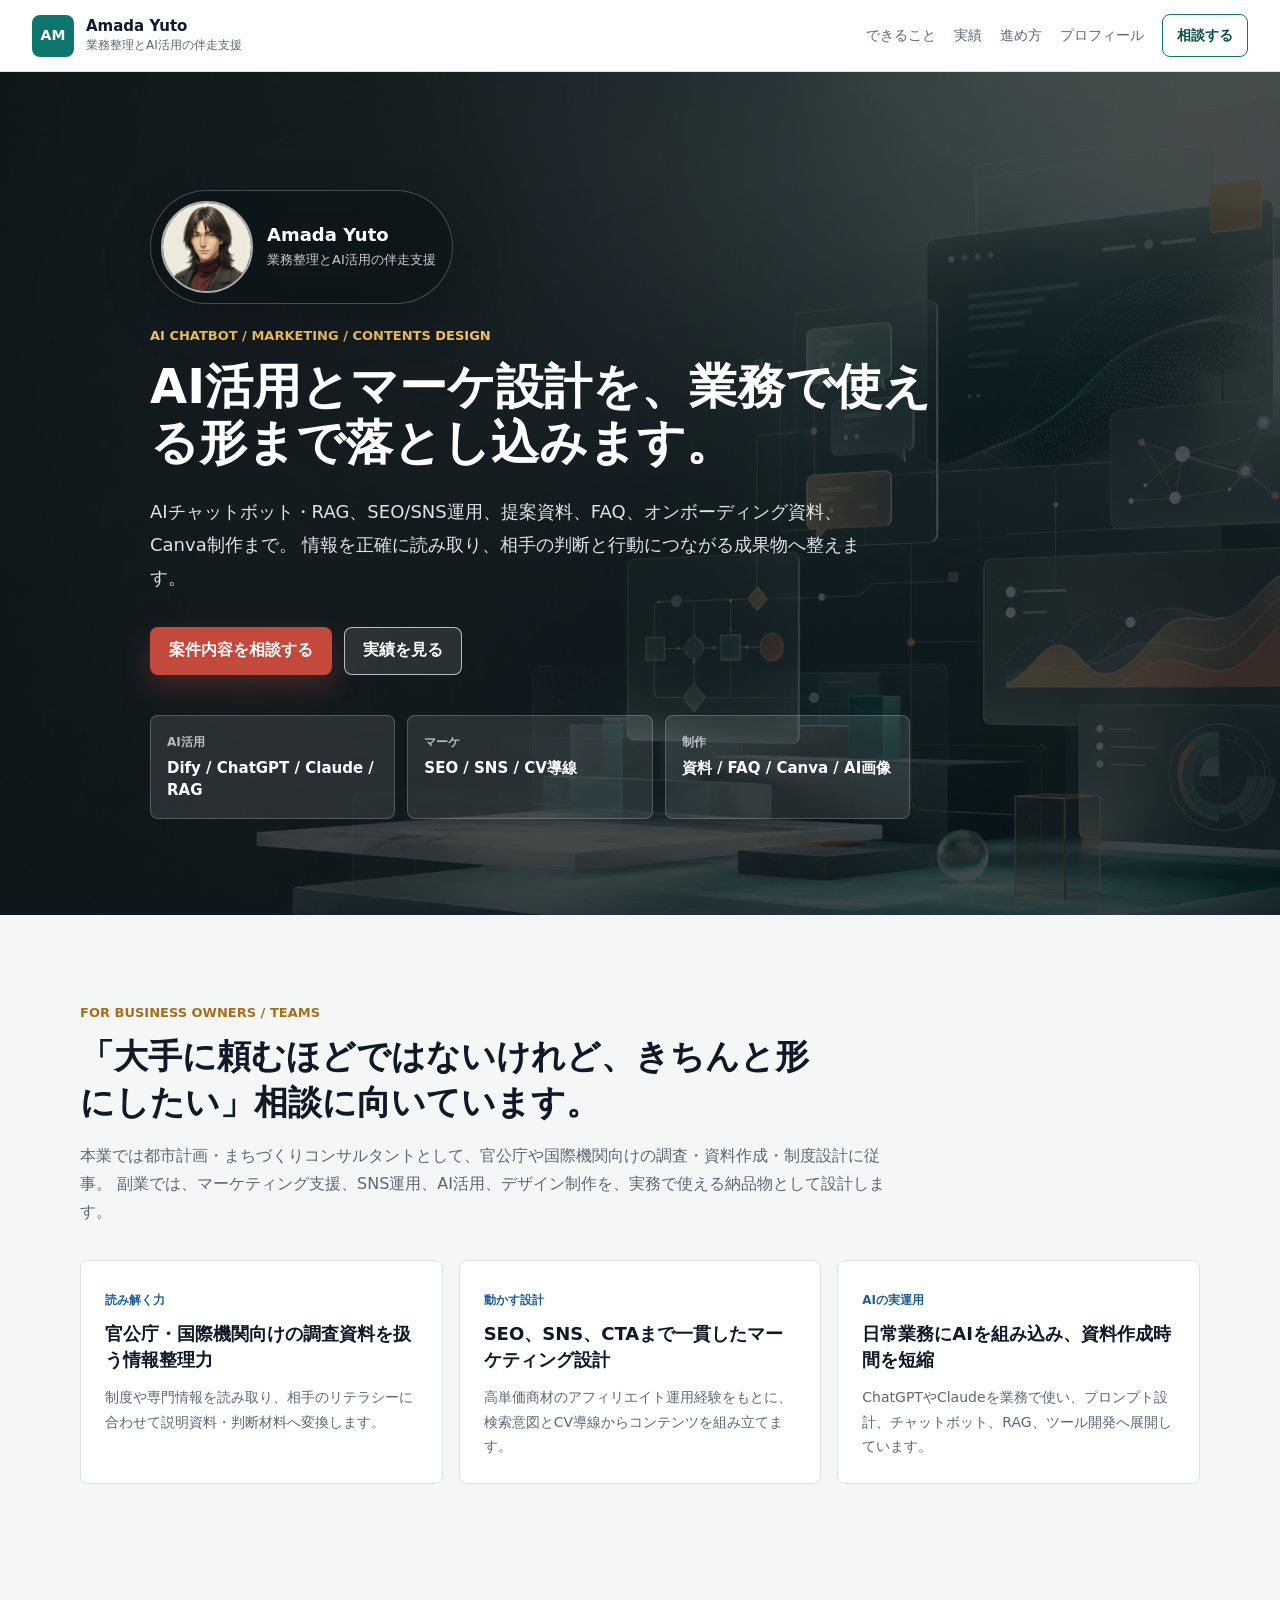
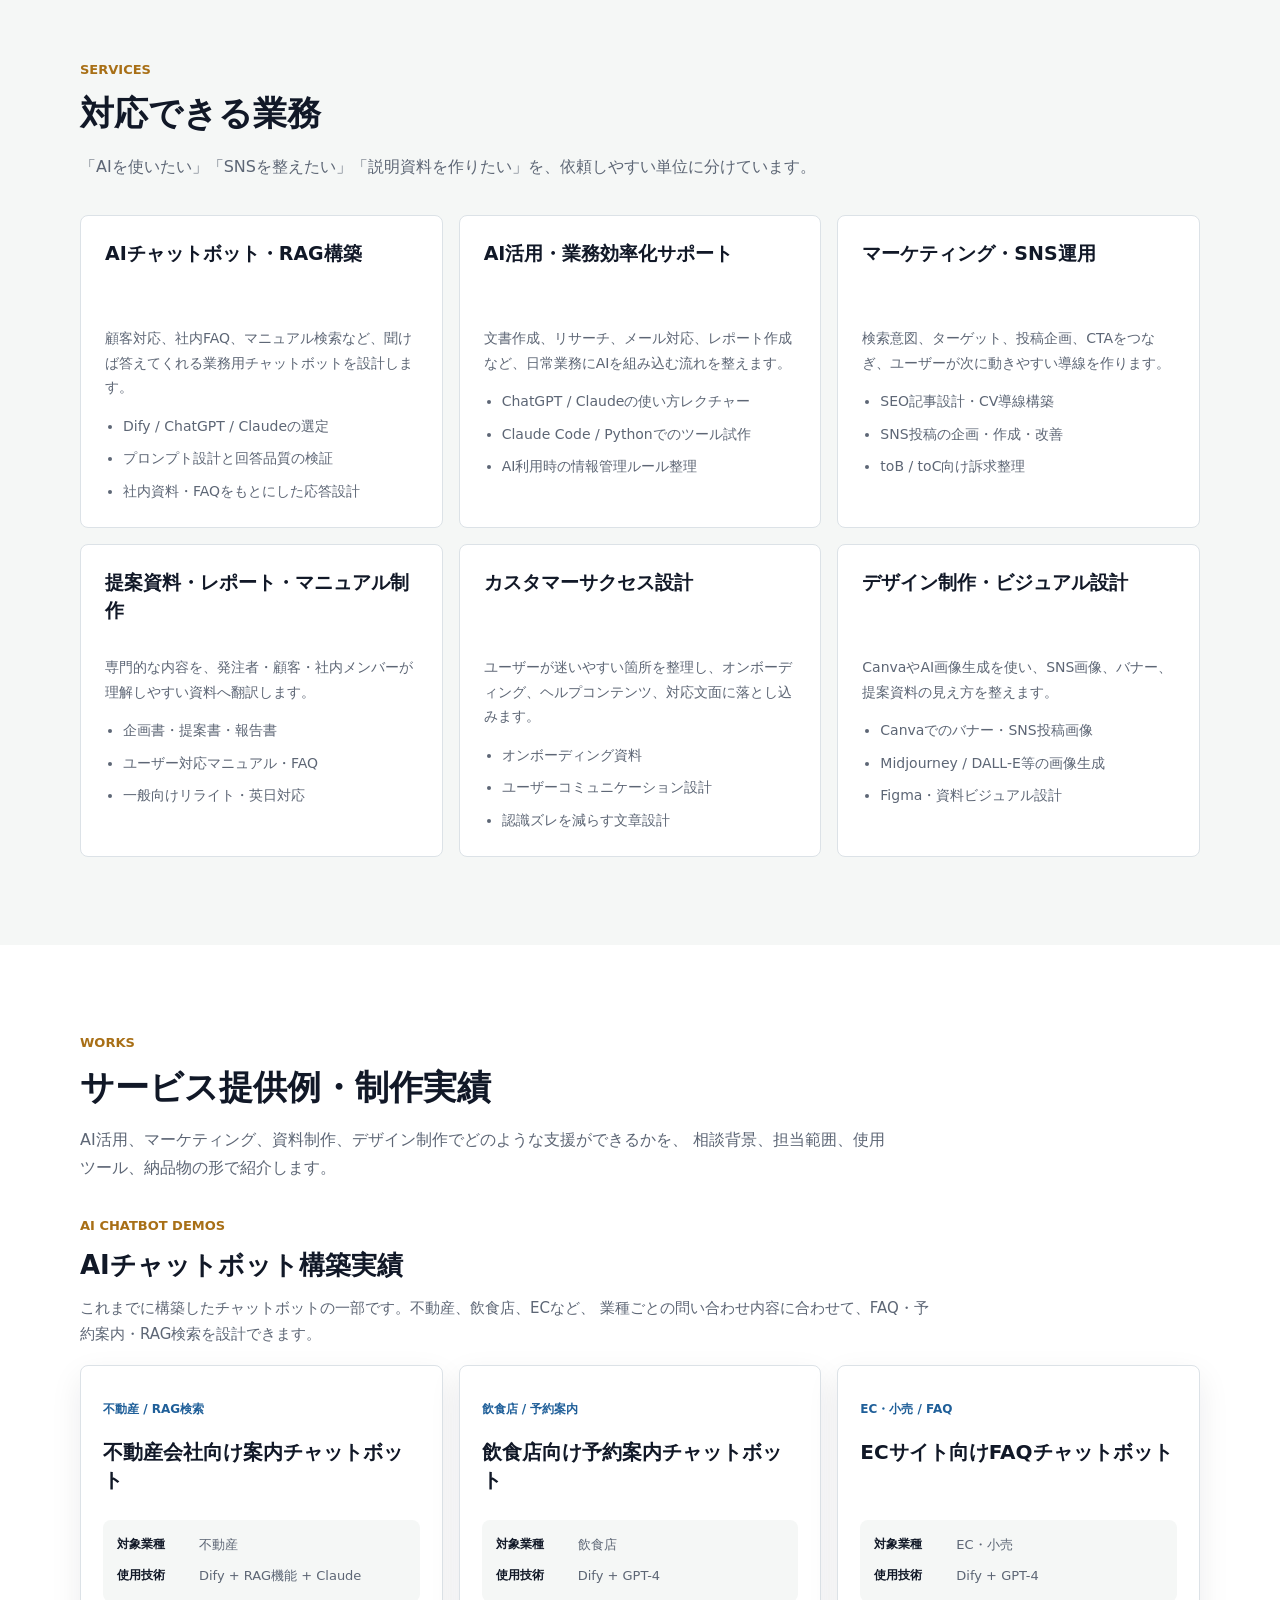
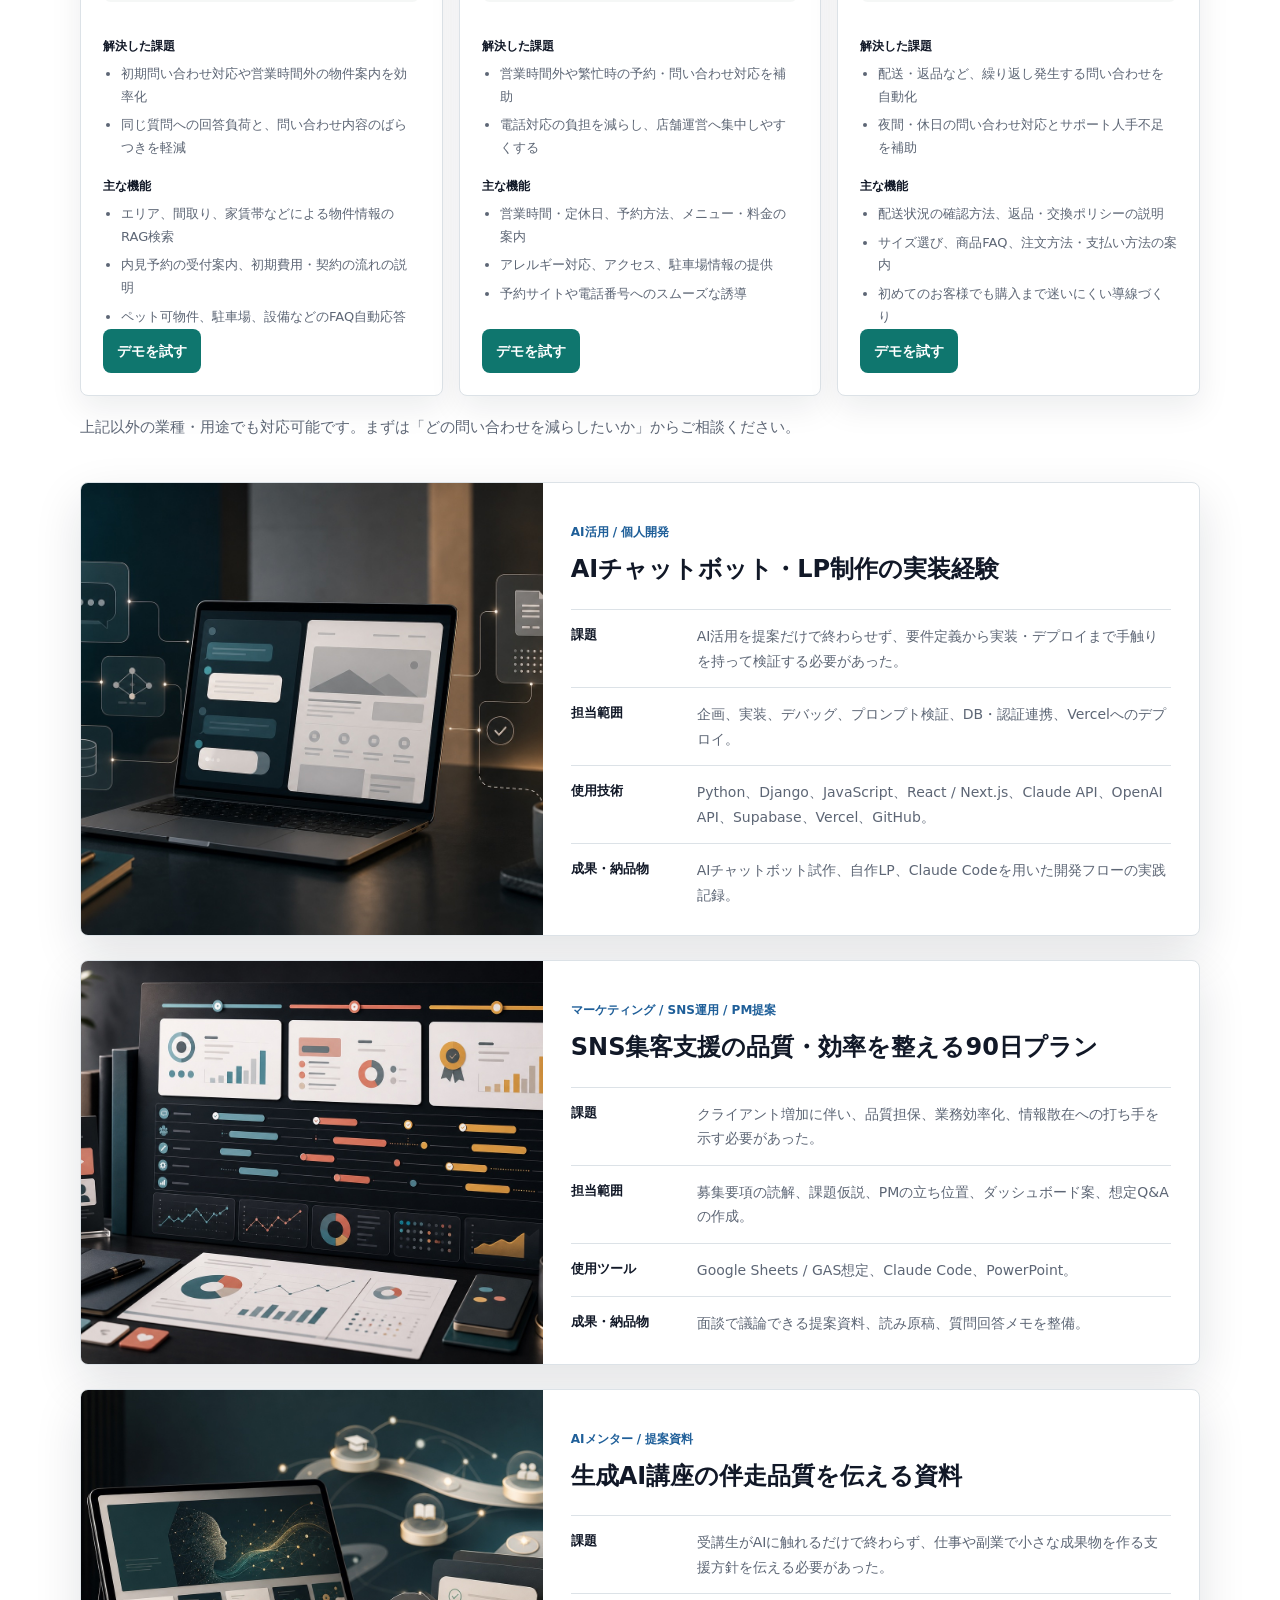
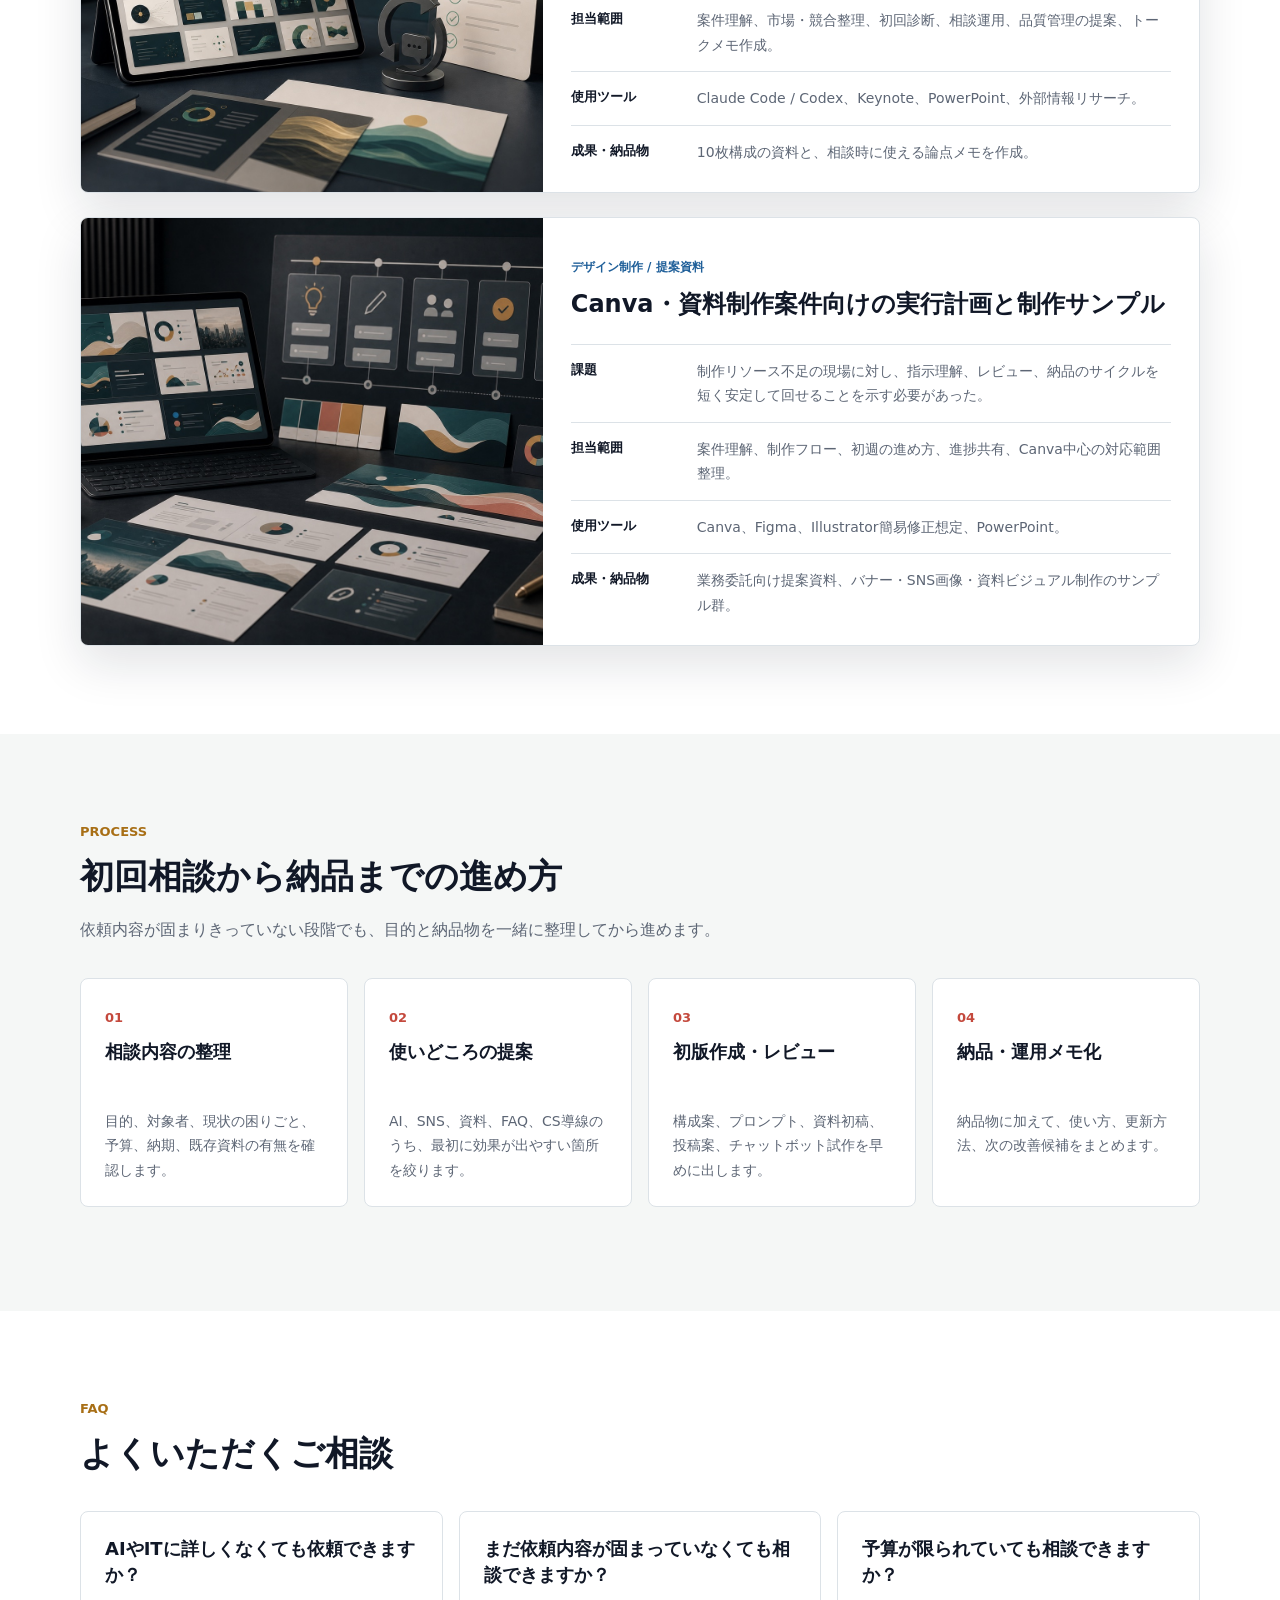
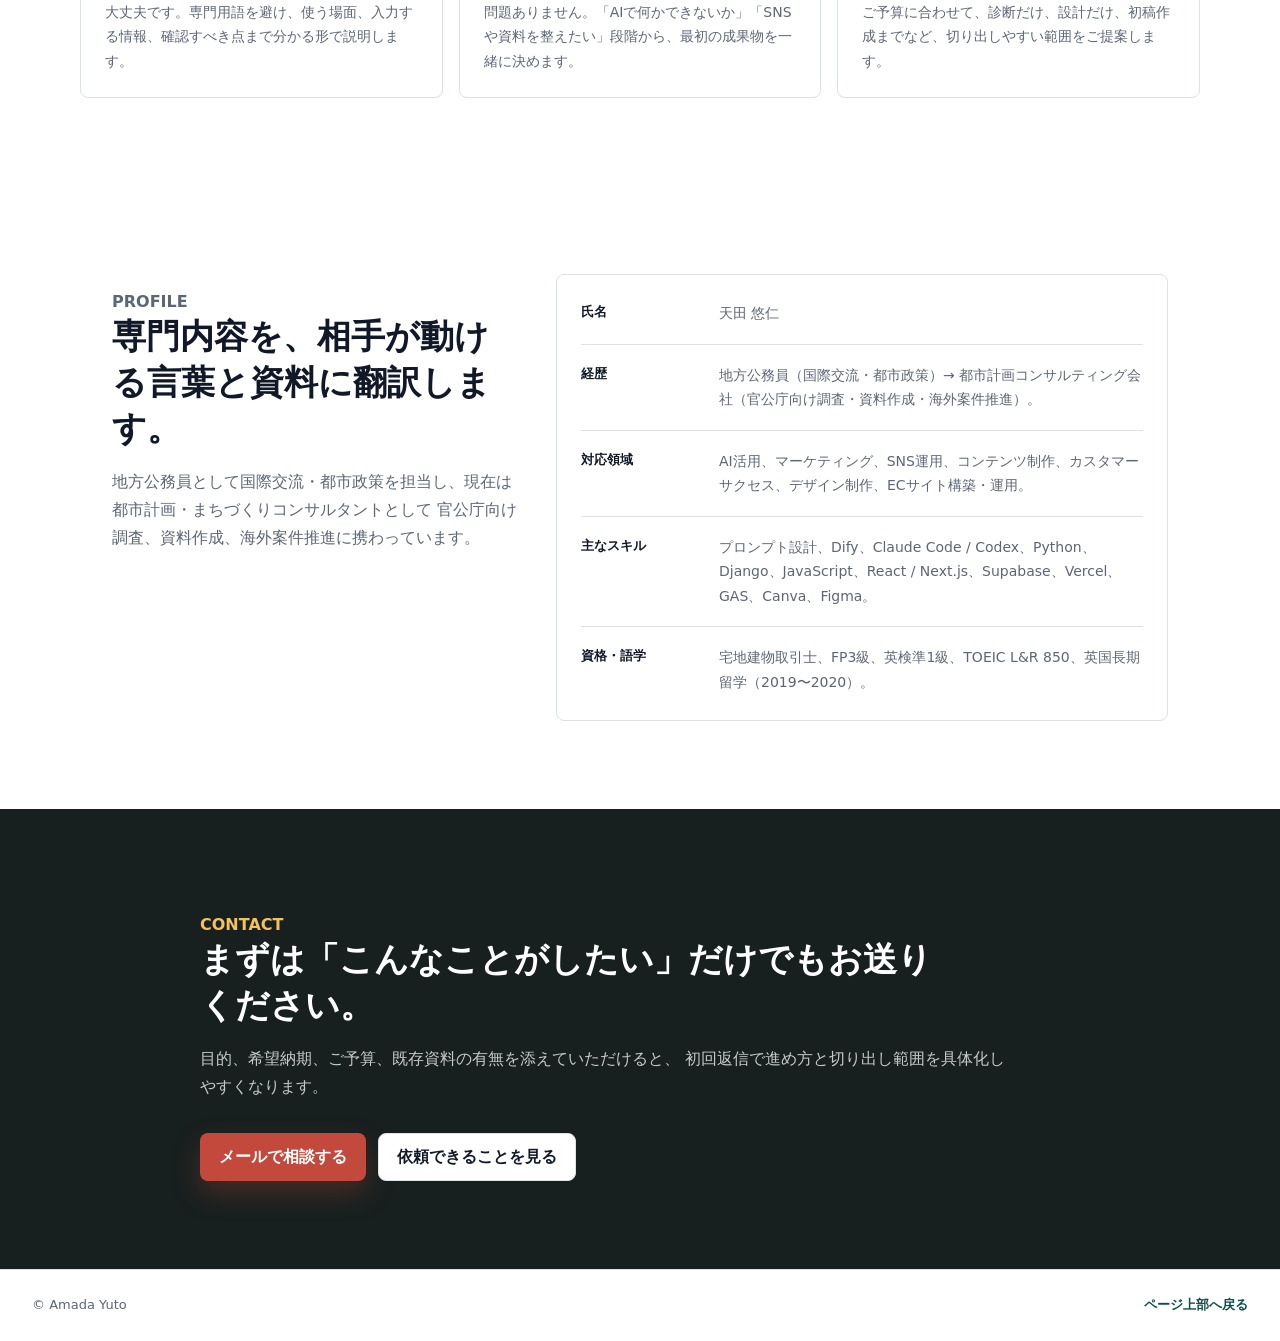
==== index.html @ 5c10d010 "Simplify Figma skill wording" ====
<!doctype html>
<html lang="ja">
  <head>
    <meta charset="utf-8">
    <meta name="viewport" content="width=device-width, initial-scale=1">
    <title>Amada Yuto | 業務整理とAI活用の伴走支援</title>
    <meta
      name="description"
      content="Amada Yutoのポートフォリオ。AIチャットボット・RAG、SEO/SNS運用、提案資料、FAQ、オンボーディング資料、Canva制作まで対応します。"
    >
    <meta name="author" content="Amada Yuto">
    <meta name="theme-color" content="#0f766e">
    <link rel="canonical" href="https://ytiantian07-web.github.io/portfolio-site/">
    <meta property="og:type" content="website">
    <meta property="og:title" content="Amada Yuto | 業務整理とAI活用の伴走支援">
    <meta property="og:url" content="https://ytiantian07-web.github.io/portfolio-site/">
    <meta property="og:image" content="https://ytiantian07-web.github.io/portfolio-site/assets/hero-openai-gpt-image-2.jpg">
    <meta
      property="og:description"
      content="AIチャットボット・RAG、SEO/SNS運用、提案資料、FAQ、オンボーディング資料、Canva制作まで対応します。"
    >
    <meta property="og:site_name" content="Amada Yuto Portfolio">
    <meta name="twitter:card" content="summary_large_image">
    <meta name="twitter:image" content="https://ytiantian07-web.github.io/portfolio-site/assets/hero-openai-gpt-image-2.jpg">
    <link
      rel="icon"
      href="data:image/svg+xml,%3Csvg xmlns='http://www.w3.org/2000/svg' viewBox='0 0 64 64'%3E%3Crect width='64' height='64' rx='12' fill='%230f766e'/%3E%3Ctext x='32' y='40' text-anchor='middle' font-family='Arial,sans-serif' font-size='24' font-weight='700' fill='white'%3EAM%3C/text%3E%3C/svg%3E"
    >
    <link rel="stylesheet" href="styles.css?v=20260530-amada-yuto">
    <script type="application/ld+json">
      {
        "@context": "https://schema.org",
        "@type": "Person",
        "name": "Amada Yuto",
        "alternateName": "天田 悠仁",
        "jobTitle": "業務整理とAI活用の伴走支援",
        "email": "mailto:ytiantian07@gmail.com",
        "knowsAbout": [
          "AIチャットボット",
          "RAG",
          "プロンプト設計",
          "マーケティング",
          "SNS運用",
          "資料作成",
          "カスタマーサクセス",
          "Canva"
        ]
      }
    </script>
  </head>
  <body>
    <header class="site-header">
      <a class="brand" href="#top" aria-label="ページ上部へ戻る">
        <span class="brand-mark">AM</span>
        <span>
          <strong>Amada Yuto</strong>
          <small>業務整理とAI活用の伴走支援</small>
        </span>
      </a>
      <nav class="site-nav" aria-label="主要ナビゲーション">
        <a href="#services">できること</a>
        <a href="#works">実績</a>
        <a href="#process">進め方</a>
        <a href="#profile">プロフィール</a>
        <a class="nav-cta" href="mailto:ytiantian07@gmail.com?subject=Portfolio%20Inquiry">相談する</a>
      </nav>
    </header>

    <main id="top">
      <section class="hero" aria-labelledby="hero-title">
        <div class="hero-shade" aria-hidden="true"></div>
        <div class="hero-inner">
          <div class="hero-profile">
            <img src="assets/profile-amada-yuto.jpg" alt="Amada Yutoのプロフィール画像" width="720" height="720">
            <div class="hero-profile-copy">
              <span class="hero-profile-name">Amada Yuto</span>
              <span class="hero-profile-role">業務整理とAI活用の伴走支援</span>
            </div>
          </div>
          <p class="eyebrow">AI chatbot / Marketing / Contents design</p>
          <h1 id="hero-title">AI活用とマーケ設計を、業務で使える形まで落とし込みます。</h1>
          <p class="hero-lead">
            AIチャットボット・RAG、SEO/SNS運用、提案資料、FAQ、オンボーディング資料、Canva制作まで。
            情報を正確に読み取り、相手の判断と行動につながる成果物へ整えます。
          </p>
          <div class="hero-actions" aria-label="主要アクション">
            <a class="button button-primary" href="mailto:ytiantian07@gmail.com?subject=Portfolio%20Inquiry">案件内容を相談する</a>
            <a class="button button-secondary" href="#works">実績を見る</a>
          </div>
          <dl class="hero-facts" aria-label="対応領域">
            <div>
              <dt>AI活用</dt>
              <dd>Dify / ChatGPT / Claude / RAG</dd>
            </div>
            <div>
              <dt>マーケ</dt>
              <dd>SEO / SNS / CV導線</dd>
            </div>
            <div>
              <dt>制作</dt>
              <dd>資料 / FAQ / Canva / AI画像</dd>
            </div>
          </dl>
        </div>
      </section>

      <section class="section intro-section" aria-labelledby="intro-title">
        <div class="section-head">
          <p class="eyebrow">For business owners / teams</p>
          <h2 id="intro-title">「大手に頼むほどではないけれど、きちんと形にしたい」相談に向いています。</h2>
          <p>
            本業では都市計画・まちづくりコンサルタントとして、官公庁や国際機関向けの調査・資料作成・制度設計に従事。
            副業では、マーケティング支援、SNS運用、AI活用、デザイン制作を、実務で使える納品物として設計します。
          </p>
        </div>
        <div class="proof-grid">
          <article>
            <span class="proof-label">読み解く力</span>
            <strong>官公庁・国際機関向けの調査資料を扱う情報整理力</strong>
            <p>制度や専門情報を読み取り、相手のリテラシーに合わせて説明資料・判断材料へ変換します。</p>
          </article>
          <article>
            <span class="proof-label">動かす設計</span>
            <strong>SEO、SNS、CTAまで一貫したマーケティング設計</strong>
            <p>高単価商材のアフィリエイト運用経験をもとに、検索意図とCV導線からコンテンツを組み立てます。</p>
          </article>
          <article>
            <span class="proof-label">AIの実運用</span>
            <strong>日常業務にAIを組み込み、資料作成時間を短縮</strong>
            <p>ChatGPTやClaudeを業務で使い、プロンプト設計、チャットボット、RAG、ツール開発へ展開しています。</p>
          </article>
        </div>
      </section>

      <section class="section alt-section" id="services" aria-labelledby="services-title">
        <div class="section-head">
          <p class="eyebrow">Services</p>
          <h2 id="services-title">対応できる業務</h2>
          <p>「AIを使いたい」「SNSを整えたい」「説明資料を作りたい」を、依頼しやすい単位に分けています。</p>
        </div>
        <div class="service-grid">
          <article class="service-card">
            <h3>AIチャットボット・RAG構築</h3>
            <p>顧客対応、社内FAQ、マニュアル検索など、聞けば答えてくれる業務用チャットボットを設計します。</p>
            <ul>
              <li>Dify / ChatGPT / Claudeの選定</li>
              <li>プロンプト設計と回答品質の検証</li>
              <li>社内資料・FAQをもとにした応答設計</li>
            </ul>
          </article>
          <article class="service-card">
            <h3>AI活用・業務効率化サポート</h3>
            <p>文書作成、リサーチ、メール対応、レポート作成など、日常業務にAIを組み込む流れを整えます。</p>
            <ul>
              <li>ChatGPT / Claudeの使い方レクチャー</li>
              <li>Claude Code / Pythonでのツール試作</li>
              <li>AI利用時の情報管理ルール整理</li>
            </ul>
          </article>
          <article class="service-card">
            <h3>マーケティング・SNS運用</h3>
            <p>検索意図、ターゲット、投稿企画、CTAをつなぎ、ユーザーが次に動きやすい導線を作ります。</p>
            <ul>
              <li>SEO記事設計・CV導線構築</li>
              <li>SNS投稿の企画・作成・改善</li>
              <li>toB / toC向け訴求整理</li>
            </ul>
          </article>
          <article class="service-card">
            <h3>提案資料・レポート・マニュアル制作</h3>
            <p>専門的な内容を、発注者・顧客・社内メンバーが理解しやすい資料へ翻訳します。</p>
            <ul>
              <li>企画書・提案書・報告書</li>
              <li>ユーザー対応マニュアル・FAQ</li>
              <li>一般向けリライト・英日対応</li>
            </ul>
          </article>
          <article class="service-card">
            <h3>カスタマーサクセス設計</h3>
            <p>ユーザーが迷いやすい箇所を整理し、オンボーディング、ヘルプコンテンツ、対応文面に落とし込みます。</p>
            <ul>
              <li>オンボーディング資料</li>
              <li>ユーザーコミュニケーション設計</li>
              <li>認識ズレを減らす文章設計</li>
            </ul>
          </article>
          <article class="service-card">
            <h3>デザイン制作・ビジュアル設計</h3>
            <p>CanvaやAI画像生成を使い、SNS画像、バナー、提案資料の見え方を整えます。</p>
            <ul>
              <li>Canvaでのバナー・SNS投稿画像</li>
              <li>Midjourney / DALL-E等の画像生成</li>
              <li>Figma・資料ビジュアル設計</li>
            </ul>
          </article>
        </div>
      </section>

      <section class="section" id="works" aria-labelledby="works-title">
        <div class="section-head">
          <p class="eyebrow">Works</p>
          <h2 id="works-title">サービス提供例・制作実績</h2>
          <p>
            AI活用、マーケティング、資料制作、デザイン制作でどのような支援ができるかを、
            相談背景、担当範囲、使用ツール、納品物の形で紹介します。
          </p>
        </div>

        <div class="chatbot-showcase" aria-labelledby="chatbot-works-title">
          <div class="chatbot-intro">
            <p class="eyebrow">AI chatbot demos</p>
            <h3 id="chatbot-works-title">AIチャットボット構築実績</h3>
            <p>
              これまでに構築したチャットボットの一部です。不動産、飲食店、ECなど、
              業種ごとの問い合わせ内容に合わせて、FAQ・予約案内・RAG検索を設計できます。
            </p>
          </div>
          <div class="chatbot-grid">
            <article class="chatbot-card">
              <p class="case-type">不動産 / RAG検索</p>
              <h4>不動産会社向け案内チャットボット</h4>
              <dl class="chatbot-meta">
                <div>
                  <dt>対象業種</dt>
                  <dd>不動産</dd>
                </div>
                <div>
                  <dt>使用技術</dt>
                  <dd>Dify + RAG機能 + Claude</dd>
                </div>
              </dl>
              <p class="chatbot-section-label">解決した課題</p>
              <ul>
                <li>初期問い合わせ対応や営業時間外の物件案内を効率化</li>
                <li>同じ質問への回答負荷と、問い合わせ内容のばらつきを軽減</li>
              </ul>
              <p class="chatbot-section-label">主な機能</p>
              <ul>
                <li>エリア、間取り、家賃帯などによる物件情報のRAG検索</li>
                <li>内見予約の受付案内、初期費用・契約の流れの説明</li>
                <li>ペット可物件、駐車場、設備などのFAQ自動応答</li>
              </ul>
              <a class="demo-link" href="https://udify.app/chat/yYyCpLnRcznLITER" target="_blank" rel="noreferrer">デモを試す</a>
            </article>

            <article class="chatbot-card">
              <p class="case-type">飲食店 / 予約案内</p>
              <h4>飲食店向け予約案内チャットボット</h4>
              <dl class="chatbot-meta">
                <div>
                  <dt>対象業種</dt>
                  <dd>飲食店</dd>
                </div>
                <div>
                  <dt>使用技術</dt>
                  <dd>Dify + GPT-4</dd>
                </div>
              </dl>
              <p class="chatbot-section-label">解決した課題</p>
              <ul>
                <li>営業時間外や繁忙時の予約・問い合わせ対応を補助</li>
                <li>電話対応の負担を減らし、店舗運営へ集中しやすくする</li>
              </ul>
              <p class="chatbot-section-label">主な機能</p>
              <ul>
                <li>営業時間・定休日、予約方法、メニュー・料金の案内</li>
                <li>アレルギー対応、アクセス、駐車場情報の提供</li>
                <li>予約サイトや電話番号へのスムーズな誘導</li>
              </ul>
              <a class="demo-link" href="https://udify.app/chat/mcltAMjZNdTeENL3" target="_blank" rel="noreferrer">デモを試す</a>
            </article>

            <article class="chatbot-card">
              <p class="case-type">EC・小売 / FAQ</p>
              <h4>ECサイト向けFAQチャットボット</h4>
              <dl class="chatbot-meta">
                <div>
                  <dt>対象業種</dt>
                  <dd>EC・小売</dd>
                </div>
                <div>
                  <dt>使用技術</dt>
                  <dd>Dify + GPT-4</dd>
                </div>
              </dl>
              <p class="chatbot-section-label">解決した課題</p>
              <ul>
                <li>配送・返品など、繰り返し発生する問い合わせを自動化</li>
                <li>夜間・休日の問い合わせ対応とサポート人手不足を補助</li>
              </ul>
              <p class="chatbot-section-label">主な機能</p>
              <ul>
                <li>配送状況の確認方法、返品・交換ポリシーの説明</li>
                <li>サイズ選び、商品FAQ、注文方法・支払い方法の案内</li>
                <li>初めてのお客様でも購入まで迷いにくい導線づくり</li>
              </ul>
              <a class="demo-link" href="https://udify.app/chat/TS0KNwZAu8Ntj6D4" target="_blank" rel="noreferrer">デモを試す</a>
            </article>
          </div>
          <p class="chatbot-cta">
            上記以外の業種・用途でも対応可能です。まずは「どの問い合わせを減らしたいか」からご相談ください。
          </p>
        </div>

        <div class="case-grid">
          <article class="case-card">
            <figure class="case-media">
              <img src="assets/case-ai-chatbot-stylish.jpg" alt="AIチャットボットとLP制作の実績イメージ" width="1536" height="1024" loading="lazy">
            </figure>
            <div class="case-body">
              <p class="case-type">AI活用 / 個人開発</p>
              <h3>AIチャットボット・LP制作の実装経験</h3>
              <dl class="case-detail">
                <div>
                  <dt>課題</dt>
                  <dd>AI活用を提案だけで終わらせず、要件定義から実装・デプロイまで手触りを持って検証する必要があった。</dd>
                </div>
                <div>
                  <dt>担当範囲</dt>
                  <dd>企画、実装、デバッグ、プロンプト検証、DB・認証連携、Vercelへのデプロイ。</dd>
                </div>
                <div>
                  <dt>使用技術</dt>
                  <dd>Python、Django、JavaScript、React / Next.js、Claude API、OpenAI API、Supabase、Vercel、GitHub。</dd>
                </div>
                <div>
                  <dt>成果・納品物</dt>
                  <dd>AIチャットボット試作、自作LP、Claude Codeを用いた開発フローの実践記録。</dd>
                </div>
              </dl>
            </div>
          </article>

          <article class="case-card">
            <figure class="case-media">
              <img src="assets/case-sns-plan-stylish.jpg" alt="匿名企業向けSNS運用・業務改善提案の実績イメージ" width="1536" height="1024" loading="lazy">
            </figure>
            <div class="case-body">
              <p class="case-type">マーケティング / SNS運用 / PM提案</p>
              <h3>SNS集客支援の品質・効率を整える90日プラン</h3>
              <dl class="case-detail">
                <div>
                  <dt>課題</dt>
                  <dd>クライアント増加に伴い、品質担保、業務効率化、情報散在への打ち手を示す必要があった。</dd>
                </div>
                <div>
                  <dt>担当範囲</dt>
                  <dd>募集要項の読解、課題仮説、PMの立ち位置、ダッシュボード案、想定Q&Aの作成。</dd>
                </div>
                <div>
                  <dt>使用ツール</dt>
                  <dd>Google Sheets / GAS想定、Claude Code、PowerPoint。</dd>
                </div>
                <div>
                  <dt>成果・納品物</dt>
                  <dd>面談で議論できる提案資料、読み原稿、質問回答メモを整備。</dd>
                </div>
              </dl>
            </div>
          </article>

          <article class="case-card">
            <figure class="case-media">
              <img src="assets/case-ai-mentor-stylish.jpg" alt="生成AI講座向け資料制作の実績イメージ" width="1536" height="1024" loading="lazy">
            </figure>
            <div class="case-body">
              <p class="case-type">AIメンター / 提案資料</p>
              <h3>生成AI講座の伴走品質を伝える資料</h3>
              <dl class="case-detail">
                <div>
                  <dt>課題</dt>
                  <dd>受講生がAIに触れるだけで終わらず、仕事や副業で小さな成果物を作る支援方針を伝える必要があった。</dd>
                </div>
                <div>
                  <dt>担当範囲</dt>
                  <dd>案件理解、市場・競合整理、初回診断、相談運用、品質管理の提案、トークメモ作成。</dd>
                </div>
                <div>
                  <dt>使用ツール</dt>
                  <dd>Claude Code / Codex、Keynote、PowerPoint、外部情報リサーチ。</dd>
                </div>
                <div>
                  <dt>成果・納品物</dt>
                  <dd>10枚構成の資料と、相談時に使える論点メモを作成。</dd>
                </div>
              </dl>
            </div>
          </article>

          <article class="case-card">
            <figure class="case-media">
              <img src="assets/case-design-stylish.jpg" alt="Canvaと資料制作の実績イメージ" width="1536" height="1024" loading="lazy">
            </figure>
            <div class="case-body">
              <p class="case-type">デザイン制作 / 提案資料</p>
              <h3>Canva・資料制作案件向けの実行計画と制作サンプル</h3>
              <dl class="case-detail">
                <div>
                  <dt>課題</dt>
                  <dd>制作リソース不足の現場に対し、指示理解、レビュー、納品のサイクルを短く安定して回せることを示す必要があった。</dd>
                </div>
                <div>
                  <dt>担当範囲</dt>
                  <dd>案件理解、制作フロー、初週の進め方、進捗共有、Canva中心の対応範囲整理。</dd>
                </div>
                <div>
                  <dt>使用ツール</dt>
                  <dd>Canva、Figma、Illustrator簡易修正想定、PowerPoint。</dd>
                </div>
                <div>
                  <dt>成果・納品物</dt>
                  <dd>業務委託向け提案資料、バナー・SNS画像・資料ビジュアル制作のサンプル群。</dd>
                </div>
              </dl>
            </div>
          </article>
        </div>
      </section>

      <section class="section alt-section" id="process" aria-labelledby="process-title">
        <div class="section-head">
          <p class="eyebrow">Process</p>
          <h2 id="process-title">初回相談から納品までの進め方</h2>
          <p>依頼内容が固まりきっていない段階でも、目的と納品物を一緒に整理してから進めます。</p>
        </div>
        <ol class="process-list">
          <li>
            <span>01</span>
            <h3>相談内容の整理</h3>
            <p>目的、対象者、現状の困りごと、予算、納期、既存資料の有無を確認します。</p>
          </li>
          <li>
            <span>02</span>
            <h3>使いどころの提案</h3>
            <p>AI、SNS、資料、FAQ、CS導線のうち、最初に効果が出やすい箇所を絞ります。</p>
          </li>
          <li>
            <span>03</span>
            <h3>初版作成・レビュー</h3>
            <p>構成案、プロンプト、資料初稿、投稿案、チャットボット試作を早めに出します。</p>
          </li>
          <li>
            <span>04</span>
            <h3>納品・運用メモ化</h3>
            <p>納品物に加えて、使い方、更新方法、次の改善候補をまとめます。</p>
          </li>
        </ol>
      </section>

      <section class="section faq-section" aria-labelledby="faq-title">
        <div class="section-head">
          <p class="eyebrow">FAQ</p>
          <h2 id="faq-title">よくいただくご相談</h2>
        </div>
        <div class="faq-list">
          <article>
            <h3>AIやITに詳しくなくても依頼できますか？</h3>
            <p>大丈夫です。専門用語を避け、使う場面、入力する情報、確認すべき点まで分かる形で説明します。</p>
          </article>
          <article>
            <h3>まだ依頼内容が固まっていなくても相談できますか？</h3>
            <p>問題ありません。「AIで何かできないか」「SNSや資料を整えたい」段階から、最初の成果物を一緒に決めます。</p>
          </article>
          <article>
            <h3>予算が限られていても相談できますか？</h3>
            <p>ご予算に合わせて、診断だけ、設計だけ、初稿作成までなど、切り出しやすい範囲をご提案します。</p>
          </article>
        </div>
      </section>

      <section class="section profile-section" id="profile" aria-labelledby="profile-title">
        <div class="profile-copy">
          <p class="eyebrow">Profile</p>
          <h2 id="profile-title">専門内容を、相手が動ける言葉と資料に翻訳します。</h2>
          <p>
            地方公務員として国際交流・都市政策を担当し、現在は都市計画・まちづくりコンサルタントとして
            官公庁向け調査、資料作成、海外案件推進に携わっています。
          </p>
        </div>
        <div class="profile-table" aria-label="プロフィール詳細">
          <dl>
            <div>
              <dt>氏名</dt>
              <dd>天田 悠仁</dd>
            </div>
            <div>
              <dt>経歴</dt>
              <dd>地方公務員（国際交流・都市政策）→ 都市計画コンサルティング会社（官公庁向け調査・資料作成・海外案件推進）。</dd>
            </div>
            <div>
              <dt>対応領域</dt>
              <dd>AI活用、マーケティング、SNS運用、コンテンツ制作、カスタマーサクセス、デザイン制作、ECサイト構築・運用。</dd>
            </div>
            <div>
              <dt>主なスキル</dt>
              <dd>プロンプト設計、Dify、Claude Code / Codex、Python、Django、JavaScript、React / Next.js、Supabase、Vercel、GAS、Canva、Figma。</dd>
            </div>
            <div>
              <dt>資格・語学</dt>
              <dd>宅地建物取引士、FP3級、英検準1級、TOEIC L&amp;R 850、英国長期留学（2019〜2020）。</dd>
            </div>
          </dl>
        </div>
      </section>

      <section class="contact-section" id="contact" aria-labelledby="contact-title">
        <div class="contact-inner">
          <p class="eyebrow">Contact</p>
          <h2 id="contact-title">まずは「こんなことがしたい」だけでもお送りください。</h2>
          <p>
            目的、希望納期、ご予算、既存資料の有無を添えていただけると、
            初回返信で進め方と切り出し範囲を具体化しやすくなります。
          </p>
          <div class="contact-actions">
            <a class="button button-primary" href="mailto:ytiantian07@gmail.com?subject=Portfolio%20Inquiry">メールで相談する</a>
            <a class="button button-secondary" href="#services">依頼できることを見る</a>
          </div>
        </div>
      </section>
    </main>

    <footer class="site-footer">
      <p>© Amada Yuto</p>
      <a href="#top">ページ上部へ戻る</a>
    </footer>
    <script>
      const contactMailSubject = "ポートフォリオからの相談";
      const contactMailBody = [
        "Amada Yutoさん",
        "",
        "以下の内容で相談したいです。",
        "",
        "【相談内容】",
        "【希望納期】",
        "【ご予算の目安】",
        "【参考URL・資料】",
        "【その他】",
      ].join("\n");
      const contactMailHref =
        "mailto:ytiantian07@gmail.com?subject=" +
        encodeURIComponent(contactMailSubject) +
        "&body=" +
        encodeURIComponent(contactMailBody);
      document.querySelectorAll('a[href^="mailto:"]').forEach((link) => {
        link.setAttribute("href", contactMailHref);
        link.addEventListener("click", (event) => {
          event.preventDefault();
          window.location.href = contactMailHref;
        });
      });
    </script>
  </body>
</html>
---- styles.css ----
:root {
  --paper: #ffffff;
  --soft: #f5f7f6;
  --ink: #111827;
  --muted: #5d6675;
  --line: #dce2e7;
  --teal: #0f766e;
  --teal-dark: #0a4f49;
  --coral: #c4493d;
  --gold: #a86f16;
  --blue: #1f5f99;
  --shadow: 0 18px 48px rgba(17, 24, 39, 0.12);
}

* {
  box-sizing: border-box;
  letter-spacing: 0;
}

html {
  scroll-behavior: smooth;
}

body {
  margin: 0;
  background: var(--paper);
  color: var(--ink);
  font-family:
    "Hiragino Sans", "Hiragino Kaku Gothic ProN", "Yu Gothic", Meiryo,
    system-ui, -apple-system, BlinkMacSystemFont, sans-serif;
  line-height: 1.75;
  overflow-wrap: anywhere;
}

img {
  display: block;
  width: 100%;
  height: auto;
}

a {
  color: inherit;
  text-decoration: none;
}

.site-header {
  position: sticky;
  top: 0;
  z-index: 20;
  display: flex;
  align-items: center;
  justify-content: space-between;
  gap: 24px;
  min-height: 72px;
  padding: 14px 32px;
  border-bottom: 1px solid rgba(220, 226, 231, 0.88);
  background: rgba(255, 255, 255, 0.94);
  backdrop-filter: blur(14px);
}

.brand {
  display: inline-flex;
  align-items: center;
  gap: 12px;
  min-width: 220px;
}

.brand-mark {
  display: grid;
  place-items: center;
  width: 42px;
  height: 42px;
  border-radius: 8px;
  background: var(--teal);
  color: #ffffff;
  font-size: 14px;
  font-weight: 700;
}

.brand strong,
.brand small {
  display: block;
}

.brand strong {
  font-size: 15px;
  line-height: 1.3;
}

.brand small {
  color: var(--muted);
  font-size: 12px;
  line-height: 1.4;
}

.site-nav {
  display: flex;
  align-items: center;
  justify-content: flex-end;
  gap: 18px;
  color: var(--muted);
  font-size: 14px;
  white-space: nowrap;
}

.site-nav a {
  transition: color 160ms ease, border-color 160ms ease, background 160ms ease;
}

.site-nav a:hover {
  color: var(--teal-dark);
}

.nav-cta {
  padding: 8px 14px;
  border: 1px solid var(--teal);
  border-radius: 8px;
  color: var(--teal-dark);
  font-weight: 700;
}

.nav-cta:hover {
  background: #edf8f6;
}

.hero {
  position: relative;
  display: grid;
  align-items: center;
  min-height: 76svh;
  padding: 118px 32px 96px;
  background-color: #17201f;
  background-image: url("assets/hero-openai-gpt-image-2.jpg");
  background-position: center;
  background-size: cover;
  color: #ffffff;
  isolation: isolate;
}

.hero-shade {
  position: absolute;
  inset: 0;
  z-index: -1;
  background: rgba(8, 16, 18, 0.72);
}

.hero-inner {
  width: min(100%, 980px);
  margin: 0 auto;
}

.hero-profile {
  display: inline-flex;
  align-items: center;
  max-width: 100%;
  gap: 14px;
  margin-bottom: 22px;
  padding: 10px 16px 10px 10px;
  border: 1px solid rgba(255, 255, 255, 0.24);
  border-radius: 999px;
  background: rgba(8, 16, 18, 0.5);
  box-shadow: 0 18px 48px rgba(0, 0, 0, 0.22);
  backdrop-filter: blur(14px);
}

.hero-profile img {
  width: 92px;
  height: 92px;
  flex: 0 0 auto;
  border: 2px solid rgba(255, 255, 255, 0.64);
  border-radius: 50%;
  object-fit: cover;
  object-position: center 28%;
}

.hero-profile-copy {
  min-width: 0;
}

.hero-profile-name,
.hero-profile-role {
  display: block;
}

.hero-profile-name {
  font-size: 18px;
  font-weight: 800;
  line-height: 1.2;
}

.hero-profile-role {
  margin-top: 4px;
  color: rgba(255, 255, 255, 0.78);
  font-size: 13px;
  line-height: 1.5;
}

.eyebrow {
  margin: 0 0 12px;
  color: var(--gold);
  font-size: 13px;
  font-weight: 700;
  line-height: 1.5;
  text-transform: uppercase;
}

.hero .eyebrow {
  color: #f4c15d;
}

.hero h1 {
  max-width: 800px;
  margin: 0;
  font-size: 48px;
  font-weight: 800;
  line-height: 1.18;
}

.hero-lead {
  max-width: 720px;
  margin: 24px 0 0;
  color: rgba(255, 255, 255, 0.88);
  font-size: 18px;
  line-height: 1.85;
}

.hero-actions,
.contact-actions {
  display: flex;
  flex-wrap: wrap;
  gap: 12px;
  margin-top: 32px;
}

.button {
  display: inline-flex;
  align-items: center;
  justify-content: center;
  min-height: 48px;
  padding: 12px 18px;
  border: 1px solid transparent;
  border-radius: 8px;
  font-weight: 700;
  line-height: 1.3;
  transition: transform 160ms ease, box-shadow 160ms ease, background 160ms ease;
}

.button:hover {
  transform: translateY(-1px);
}

.button-primary {
  background: var(--coral);
  color: #ffffff;
  box-shadow: 0 12px 28px rgba(196, 73, 61, 0.28);
}

.button-primary:hover {
  background: #aa392f;
}

.button-secondary {
  border-color: rgba(255, 255, 255, 0.68);
  background: rgba(255, 255, 255, 0.1);
  color: #ffffff;
}

.alt-section .button-secondary,
.contact-section .button-secondary,
.section .button-secondary {
  border-color: var(--line);
  background: var(--paper);
  color: var(--ink);
}

.hero-facts {
  display: grid;
  grid-template-columns: repeat(3, minmax(0, 1fr));
  gap: 12px;
  max-width: 760px;
  margin: 40px 0 0;
}

.hero-facts div {
  min-height: 82px;
  padding: 16px;
  border: 1px solid rgba(255, 255, 255, 0.2);
  border-radius: 8px;
  background: rgba(255, 255, 255, 0.1);
}

.hero-facts dt {
  color: rgba(255, 255, 255, 0.68);
  font-size: 12px;
  font-weight: 700;
}

.hero-facts dd {
  margin: 4px 0 0;
  font-size: 15px;
  font-weight: 700;
  line-height: 1.5;
}

.section {
  padding: 88px 32px;
}

.alt-section,
.intro-section {
  background: var(--soft);
}

.section-head,
.contact-inner,
.profile-section,
.proof-grid,
.service-grid,
.chatbot-showcase,
.case-grid,
.process-list,
.faq-list {
  width: min(100%, 1120px);
  margin-right: auto;
  margin-left: auto;
}

.section-head {
  margin-bottom: 34px;
}

.section-head h2,
.profile-copy h2,
.contact-inner h2 {
  max-width: 760px;
  margin: 0;
  font-size: 34px;
  line-height: 1.35;
}

.section-head p:not(.eyebrow),
.profile-copy p,
.contact-inner p {
  max-width: 820px;
  margin: 16px 0 0;
  color: var(--muted);
  font-size: 16px;
}

.proof-grid,
.service-grid {
  display: grid;
  grid-template-columns: repeat(3, minmax(0, 1fr));
  gap: 16px;
}

.proof-grid article,
.service-card,
.case-card,
.process-list li,
.profile-table,
.faq-list article {
  border: 1px solid var(--line);
  border-radius: 8px;
  background: var(--paper);
}

.proof-grid article,
.service-card {
  padding: 24px;
}

.proof-label,
.case-type {
  color: var(--blue);
  font-size: 12px;
  font-weight: 800;
  line-height: 1.5;
}

.proof-grid strong {
  display: block;
  margin-top: 8px;
  font-size: 18px;
  line-height: 1.45;
}

.proof-grid p,
.service-card p,
.service-card li,
.case-detail dd,
.process-list p,
.profile-table dd {
  color: var(--muted);
}

.proof-grid p {
  margin: 12px 0 0;
  font-size: 14px;
}

.service-card h3 {
  min-height: 72px;
  margin: 0;
  font-size: 19px;
  line-height: 1.45;
}

.service-card p {
  margin: 14px 0;
  font-size: 14px;
}

.service-card ul {
  display: grid;
  gap: 8px;
  margin: 0;
  padding-left: 18px;
  font-size: 14px;
}

.chatbot-showcase {
  margin-bottom: 42px;
}

.chatbot-intro {
  max-width: 860px;
  margin-bottom: 18px;
}

.chatbot-intro h3 {
  margin: 0;
  font-size: 26px;
  line-height: 1.35;
}

.chatbot-intro p:not(.eyebrow),
.chatbot-cta {
  margin: 12px 0 0;
  color: var(--muted);
  font-size: 15px;
}

.chatbot-grid {
  display: grid;
  grid-template-columns: repeat(3, minmax(0, 1fr));
  gap: 16px;
}

.chatbot-card {
  display: flex;
  flex-direction: column;
  padding: 22px;
  border: 1px solid var(--line);
  border-radius: 8px;
  background: var(--paper);
  box-shadow: 0 12px 32px rgba(17, 24, 39, 0.08);
}

.chatbot-card h4 {
  min-height: 66px;
  margin: 8px 0 16px;
  font-size: 20px;
  line-height: 1.4;
}

.chatbot-meta {
  display: grid;
  gap: 8px;
  margin: 0 0 18px;
  padding: 14px;
  border-radius: 8px;
  background: var(--soft);
}

.chatbot-meta div {
  display: grid;
  grid-template-columns: 72px minmax(0, 1fr);
  gap: 10px;
}

.chatbot-meta dt,
.chatbot-section-label {
  color: var(--ink);
  font-size: 12px;
  font-weight: 800;
}

.chatbot-meta dd {
  margin: 0;
  color: var(--muted);
  font-size: 13px;
}

.chatbot-section-label {
  margin: 16px 0 6px;
}

.chatbot-card ul {
  display: grid;
  gap: 6px;
  margin: 0;
  padding-left: 18px;
  color: var(--muted);
  font-size: 13px;
}

.demo-link {
  display: inline-flex;
  align-items: center;
  justify-content: center;
  width: fit-content;
  min-height: 42px;
  margin-top: auto;
  padding: 10px 14px;
  border-radius: 8px;
  background: var(--teal);
  color: #ffffff;
  font-size: 14px;
  font-weight: 800;
}

.demo-link:hover {
  background: var(--teal-dark);
}

.chatbot-cta {
  max-width: 760px;
  margin-top: 18px;
}

.case-grid {
  display: grid;
  gap: 24px;
}

.case-card {
  display: grid;
  grid-template-columns: minmax(260px, 0.95fr) minmax(0, 1.35fr);
  overflow: hidden;
  box-shadow: var(--shadow);
}

.case-media {
  min-height: 100%;
  margin: 0;
  background: #e7ecec;
}

.case-media img {
  height: 100%;
  min-height: 360px;
  object-fit: cover;
}

.case-body {
  padding: 28px;
}

.case-body h3 {
  margin: 8px 0 22px;
  font-size: 24px;
  line-height: 1.4;
}

.case-detail {
  display: grid;
  gap: 14px;
  margin: 0;
}

.case-detail div {
  display: grid;
  grid-template-columns: 112px minmax(0, 1fr);
  gap: 14px;
  padding-top: 14px;
  border-top: 1px solid var(--line);
}

.case-detail dt {
  color: var(--ink);
  font-size: 13px;
  font-weight: 800;
}

.case-detail dd {
  margin: 0;
  font-size: 14px;
}

.process-list {
  display: grid;
  grid-template-columns: repeat(4, minmax(0, 1fr));
  gap: 16px;
  padding: 0;
  list-style: none;
}

.process-list li {
  padding: 24px;
}

.process-list span {
  display: inline-block;
  color: var(--coral);
  font-size: 13px;
  font-weight: 900;
}

.process-list h3 {
  min-height: 58px;
  margin: 8px 0 12px;
  font-size: 18px;
  line-height: 1.45;
}

.process-list p {
  margin: 0;
  font-size: 14px;
}

.faq-list {
  display: grid;
  grid-template-columns: repeat(3, minmax(0, 1fr));
  gap: 16px;
}

.faq-list article {
  padding: 24px;
}

.faq-list h3 {
  margin: 0 0 12px;
  font-size: 18px;
  line-height: 1.45;
}

.faq-list p {
  margin: 0;
  color: var(--muted);
  font-size: 14px;
}

.profile-section {
  display: grid;
  grid-template-columns: minmax(0, 0.8fr) minmax(0, 1.2fr);
  gap: 36px;
  align-items: start;
}

.profile-table {
  padding: 8px 24px;
}

.profile-table dl {
  margin: 0;
}

.profile-table div {
  display: grid;
  grid-template-columns: 120px minmax(0, 1fr);
  gap: 18px;
  padding: 18px 0;
  border-bottom: 1px solid var(--line);
}

.profile-table div:last-child {
  border-bottom: 0;
}

.profile-table dt {
  font-size: 13px;
  font-weight: 800;
}

.profile-table dd {
  margin: 0;
  font-size: 14px;
}

.contact-section {
  padding: 88px 32px;
  background: #17201f;
  color: #ffffff;
}

.contact-inner {
  max-width: 880px;
}

.contact-inner p {
  color: rgba(255, 255, 255, 0.76);
}

.contact-section .eyebrow {
  color: #f4c15d;
}

.site-footer {
  display: flex;
  justify-content: space-between;
  gap: 16px;
  padding: 24px 32px;
  border-top: 1px solid var(--line);
  color: var(--muted);
  font-size: 13px;
}

.site-footer p {
  margin: 0;
}

.site-footer a {
  color: var(--teal-dark);
  font-weight: 700;
}

@media (max-width: 1040px) {
  .chatbot-grid,
  .service-grid,
  .process-list,
  .faq-list {
    grid-template-columns: repeat(2, minmax(0, 1fr));
  }

  .case-card {
    grid-template-columns: 1fr;
  }

  .case-media img {
    min-height: 280px;
    max-height: 440px;
  }
}

@media (max-width: 760px) {
  .site-header {
    align-items: flex-start;
    flex-direction: column;
    gap: 12px;
    padding: 12px 18px;
  }

  .brand {
    min-width: 0;
  }

  .site-nav {
    width: 100%;
    justify-content: space-between;
    gap: 10px;
    overflow-x: auto;
    padding-bottom: 2px;
    font-size: 13px;
  }

  .nav-cta {
    padding: 7px 12px;
  }

  .hero {
    min-height: 72svh;
    padding: 72px 20px 56px;
  }

  .hero-profile {
    gap: 12px;
    margin-bottom: 18px;
    padding: 8px 12px 8px 8px;
    border-radius: 20px;
  }

  .hero-profile img {
    width: 72px;
    height: 72px;
  }

  .hero-profile-name {
    font-size: 16px;
  }

  .hero-profile-role {
    font-size: 12px;
  }

  .hero h1 {
    font-size: 34px;
    line-height: 1.24;
  }

  .hero-lead {
    font-size: 16px;
  }

  .hero-actions,
  .contact-actions {
    flex-direction: column;
  }

  .button {
    width: 100%;
  }

  .hero-facts,
  .proof-grid,
  .chatbot-grid,
  .service-grid,
  .process-list,
  .faq-list,
  .profile-section {
    grid-template-columns: 1fr;
  }

  .hero-facts div {
    min-height: 72px;
  }

  .section,
  .contact-section {
    padding: 64px 20px;
  }

  .section-head h2,
  .profile-copy h2,
  .contact-inner h2 {
    font-size: 27px;
  }

  .service-card h3,
  .chatbot-card h4,
  .process-list h3 {
    min-height: 0;
  }

  .case-body {
    padding: 22px;
  }

  .case-body h3 {
    font-size: 21px;
  }

  .case-detail div,
  .profile-table div {
    grid-template-columns: 1fr;
    gap: 6px;
  }

  .site-footer {
    flex-direction: column;
    padding: 22px 20px;
  }
}
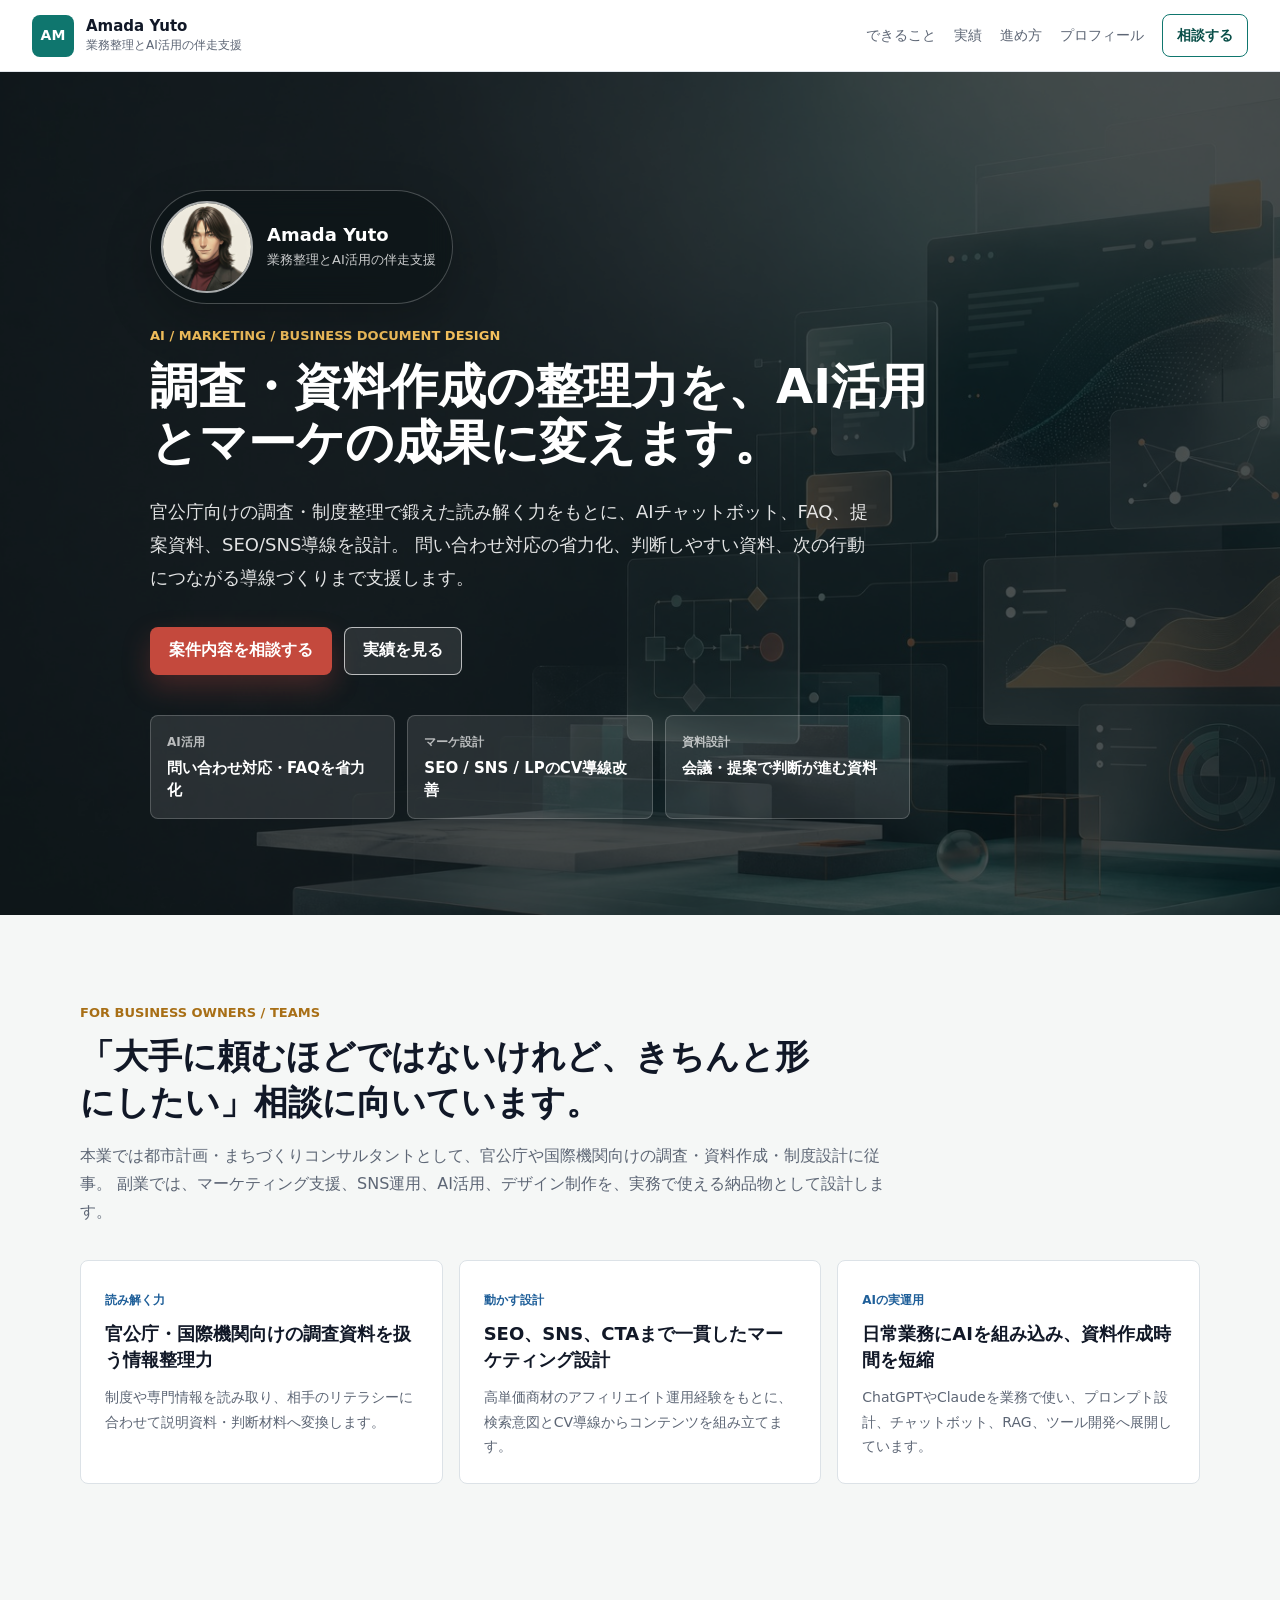
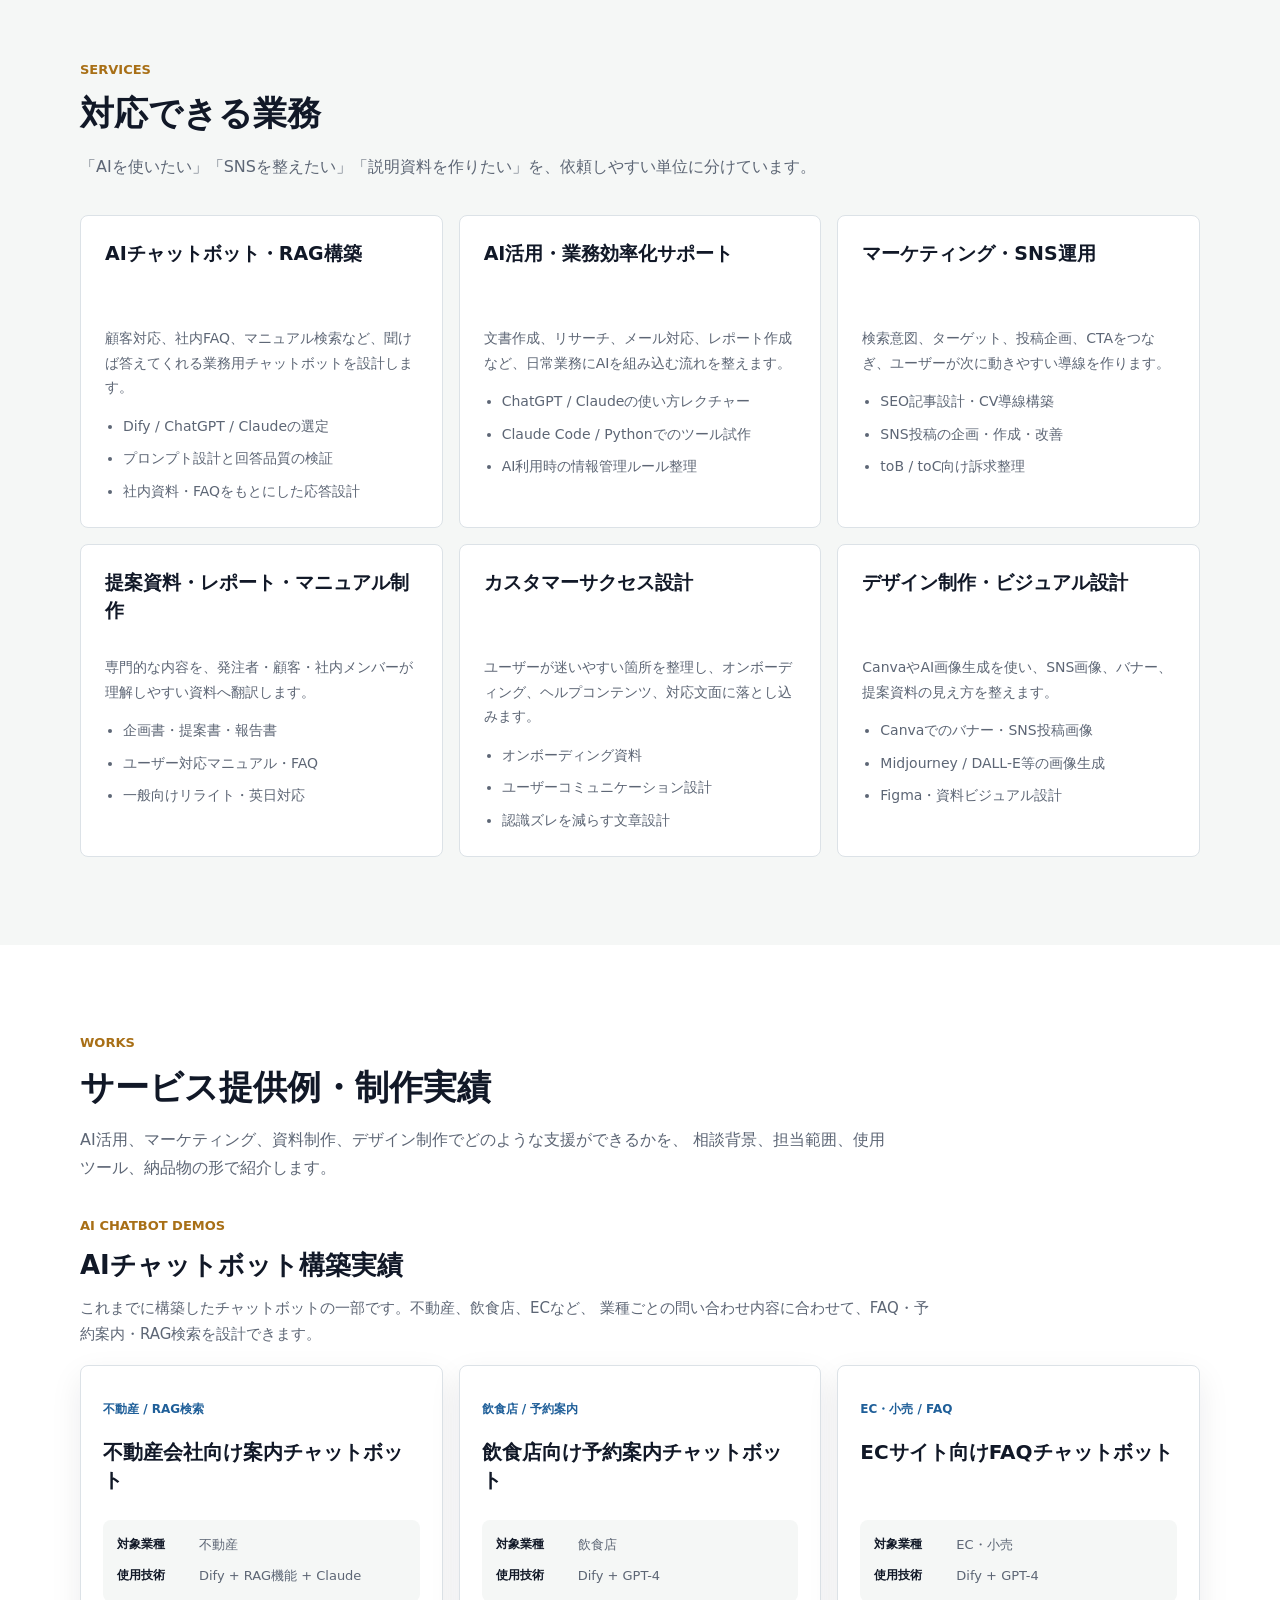
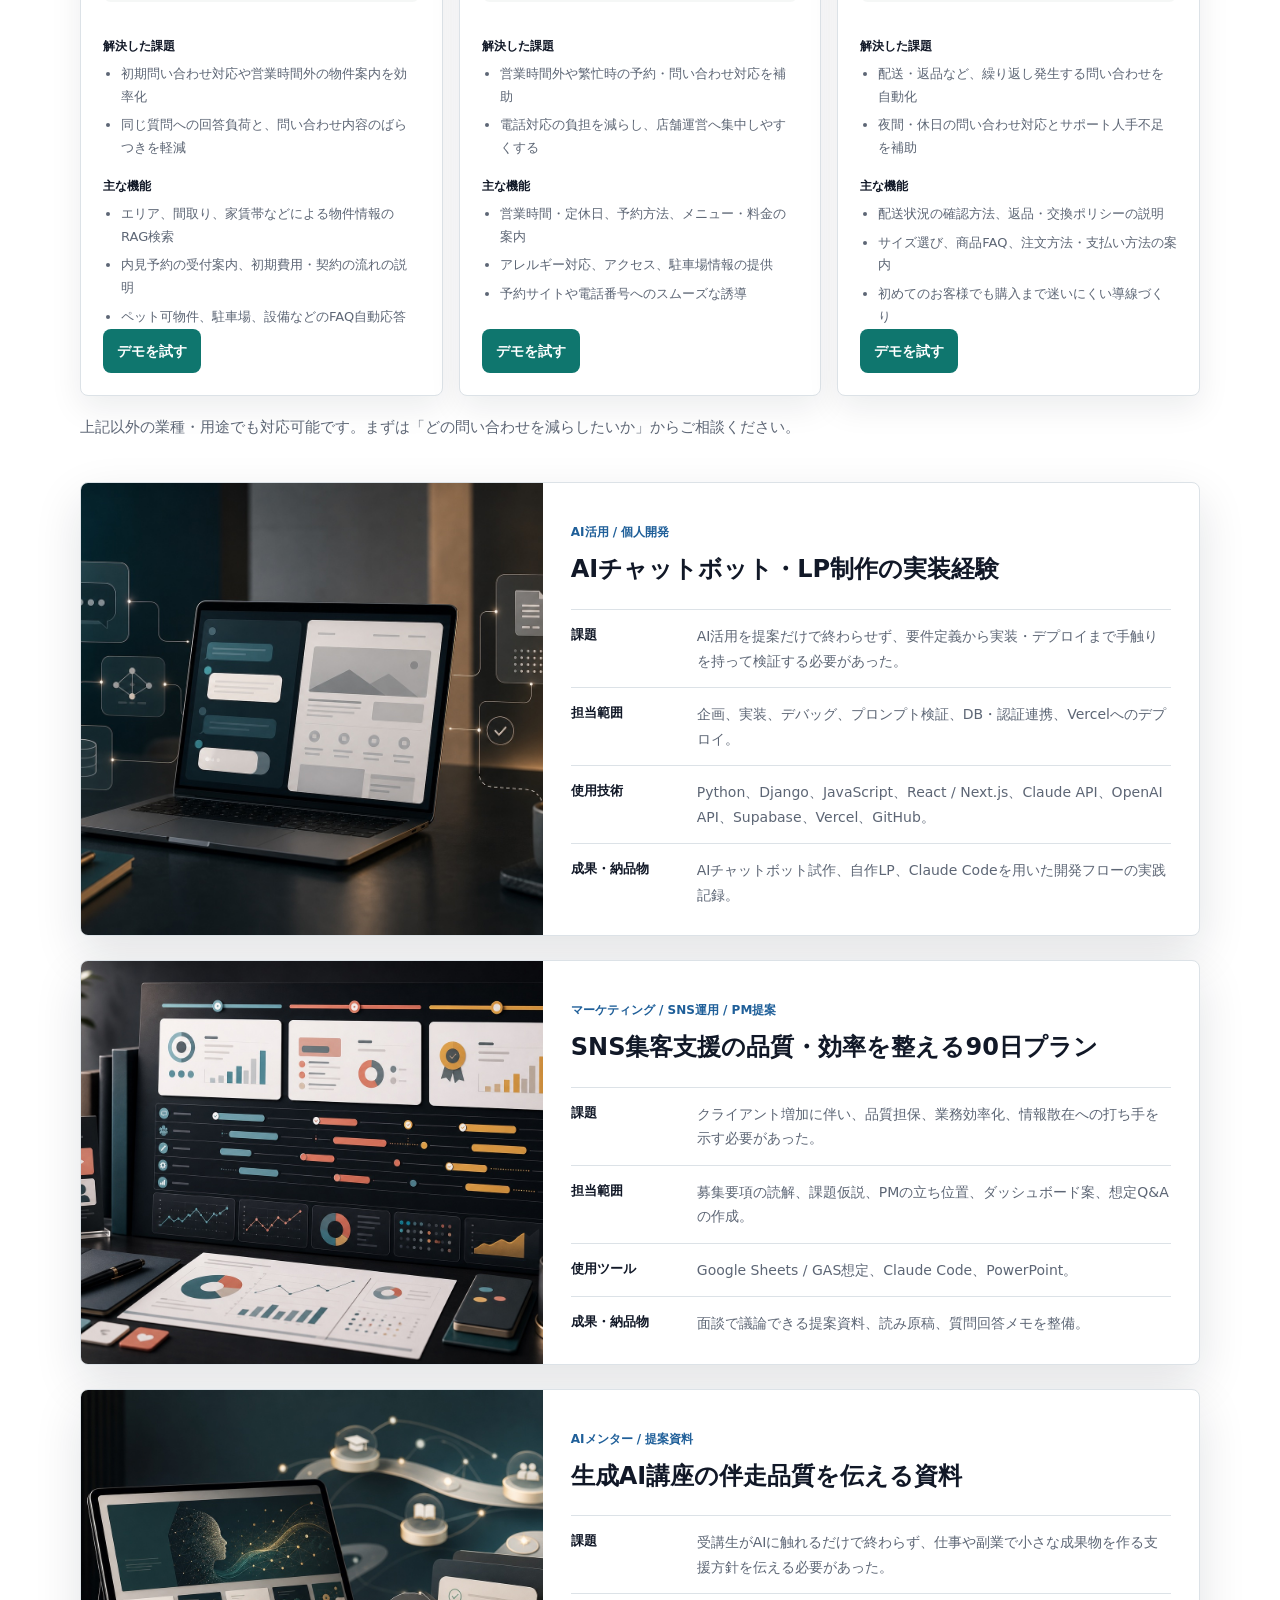
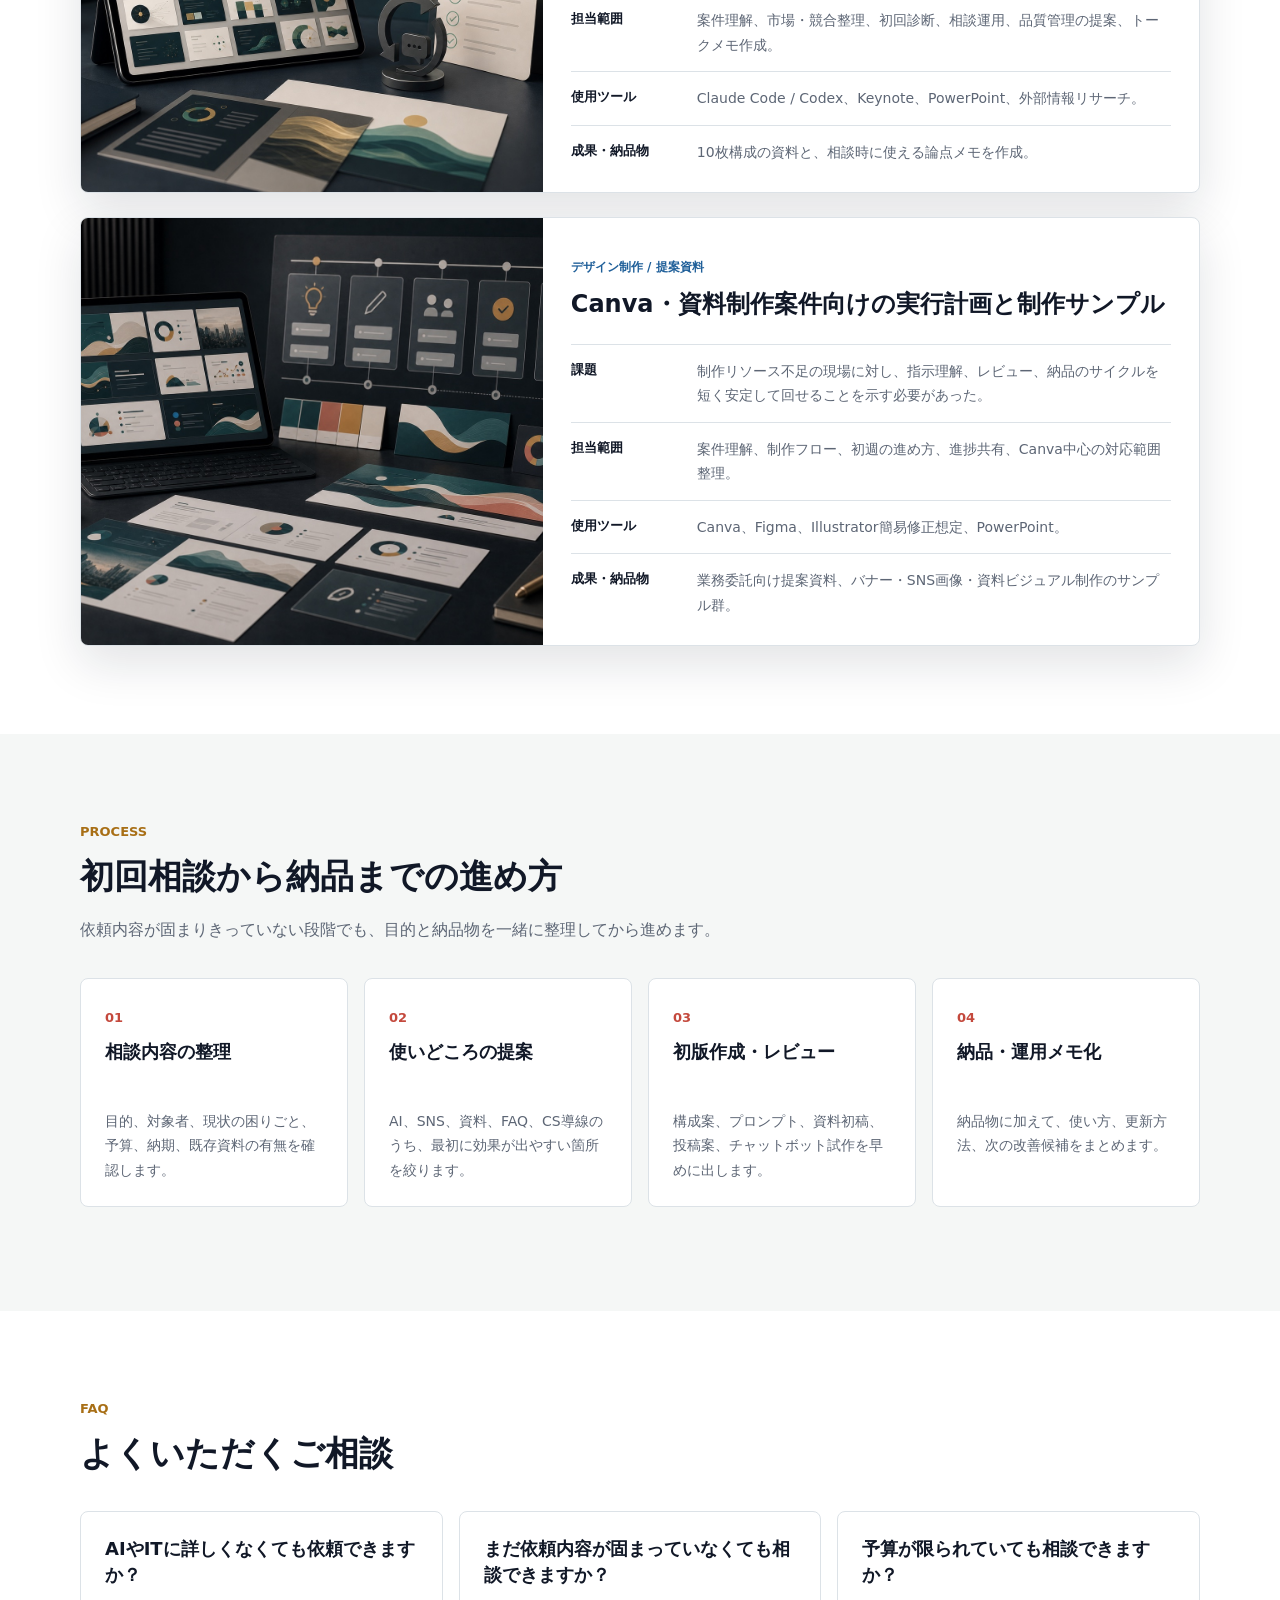
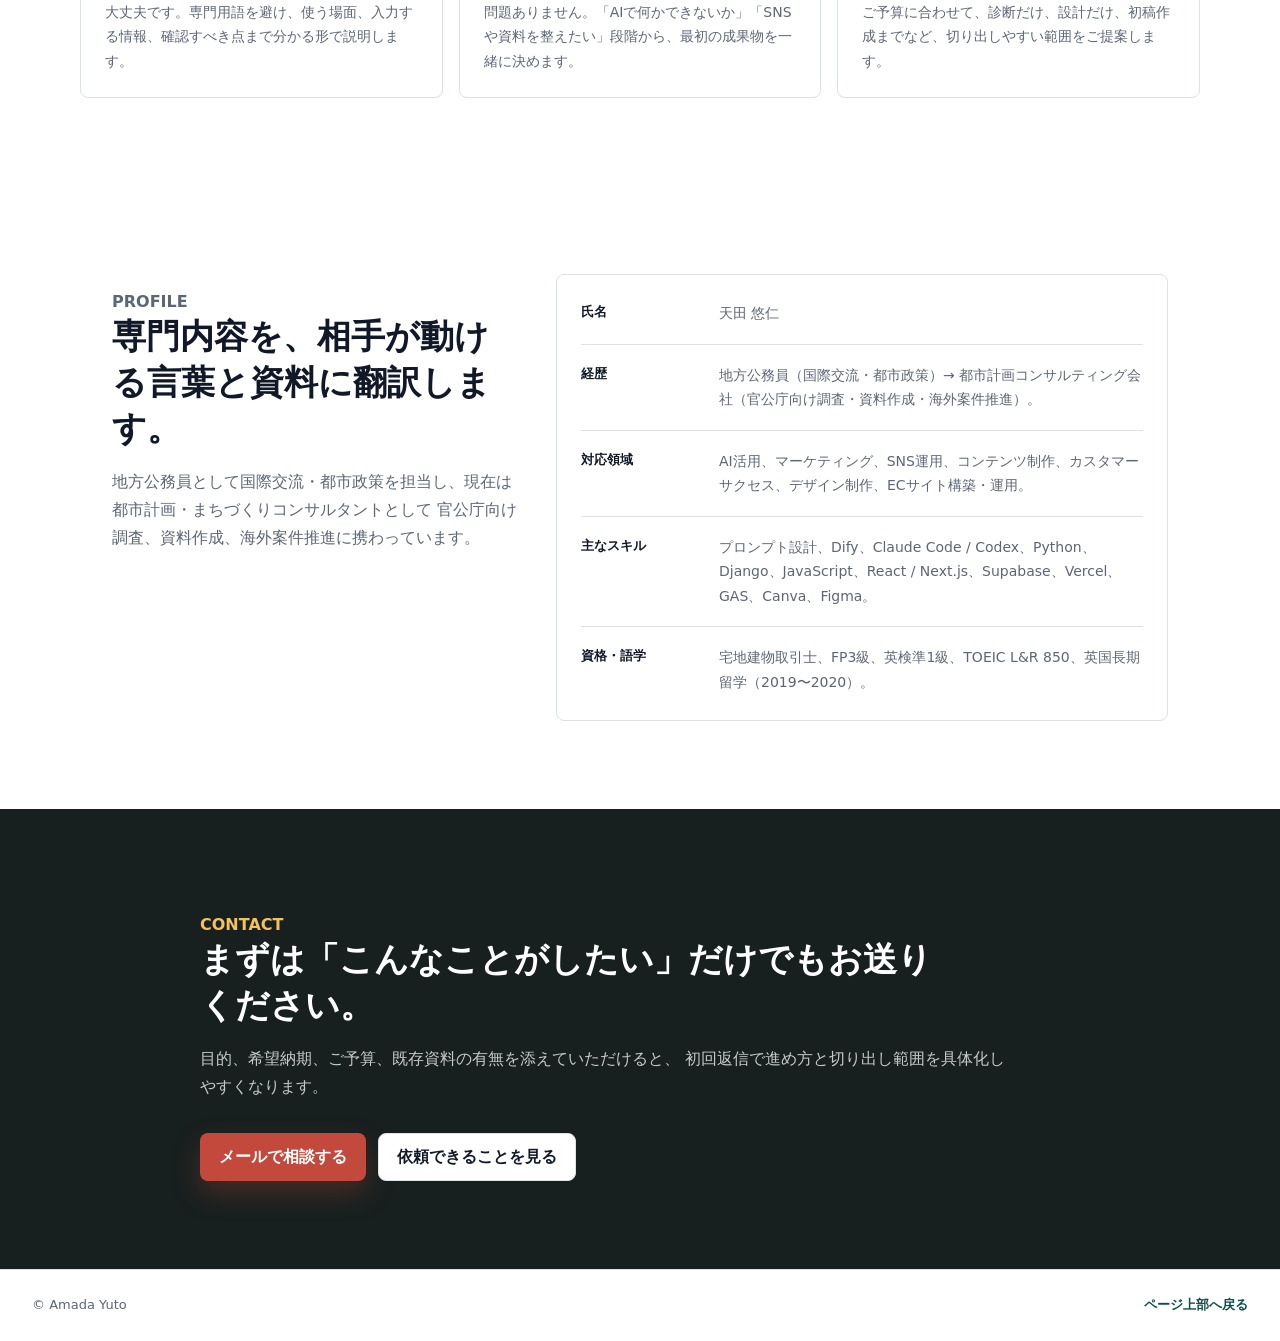
==== commit 64be91cb: "Refine hero copy around business outcomes" ====
--- a/index.html
+++ b/index.html
@@ -77,11 +77,11 @@
               <span class="hero-profile-role">業務整理とAI活用の伴走支援</span>
             </div>
           </div>
-          <p class="eyebrow">AI chatbot / Marketing / Contents design</p>
-          <h1 id="hero-title">AI活用とマーケ設計を、業務で使える形まで落とし込みます。</h1>
+          <p class="eyebrow">AI / Marketing / Business document design</p>
+          <h1 id="hero-title">調査・資料作成の整理力を、AI活用とマーケの成果に変えます。</h1>
           <p class="hero-lead">
-            AIチャットボット・RAG、SEO/SNS運用、提案資料、FAQ、オンボーディング資料、Canva制作まで。
-            情報を正確に読み取り、相手の判断と行動につながる成果物へ整えます。
+            官公庁向けの調査・制度整理で鍛えた読み解く力をもとに、AIチャットボット、FAQ、提案資料、SEO/SNS導線を設計。
+            問い合わせ対応の省力化、判断しやすい資料、次の行動につながる導線づくりまで支援します。
           </p>
           <div class="hero-actions" aria-label="主要アクション">
             <a class="button button-primary" href="mailto:ytiantian07@gmail.com?subject=Portfolio%20Inquiry">案件内容を相談する</a>
@@ -90,15 +90,15 @@
           <dl class="hero-facts" aria-label="対応領域">
             <div>
               <dt>AI活用</dt>
-              <dd>Dify / ChatGPT / Claude / RAG</dd>
-            </div>
-            <div>
-              <dt>マーケ</dt>
-              <dd>SEO / SNS / CV導線</dd>
-            </div>
-            <div>
-              <dt>制作</dt>
-              <dd>資料 / FAQ / Canva / AI画像</dd>
+              <dd>問い合わせ対応・FAQを省力化</dd>
+            </div>
+            <div>
+              <dt>マーケ設計</dt>
+              <dd>SEO / SNS / LPのCV導線改善</dd>
+            </div>
+            <div>
+              <dt>資料設計</dt>
+              <dd>会議・提案で判断が進む資料</dd>
             </div>
           </dl>
         </div>
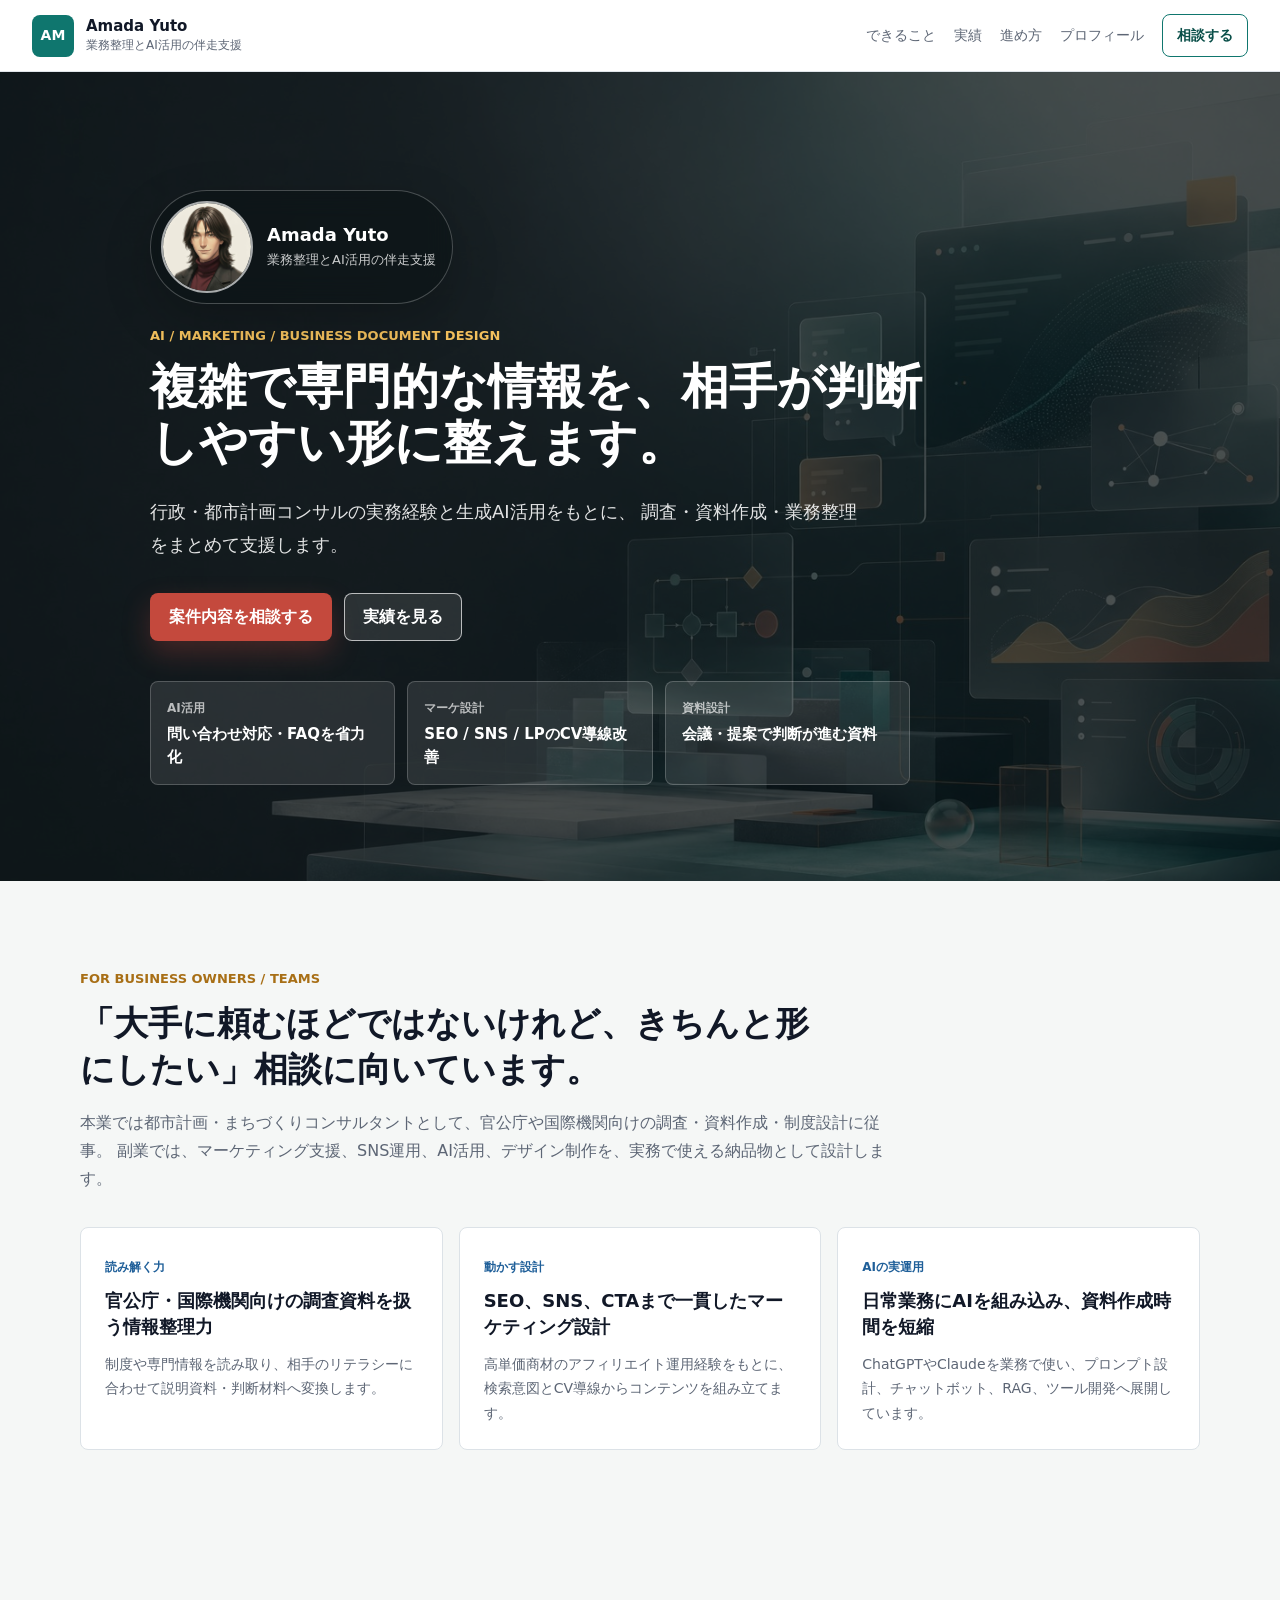
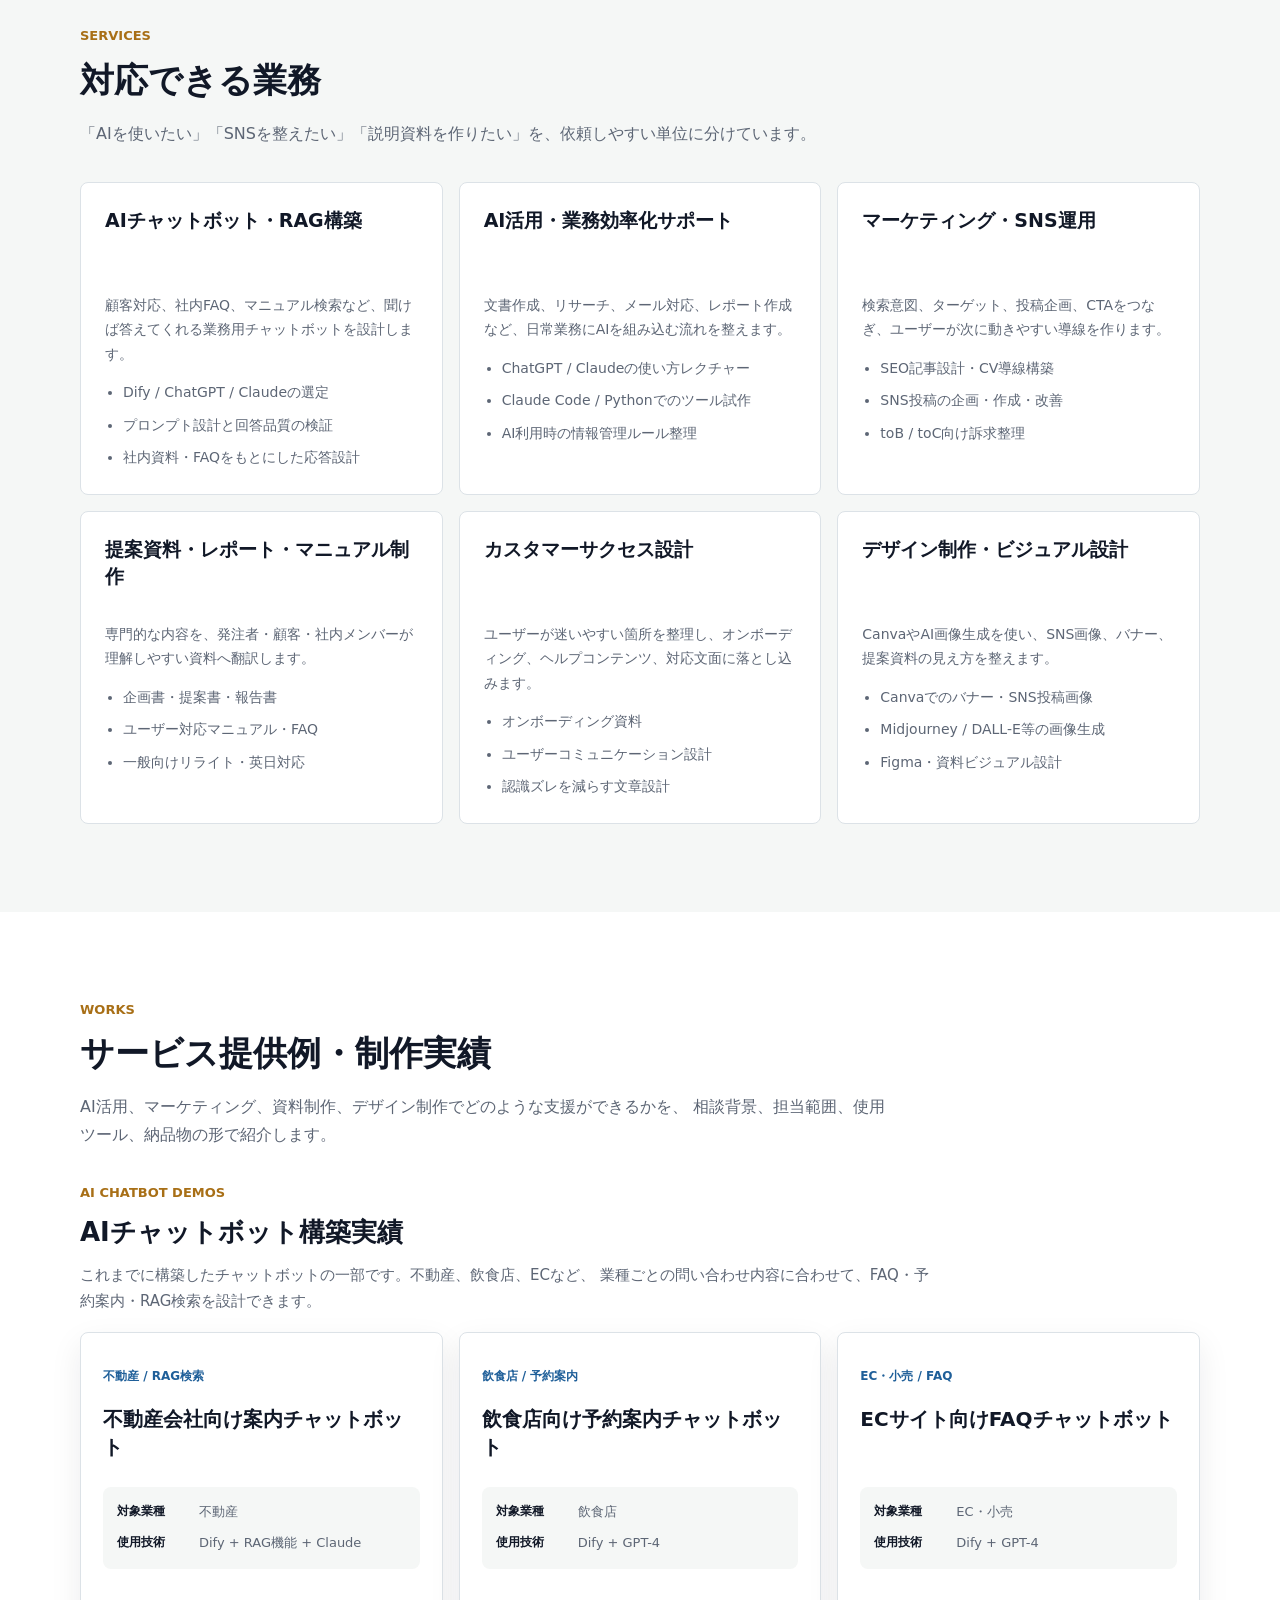
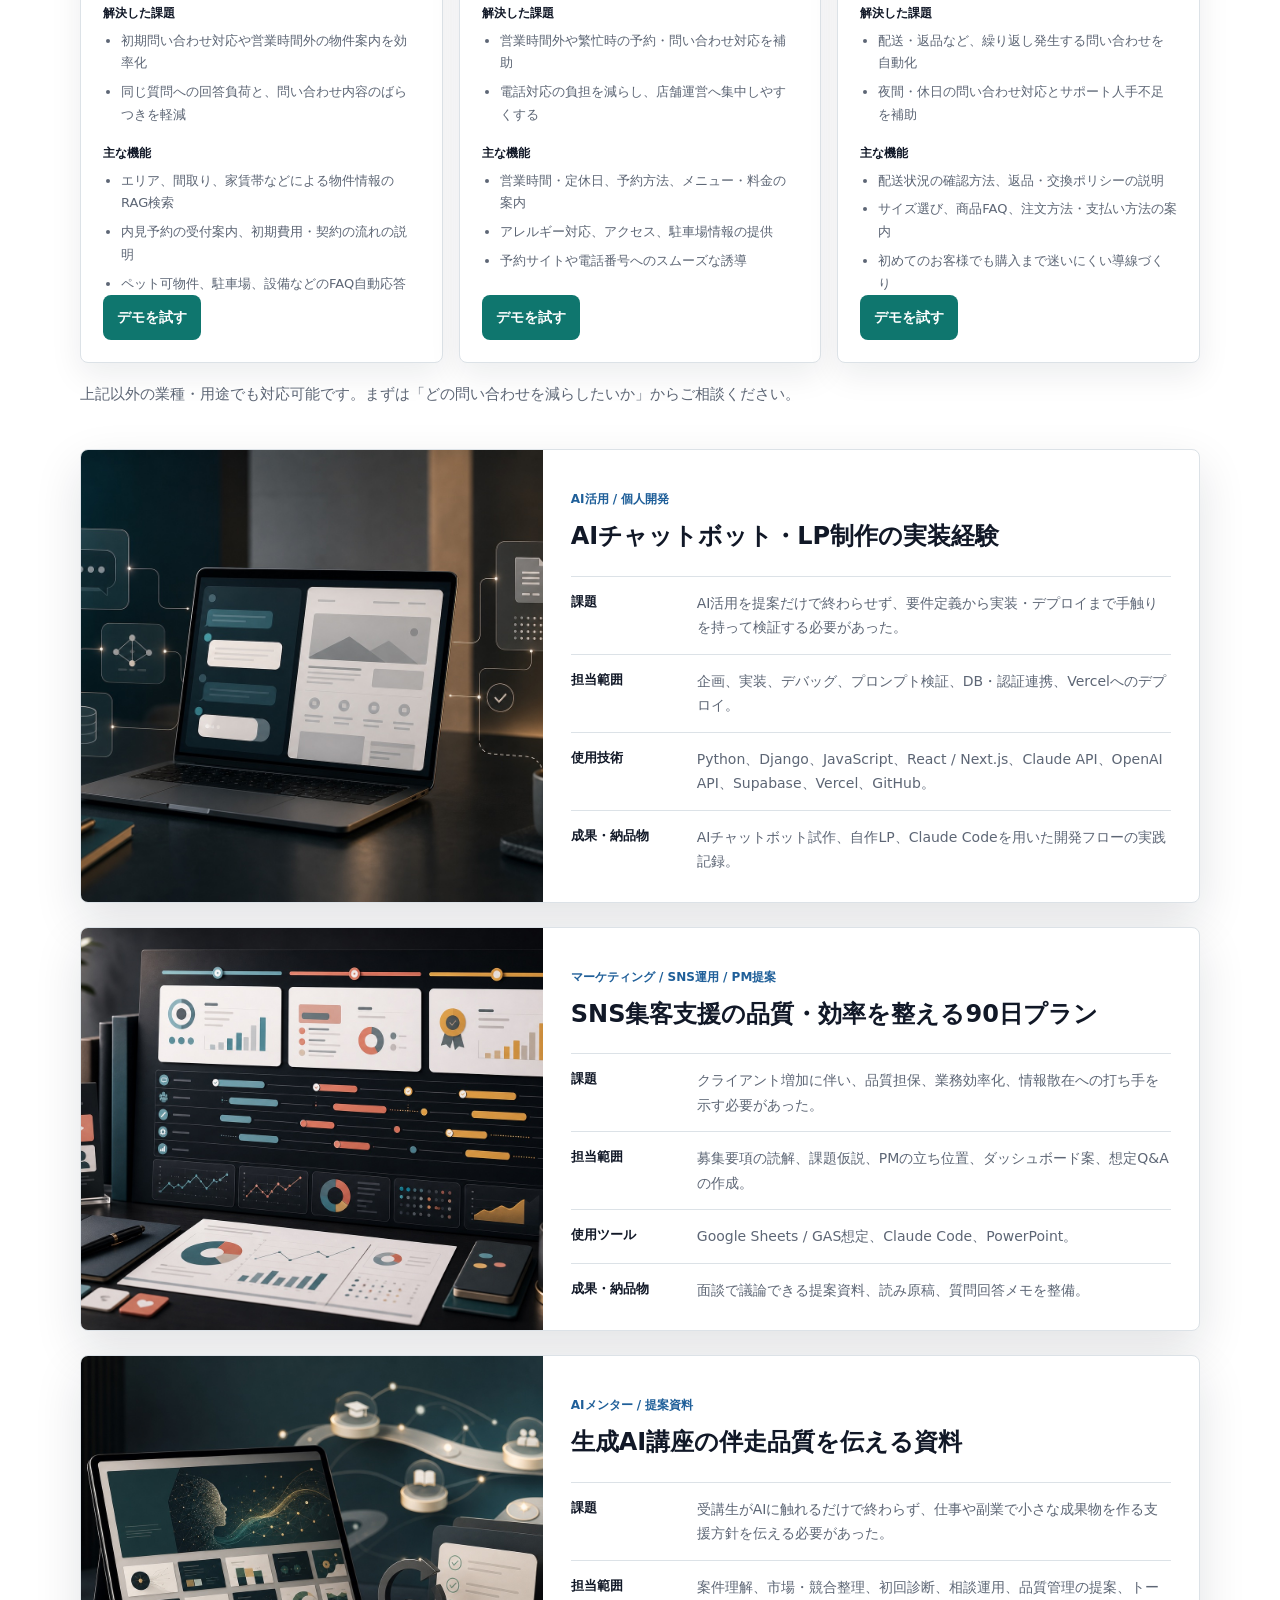
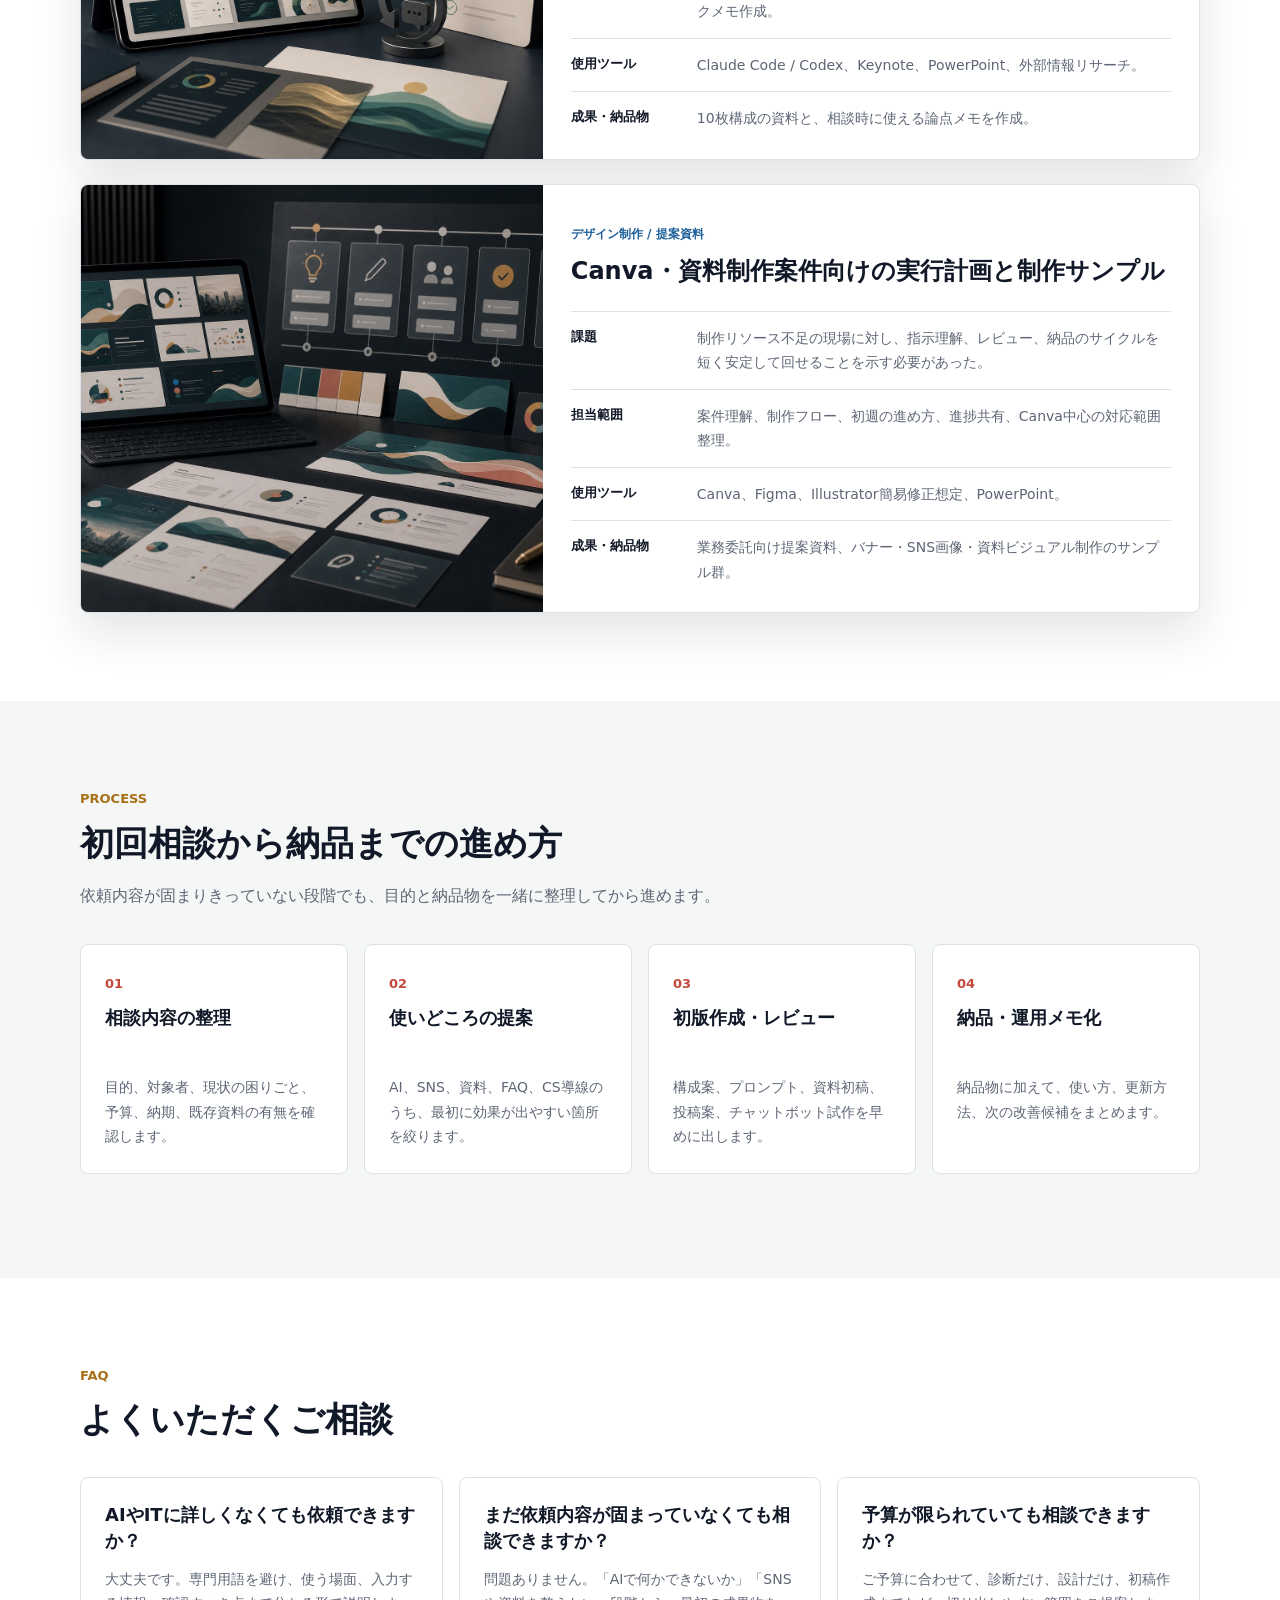
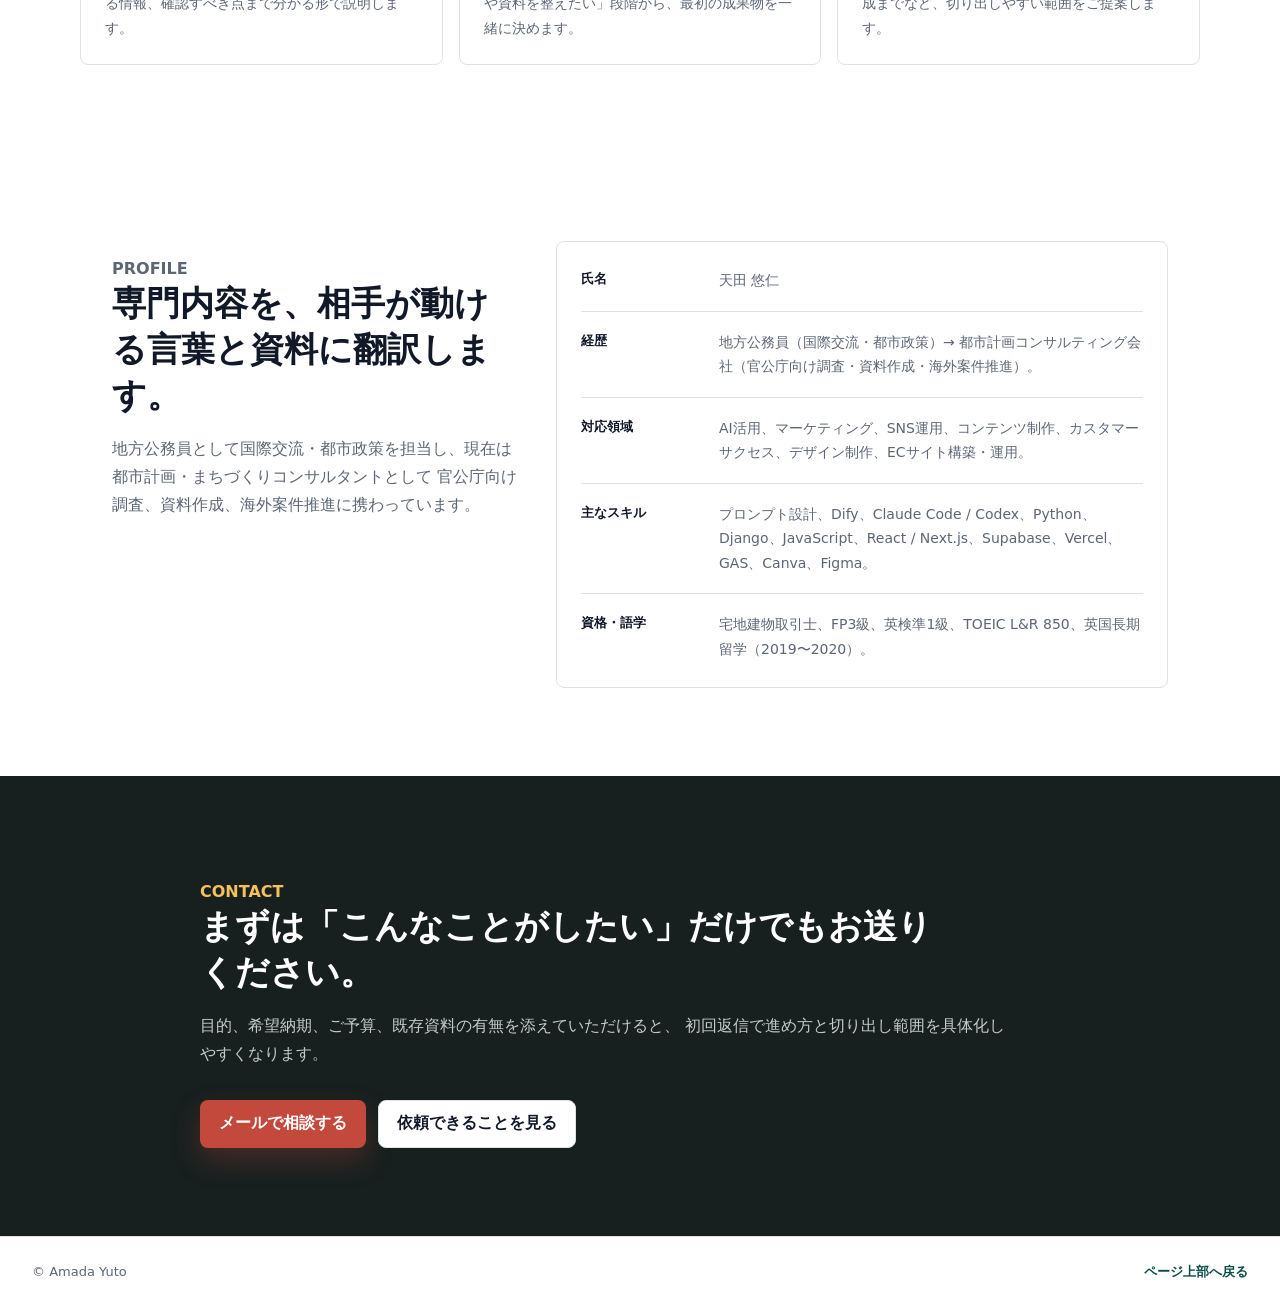
==== commit cf5f6d65: "Update hero copy to emphasize information design" ====
--- a/index.html
+++ b/index.html
@@ -78,10 +78,10 @@
             </div>
           </div>
           <p class="eyebrow">AI / Marketing / Business document design</p>
-          <h1 id="hero-title">調査・資料作成の整理力を、AI活用とマーケの成果に変えます。</h1>
+          <h1 id="hero-title">複雑で専門的な情報を、相手が判断しやすい形に整えます。</h1>
           <p class="hero-lead">
-            官公庁向けの調査・制度整理で鍛えた読み解く力をもとに、AIチャットボット、FAQ、提案資料、SEO/SNS導線を設計。
-            問い合わせ対応の省力化、判断しやすい資料、次の行動につながる導線づくりまで支援します。
+            行政・都市計画コンサルの実務経験と生成AI活用をもとに、
+            調査・資料作成・業務整理をまとめて支援します。
           </p>
           <div class="hero-actions" aria-label="主要アクション">
             <a class="button button-primary" href="mailto:ytiantian07@gmail.com?subject=Portfolio%20Inquiry">案件内容を相談する</a>
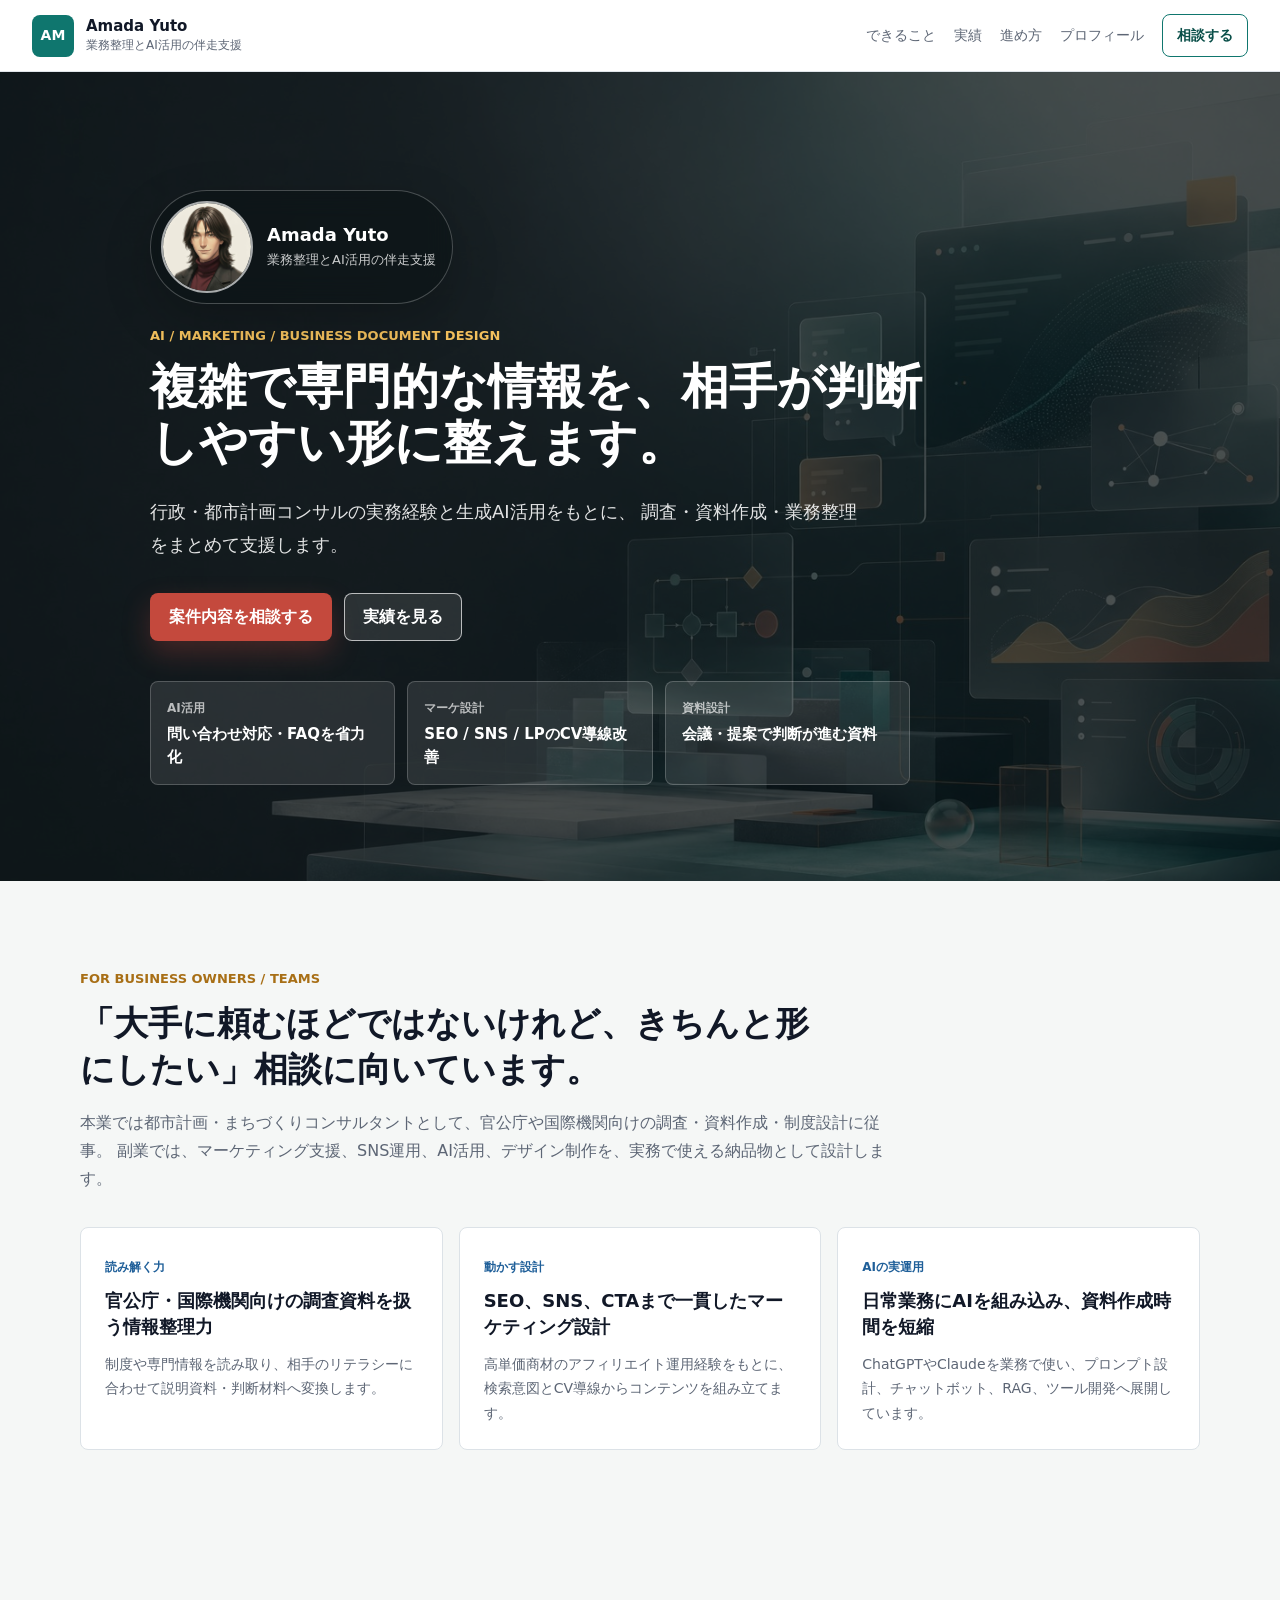
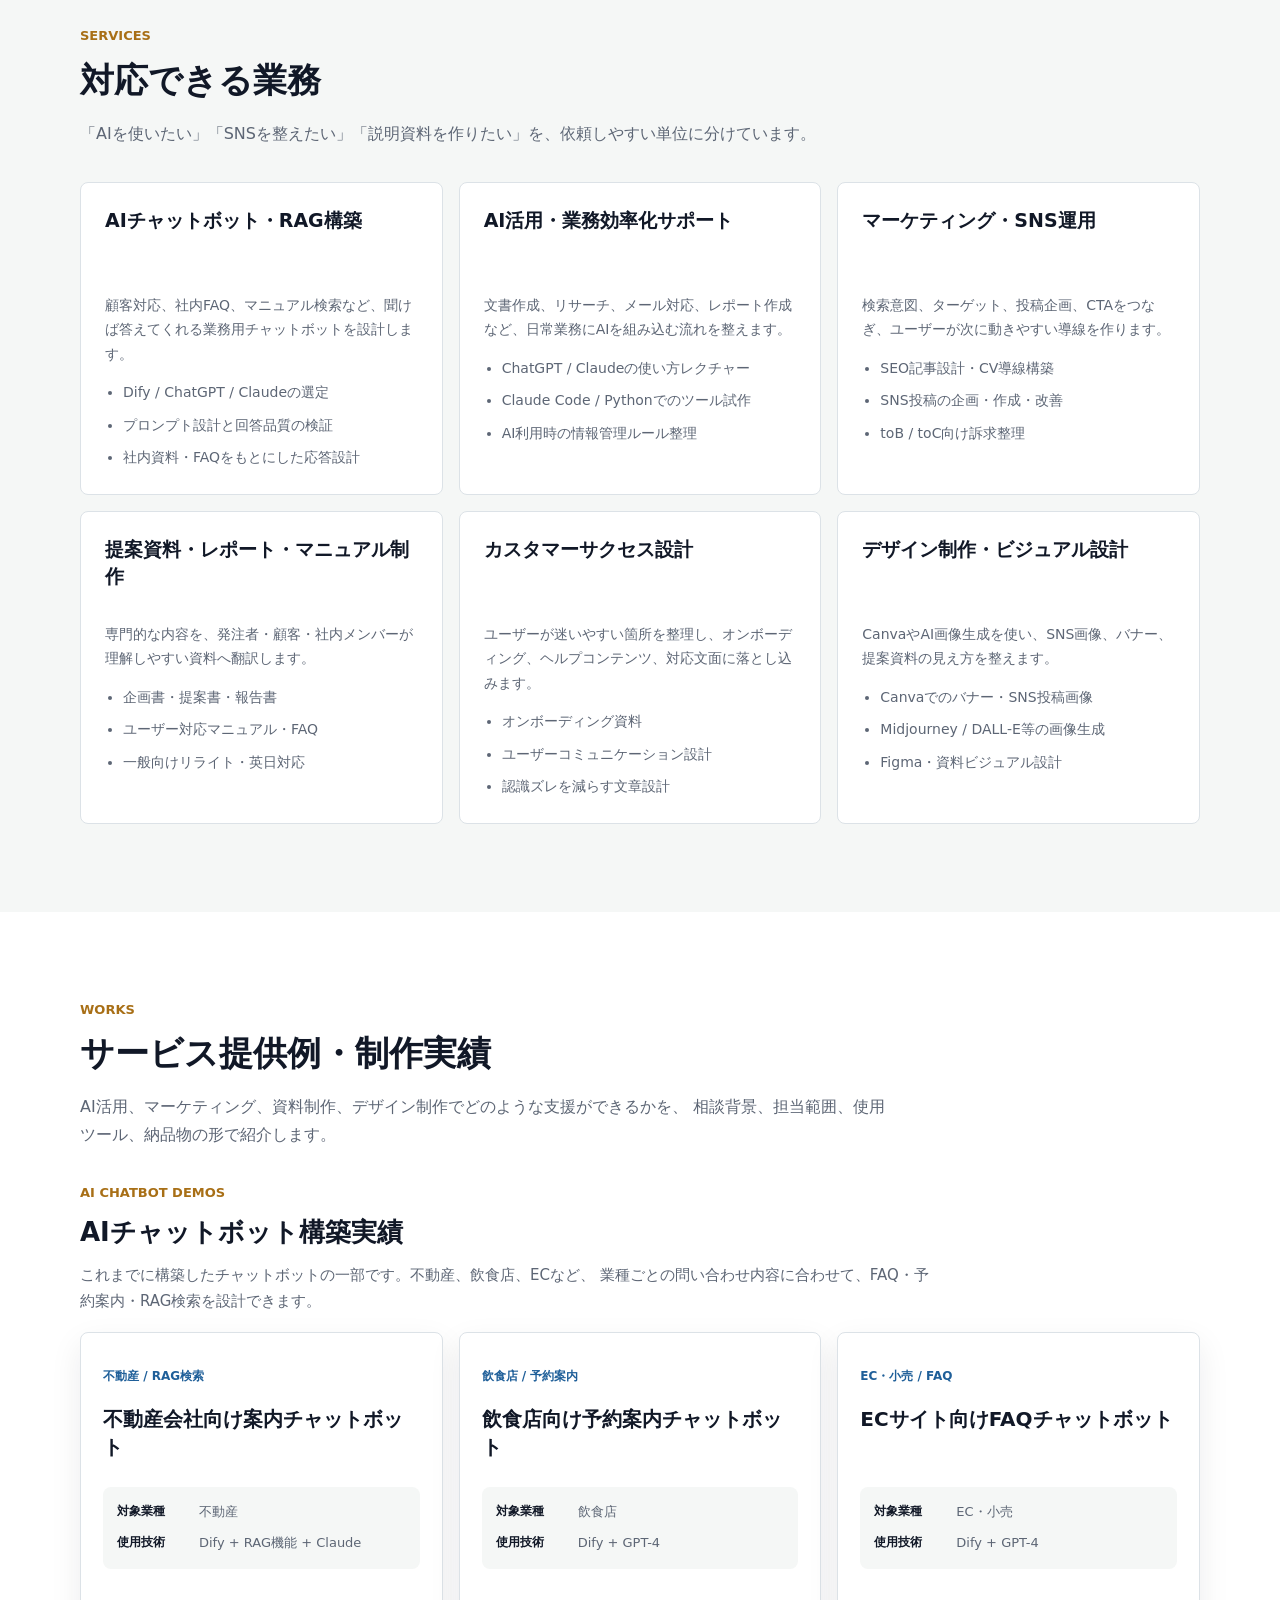
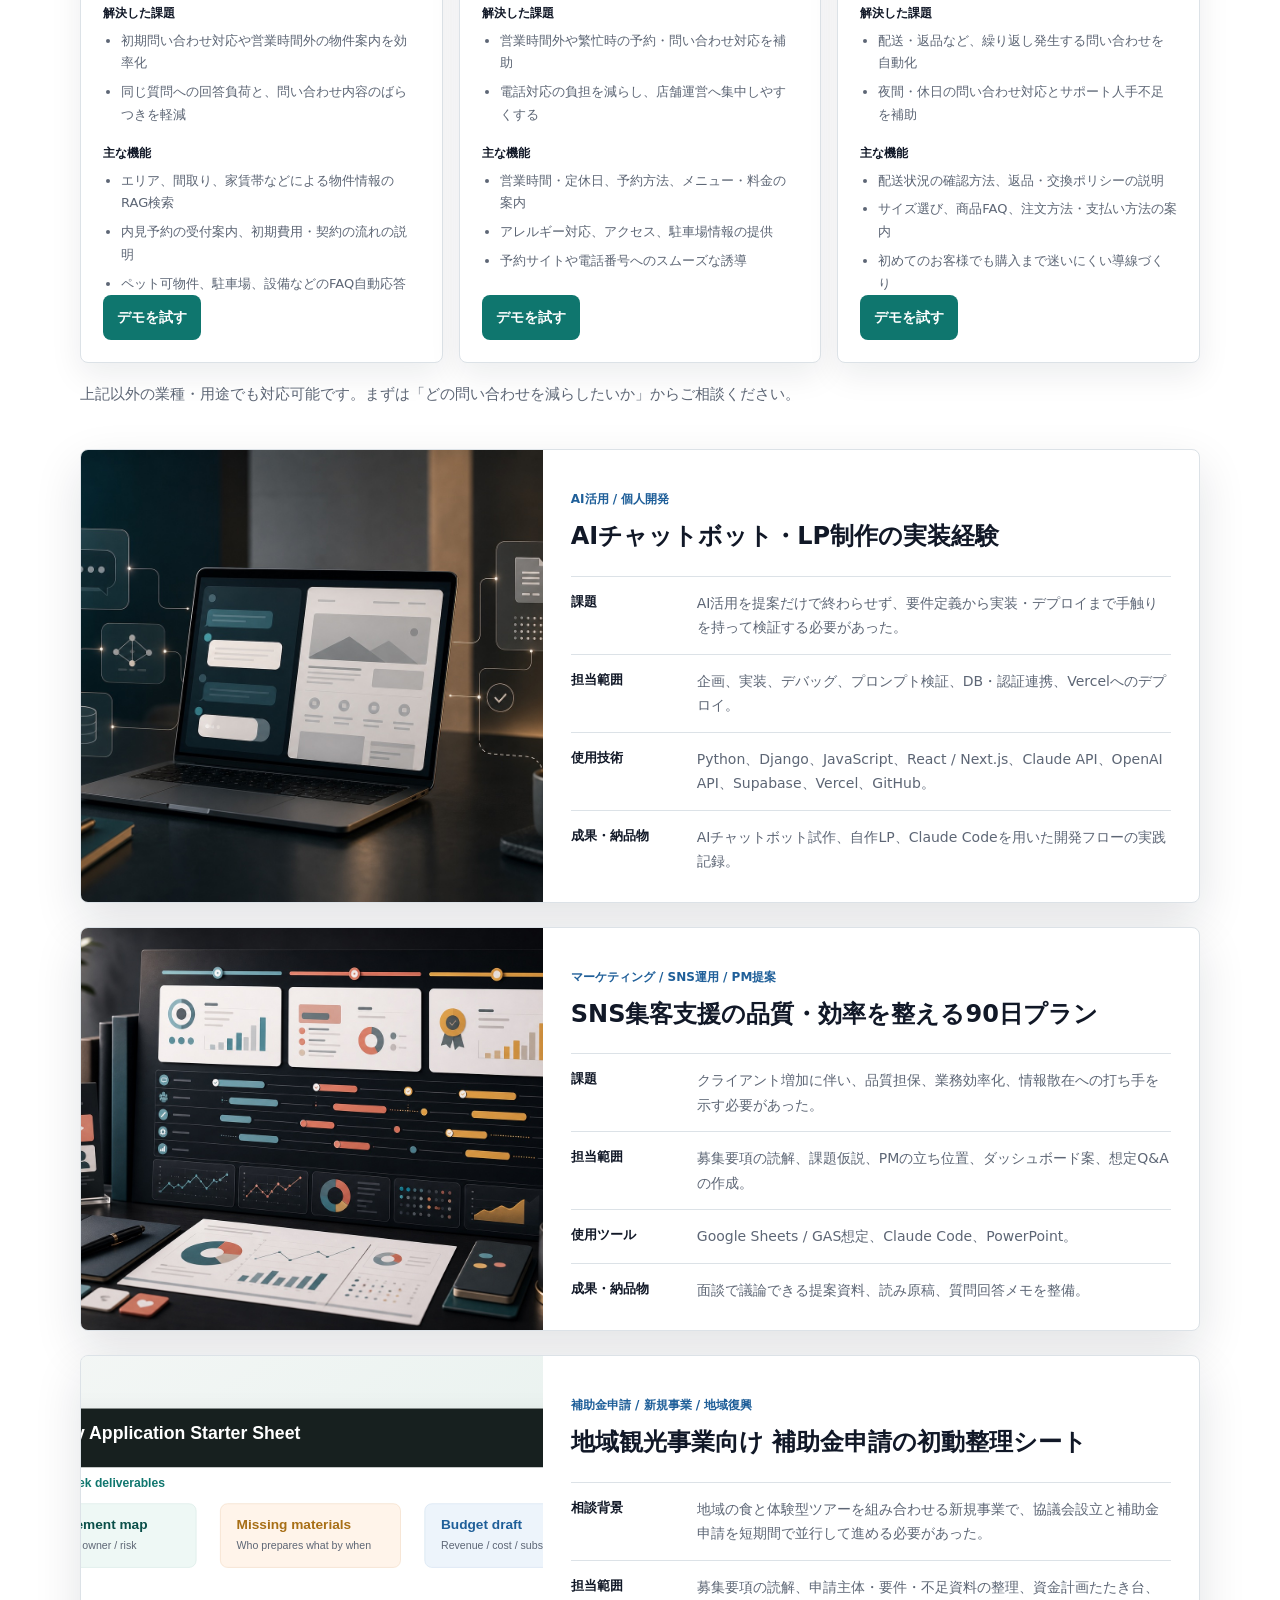
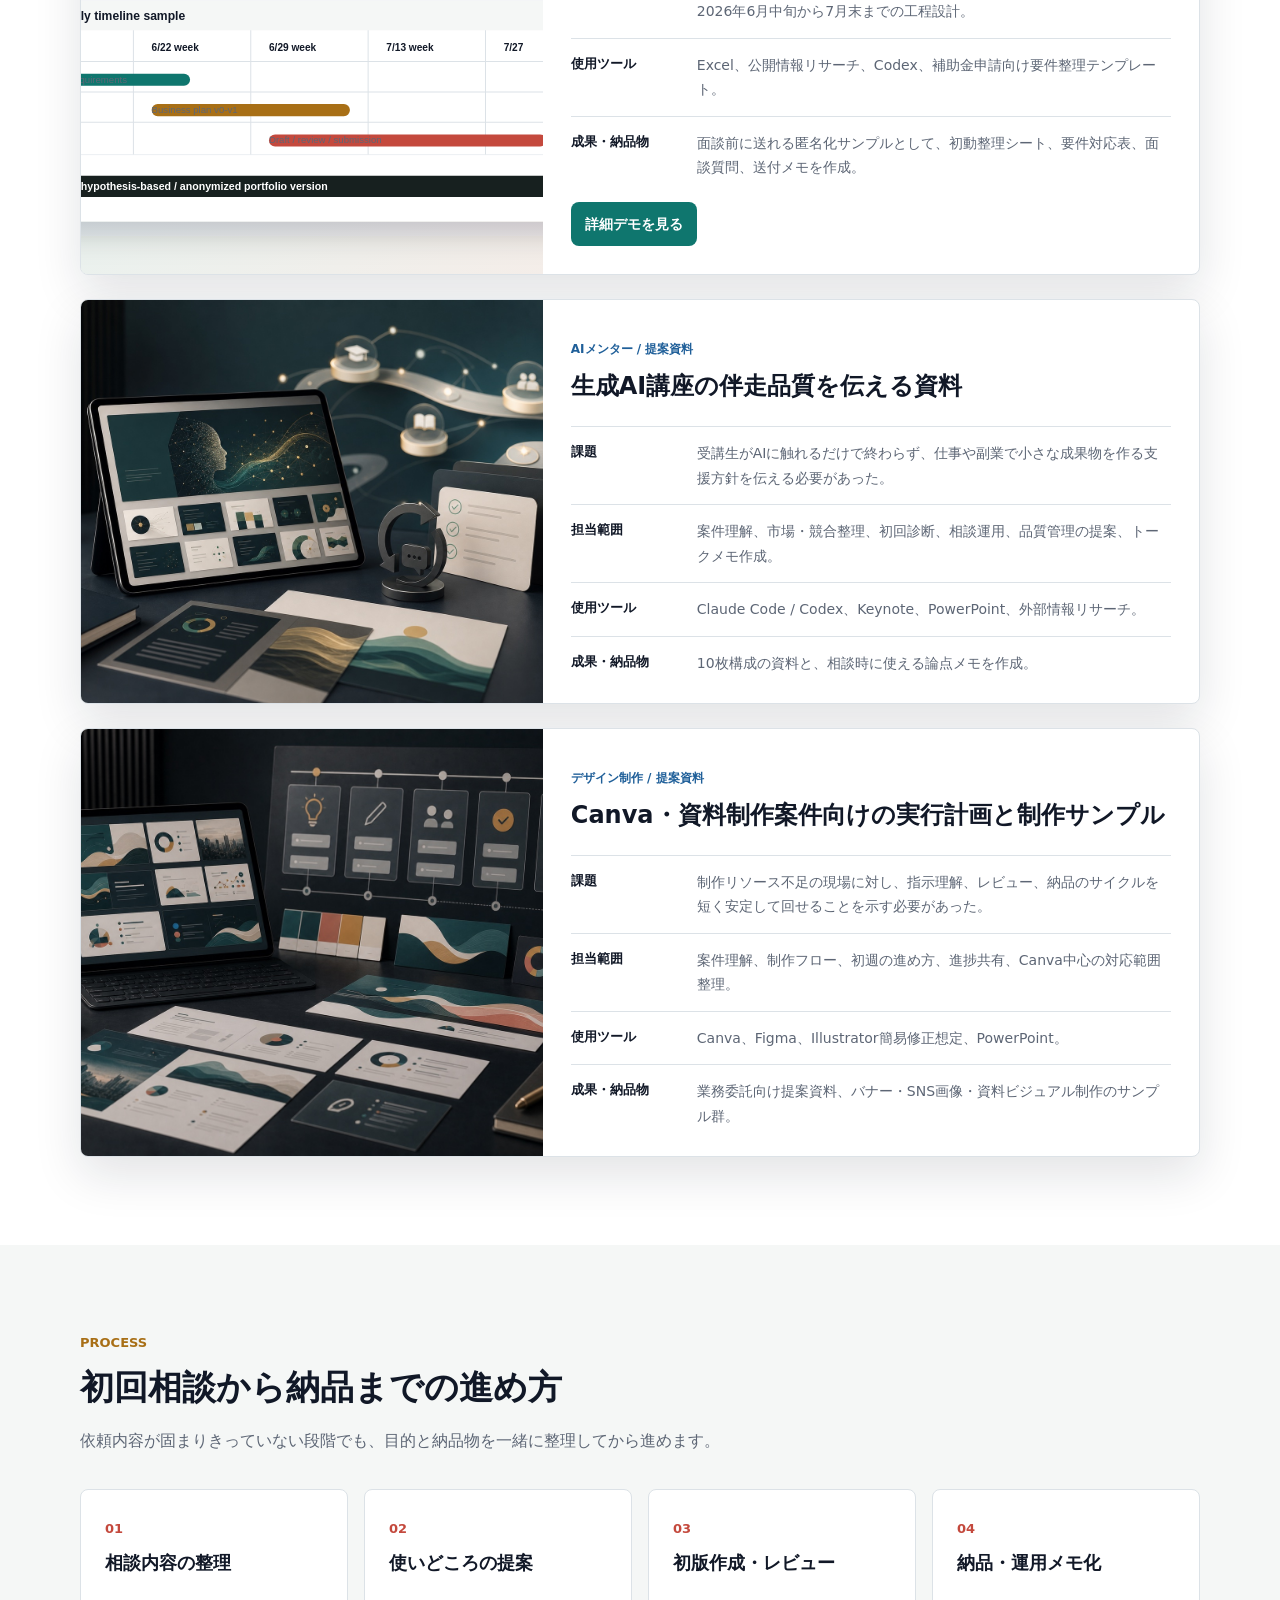
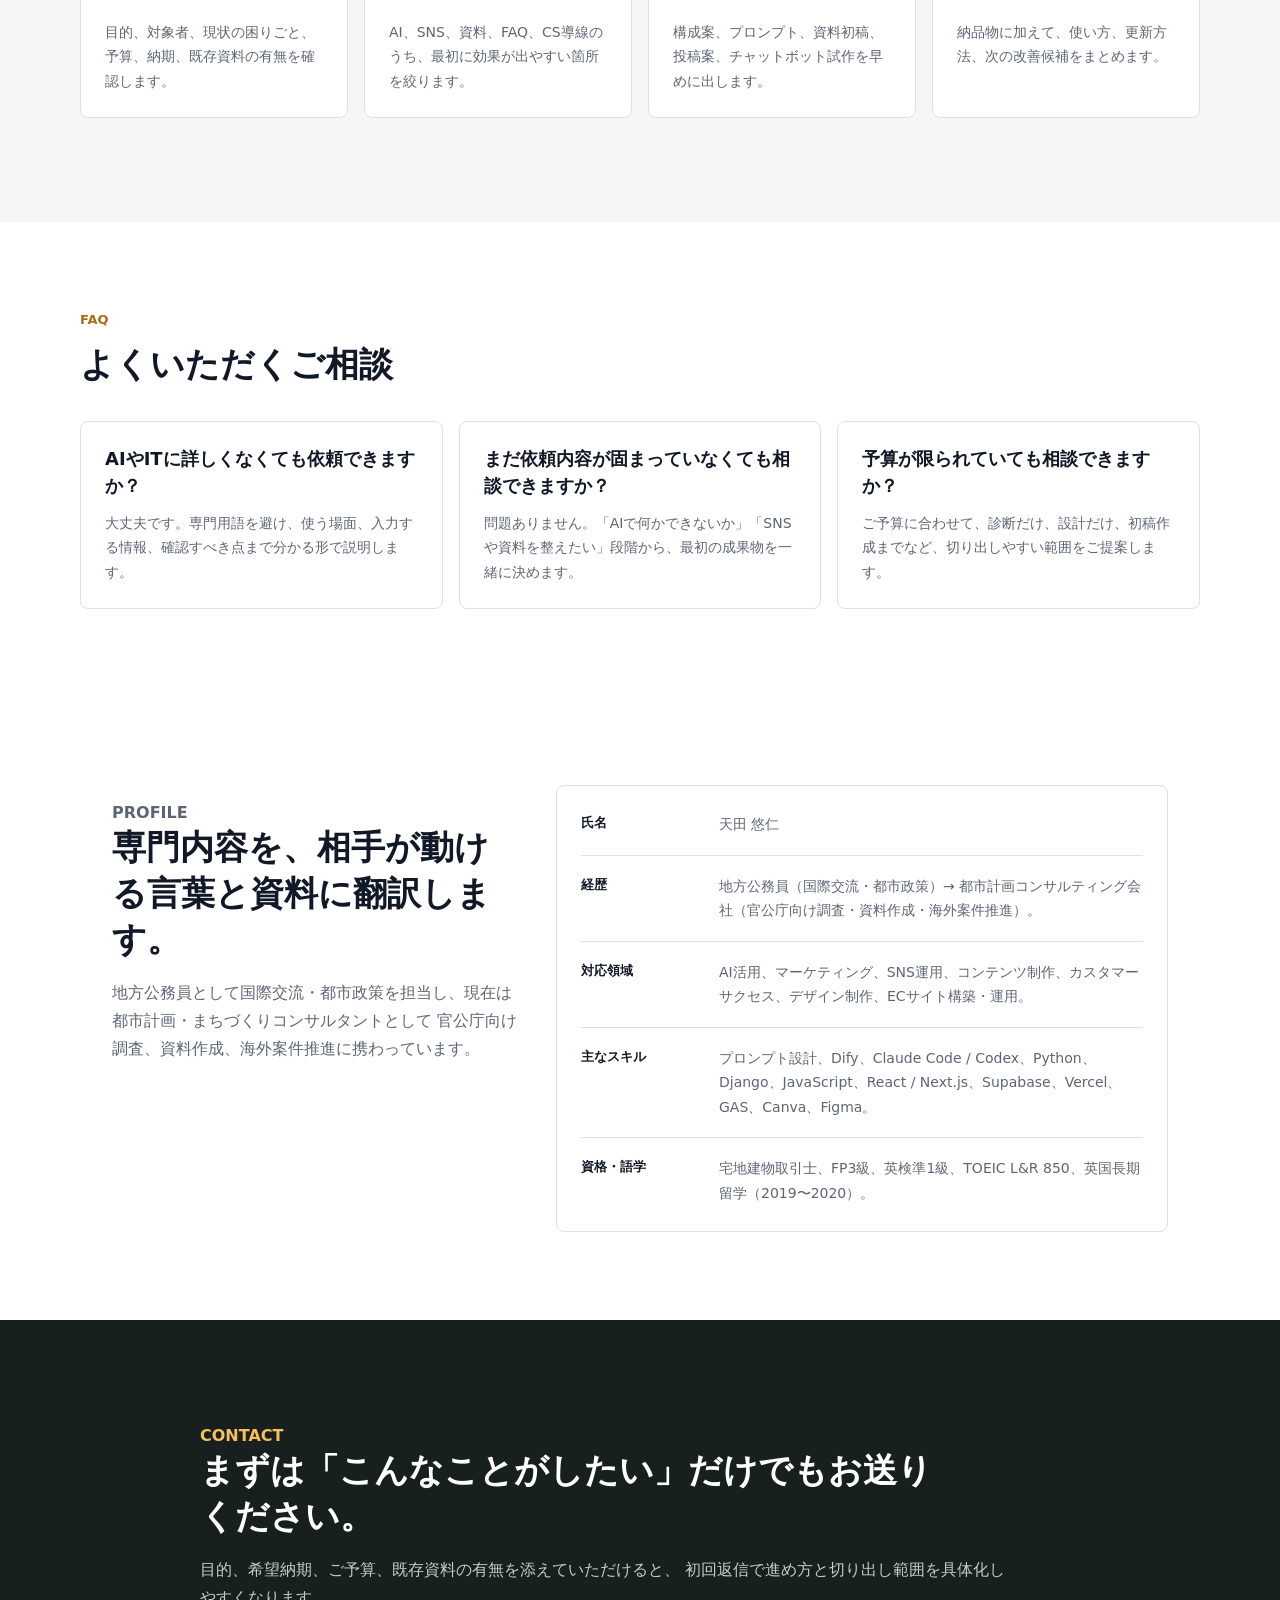
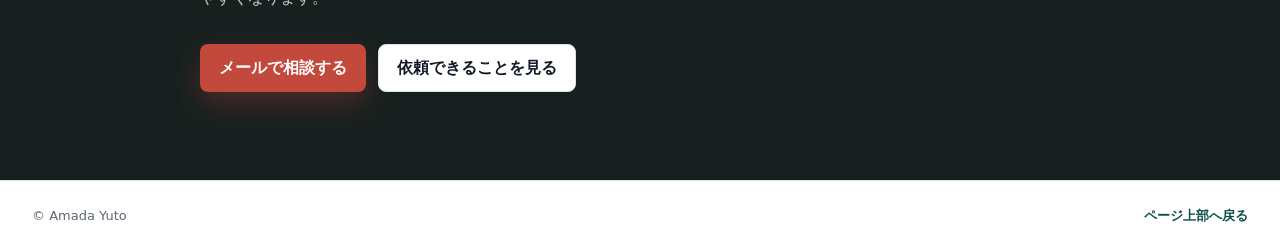
==== commit 7159bf75: "Add subsidy application portfolio case" ====
--- a/index.html
+++ b/index.html
@@ -26,7 +26,7 @@
       rel="icon"
       href="data:image/svg+xml,%3Csvg xmlns='http://www.w3.org/2000/svg' viewBox='0 0 64 64'%3E%3Crect width='64' height='64' rx='12' fill='%230f766e'/%3E%3Ctext x='32' y='40' text-anchor='middle' font-family='Arial,sans-serif' font-size='24' font-weight='700' fill='white'%3EAM%3C/text%3E%3C/svg%3E"
     >
-    <link rel="stylesheet" href="styles.css?v=20260530-amada-yuto">
+    <link rel="stylesheet" href="styles.css?v=20260617-subsidy-case">
     <script type="application/ld+json">
       {
         "@context": "https://schema.org",
@@ -361,6 +361,37 @@
 
           <article class="case-card">
             <figure class="case-media">
+              <img src="assets/case-subsidy-sheet.svg" alt="地域観光の補助金申請初動整理シートの実績サンプル" width="1536" height="1024" loading="lazy">
+            </figure>
+            <div class="case-body">
+              <p class="case-type">補助金申請 / 新規事業 / 地域復興</p>
+              <h3>地域観光事業向け 補助金申請の初動整理シート</h3>
+              <dl class="case-detail">
+                <div>
+                  <dt>相談背景</dt>
+                  <dd>地域の食と体験型ツアーを組み合わせる新規事業で、協議会設立と補助金申請を短期間で並行して進める必要があった。</dd>
+                </div>
+                <div>
+                  <dt>担当範囲</dt>
+                  <dd>募集要項の読解、申請主体・要件・不足資料の整理、資金計画たたき台、2026年6月中旬から7月末までの工程設計。</dd>
+                </div>
+                <div>
+                  <dt>使用ツール</dt>
+                  <dd>Excel、公開情報リサーチ、Codex、補助金申請向け要件整理テンプレート。</dd>
+                </div>
+                <div>
+                  <dt>成果・納品物</dt>
+                  <dd>面談前に送れる匿名化サンプルとして、初動整理シート、要件対応表、面談質問、送付メモを作成。</dd>
+                </div>
+              </dl>
+              <div class="case-actions">
+                <a class="demo-link" href="food-tour-subsidy-demo.html">詳細デモを見る</a>
+              </div>
+            </div>
+          </article>
+
+          <article class="case-card">
+            <figure class="case-media">
               <img src="assets/case-ai-mentor-stylish.jpg" alt="生成AI講座向け資料制作の実績イメージ" width="1536" height="1024" loading="lazy">
             </figure>
             <div class="case-body">
--- a/styles.css
+++ b/styles.css
@@ -529,6 +529,10 @@
   margin-top: 18px;
 }
 
+.case-actions {
+  margin-top: 22px;
+}
+
 .case-grid {
   display: grid;
   gap: 24px;
@@ -586,6 +590,192 @@
 .case-detail dd {
   margin: 0;
   font-size: 14px;
+}
+
+.case-hero {
+  padding: 84px 32px 70px;
+  background: var(--soft);
+}
+
+.case-hero-inner,
+.case-page-grid,
+.case-sample {
+  width: min(100%, 1120px);
+  margin-right: auto;
+  margin-left: auto;
+}
+
+.case-hero-inner {
+  display: grid;
+  grid-template-columns: minmax(0, 0.9fr) minmax(320px, 1.1fr);
+  gap: 36px;
+  align-items: center;
+}
+
+.case-hero-copy h1 {
+  margin: 0;
+  font-size: 42px;
+  line-height: 1.24;
+}
+
+.case-hero-copy p:not(.eyebrow) {
+  margin: 18px 0 0;
+  color: var(--muted);
+  font-size: 16px;
+}
+
+.back-link {
+  display: inline-flex;
+  margin-bottom: 18px;
+  color: var(--teal-dark);
+  font-size: 14px;
+  font-weight: 800;
+}
+
+.case-hero-media {
+  margin: 0;
+  overflow: hidden;
+  border: 1px solid var(--line);
+  border-radius: 8px;
+  background: var(--paper);
+  box-shadow: var(--shadow);
+}
+
+.case-page-section {
+  padding: 78px 32px;
+}
+
+.case-page-grid {
+  display: grid;
+  grid-template-columns: minmax(0, 1.45fr) minmax(280px, 0.75fr);
+  gap: 32px;
+  align-items: start;
+}
+
+.case-page-main h2,
+.case-sample h2,
+.case-page-aside h2 {
+  margin: 0;
+  font-size: 30px;
+  line-height: 1.35;
+}
+
+.case-page-main p,
+.sample-note,
+.case-page-aside p {
+  margin: 16px 0 0;
+  color: var(--muted);
+}
+
+.case-page-aside {
+  padding: 24px;
+  border: 1px solid var(--line);
+  border-radius: 8px;
+  background: var(--paper);
+}
+
+.case-page-aside dl {
+  display: grid;
+  gap: 18px;
+  margin: 0;
+}
+
+.case-page-aside dt {
+  color: var(--ink);
+  font-size: 13px;
+  font-weight: 800;
+}
+
+.case-page-aside dd {
+  margin: 6px 0 0;
+  color: var(--muted);
+  font-size: 14px;
+}
+
+.sample-block {
+  margin-top: 28px;
+  padding: 24px;
+  border: 1px solid var(--line);
+  border-radius: 8px;
+  background: var(--paper);
+}
+
+.sample-block h3 {
+  margin: 0 0 16px;
+  font-size: 22px;
+  line-height: 1.4;
+}
+
+.deliverable-grid,
+.question-list {
+  display: grid;
+  grid-template-columns: repeat(2, minmax(0, 1fr));
+  gap: 14px;
+}
+
+.deliverable-grid article,
+.question-list article {
+  padding: 18px;
+  border: 1px solid var(--line);
+  border-radius: 8px;
+  background: #fbfcfc;
+}
+
+.deliverable-grid span {
+  color: var(--coral);
+  font-size: 12px;
+  font-weight: 900;
+}
+
+.deliverable-grid h4,
+.question-list h3 {
+  margin: 6px 0 8px;
+  font-size: 17px;
+  line-height: 1.45;
+}
+
+.deliverable-grid p,
+.question-list p {
+  margin: 0;
+  color: var(--muted);
+  font-size: 14px;
+}
+
+.table-wrap {
+  overflow-x: auto;
+  border: 1px solid var(--line);
+  border-radius: 8px;
+}
+
+table {
+  width: 100%;
+  min-width: 760px;
+  border-collapse: collapse;
+  background: var(--paper);
+}
+
+th,
+td {
+  padding: 14px 16px;
+  border-bottom: 1px solid var(--line);
+  text-align: left;
+  vertical-align: top;
+}
+
+th {
+  background: #f5f7f6;
+  color: var(--ink);
+  font-size: 13px;
+  font-weight: 800;
+}
+
+td {
+  color: var(--muted);
+  font-size: 14px;
+}
+
+tr:last-child td {
+  border-bottom: 0;
 }
 
 .process-list {
@@ -724,6 +914,11 @@
   }
 
   .case-card {
+    grid-template-columns: 1fr;
+  }
+
+  .case-hero-inner,
+  .case-page-grid {
     grid-template-columns: 1fr;
   }
 
@@ -816,14 +1011,26 @@
   }
 
   .section,
-  .contact-section {
+  .contact-section,
+  .case-page-section {
     padding: 64px 20px;
+  }
+
+  .case-hero {
+    padding: 58px 20px 52px;
   }
 
   .section-head h2,
   .profile-copy h2,
-  .contact-inner h2 {
+  .contact-inner h2,
+  .case-hero-copy h1 {
     font-size: 27px;
+  }
+
+  .case-page-main h2,
+  .case-sample h2,
+  .case-page-aside h2 {
+    font-size: 24px;
   }
 
   .service-card h3,
@@ -846,6 +1053,15 @@
     gap: 6px;
   }
 
+  .deliverable-grid,
+  .question-list {
+    grid-template-columns: 1fr;
+  }
+
+  .sample-block {
+    padding: 18px;
+  }
+
   .site-footer {
     flex-direction: column;
     padding: 22px 20px;
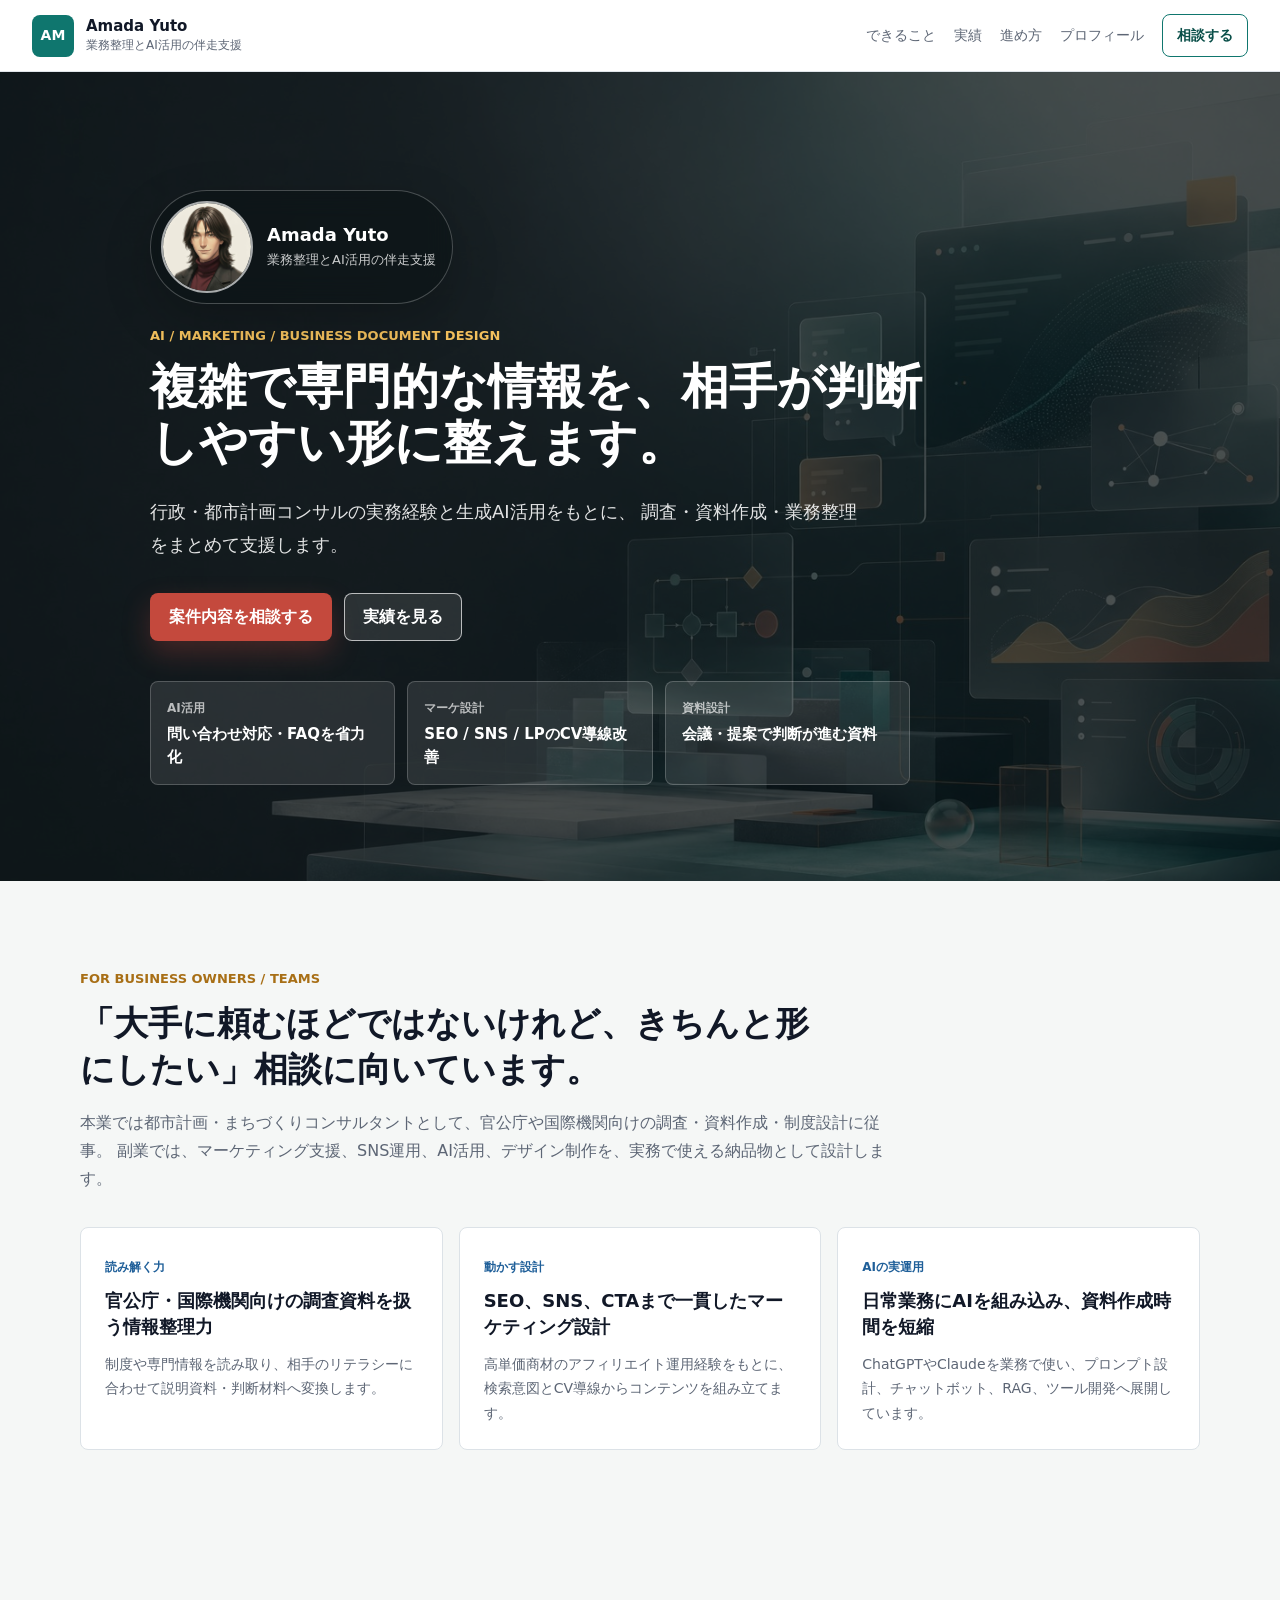
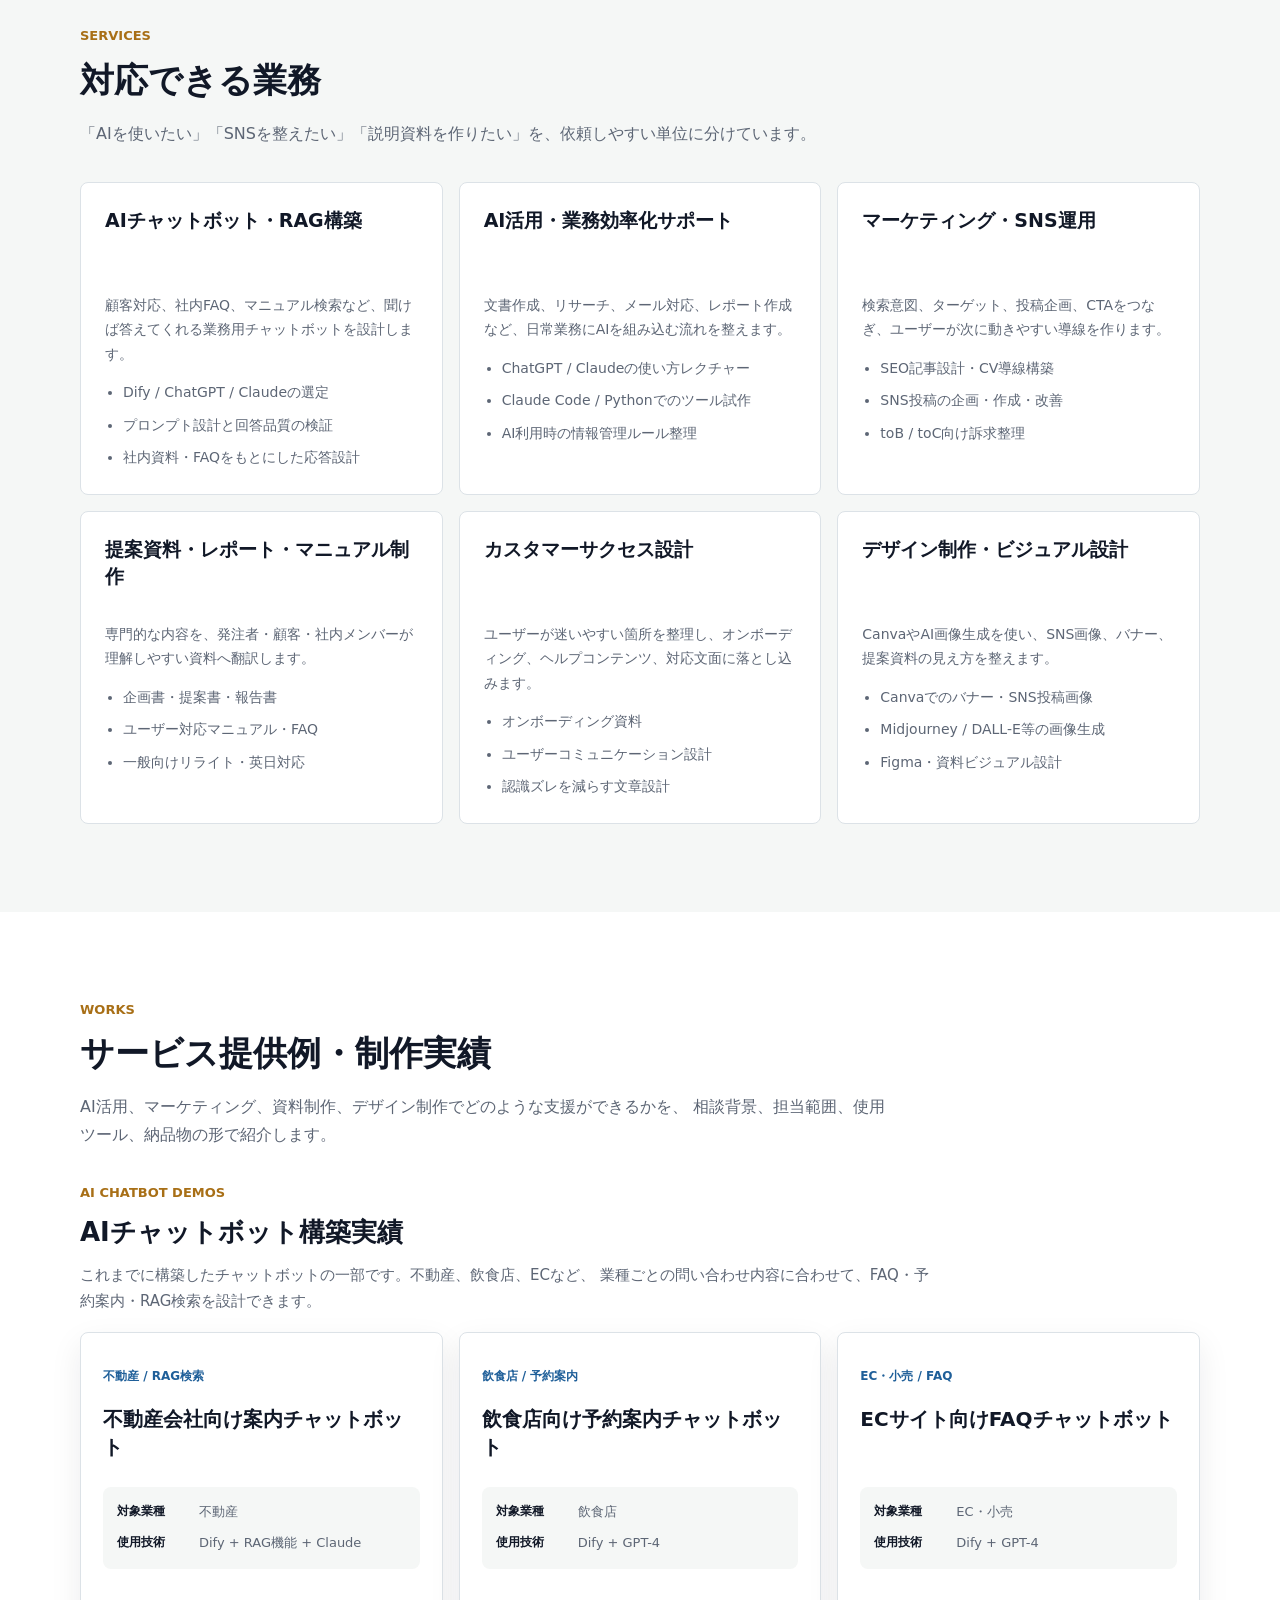
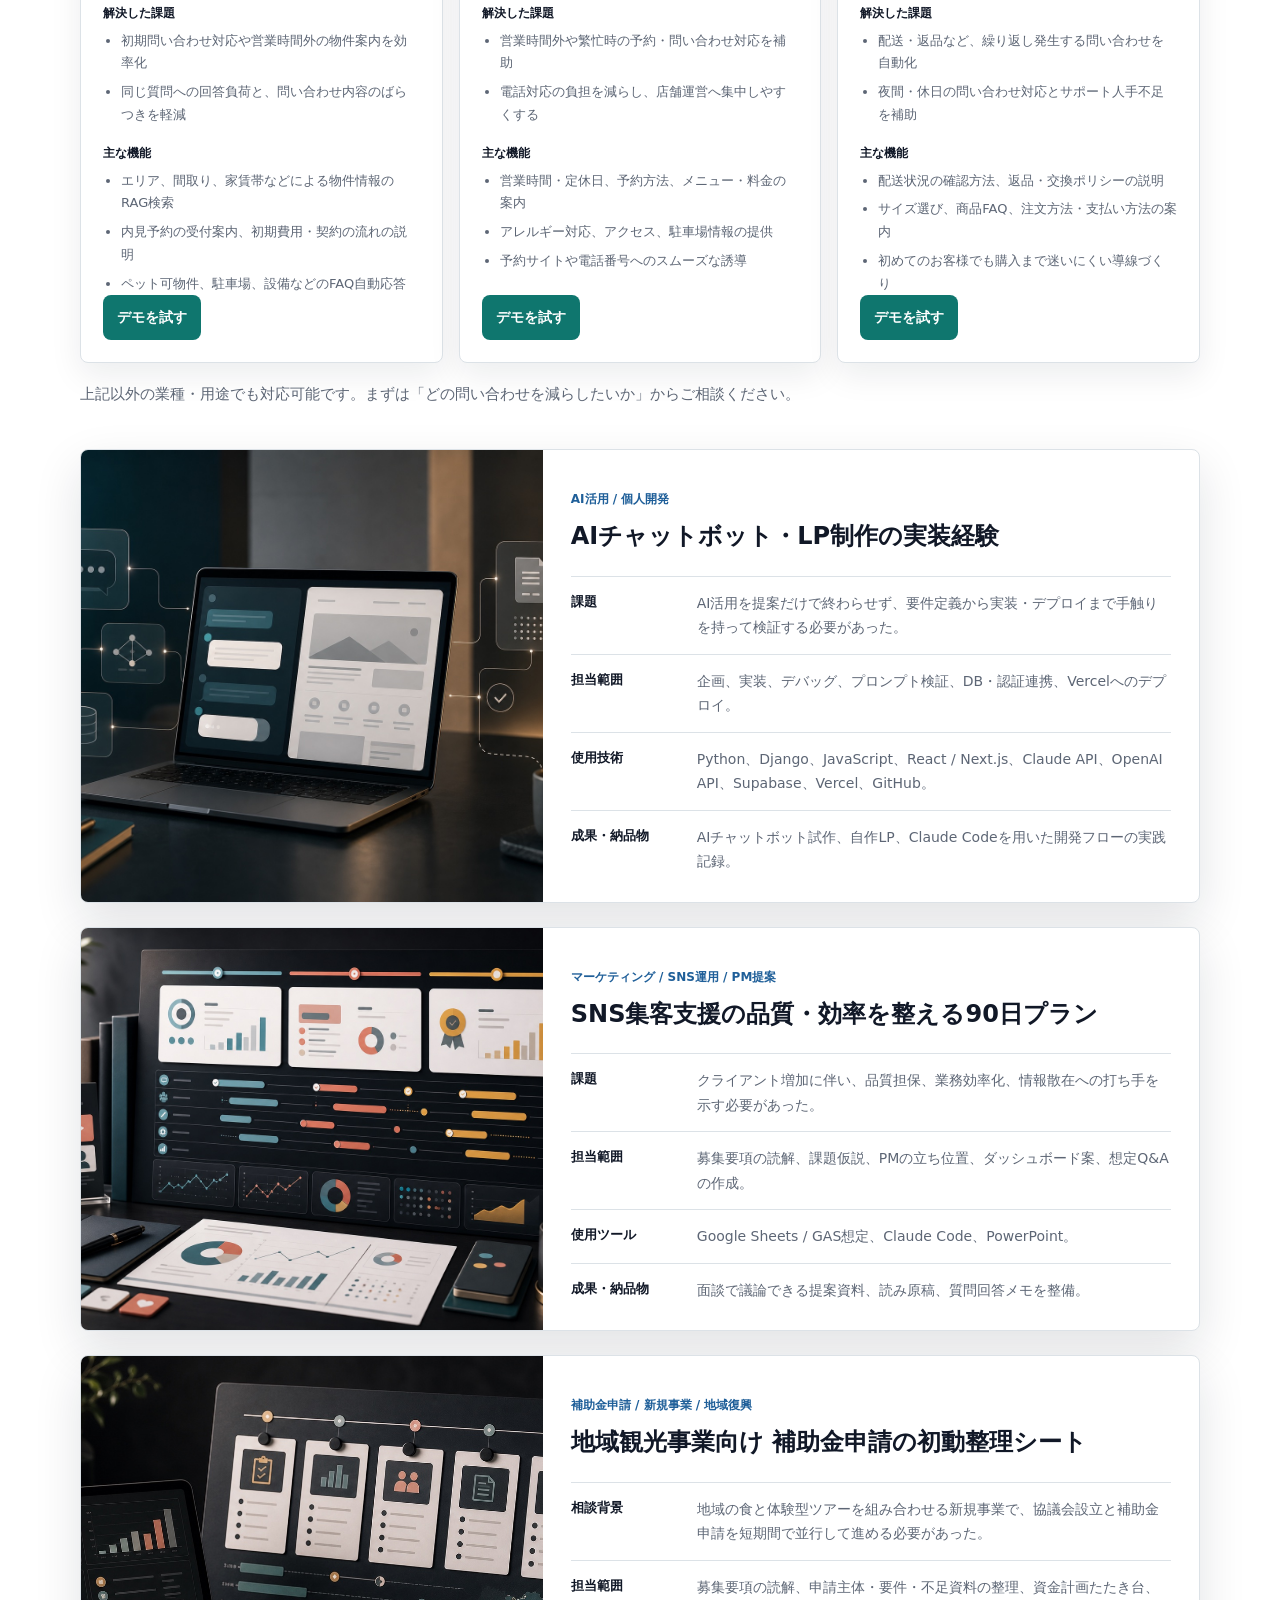
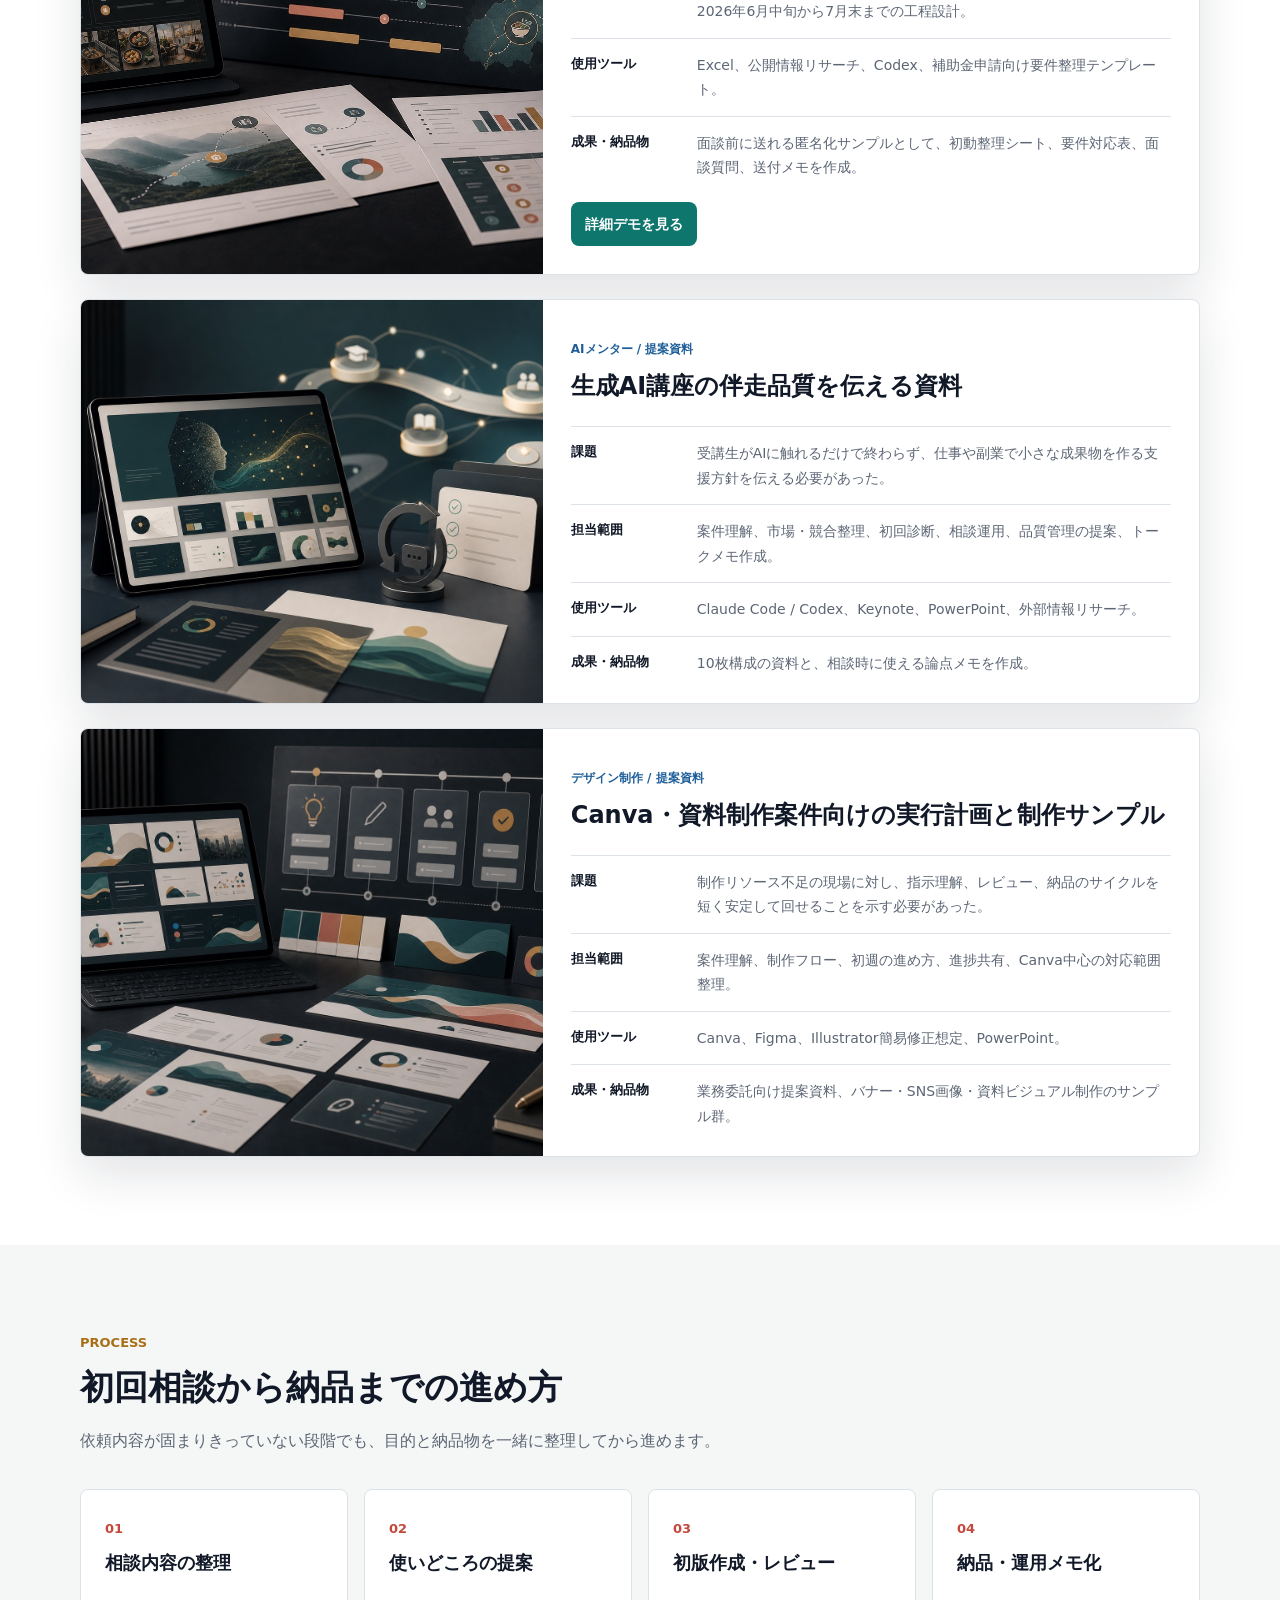
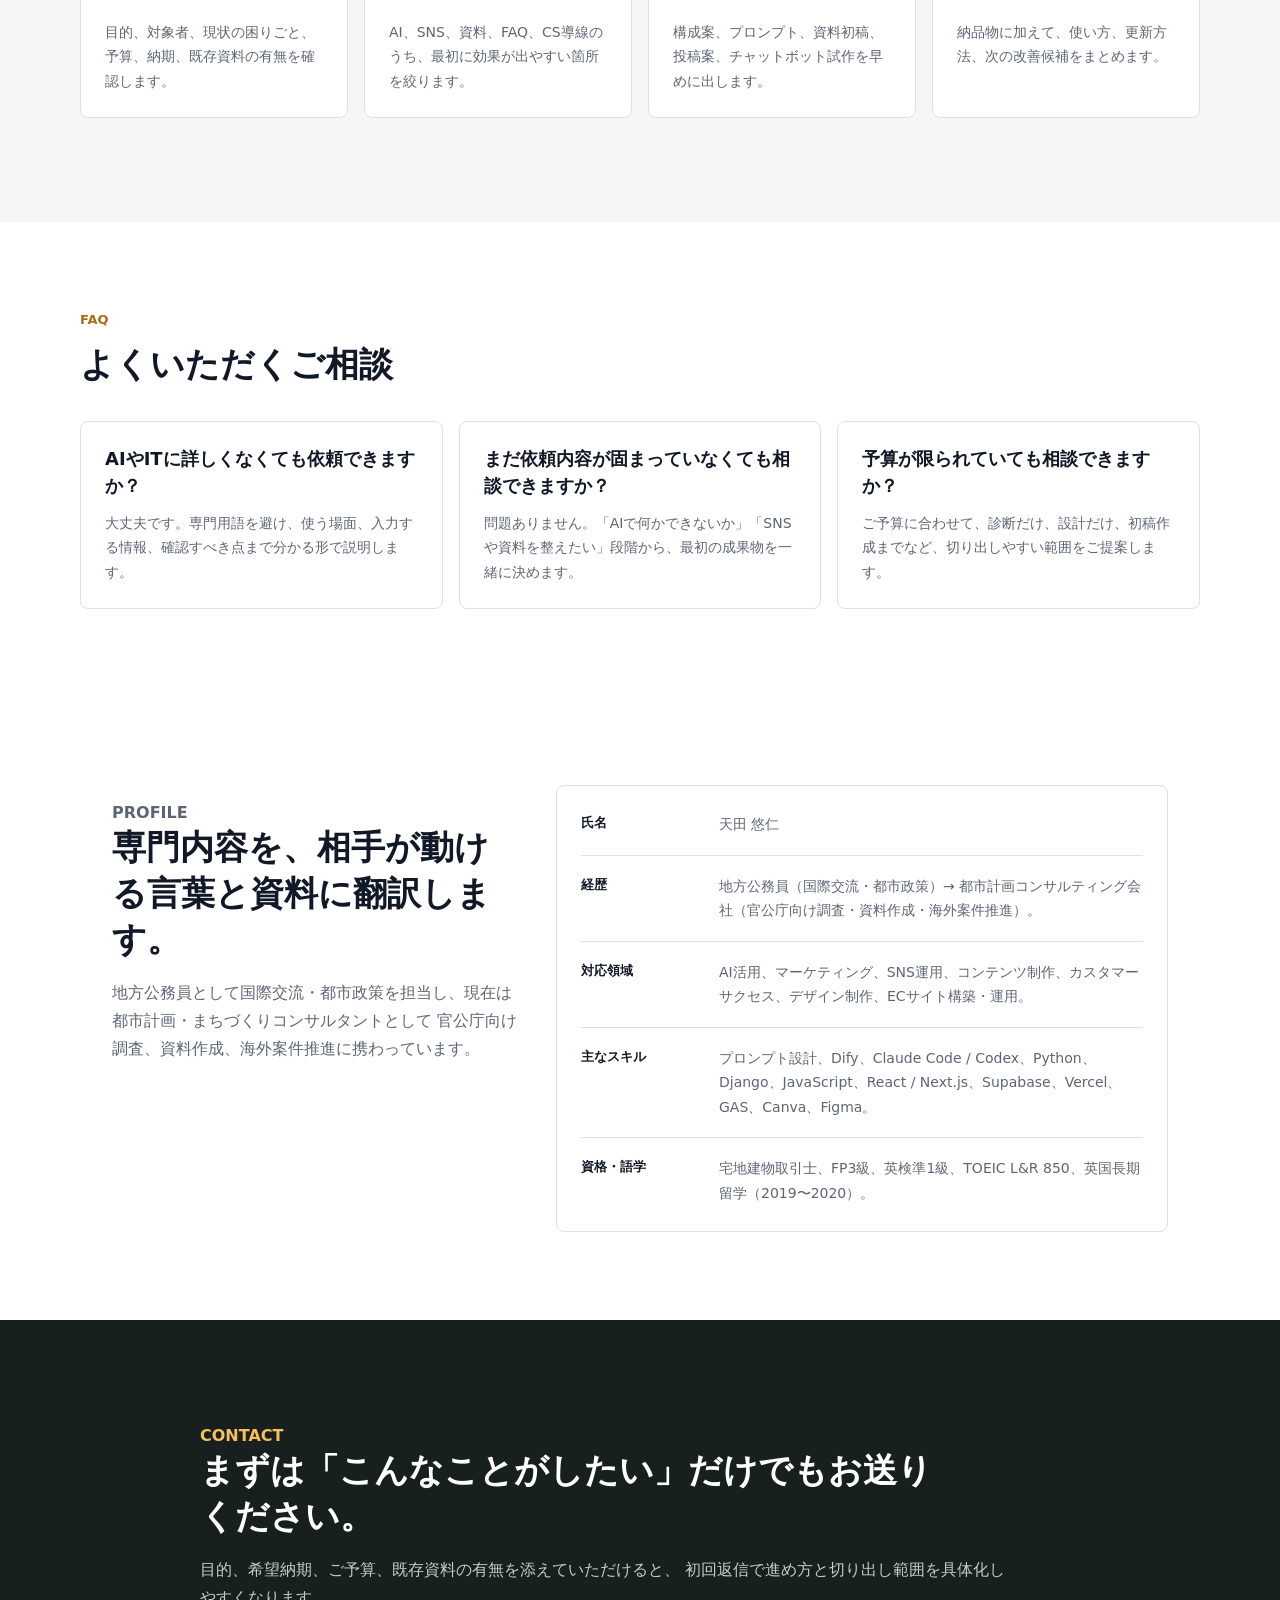
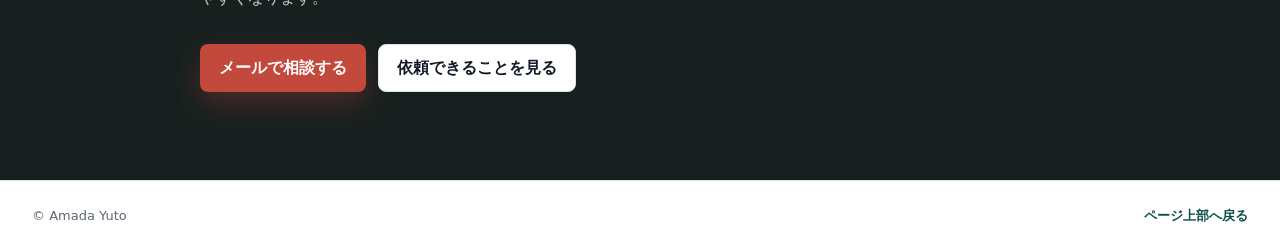
==== commit 90521623: "Replace subsidy case image with polished visual" ====
--- a/index.html
+++ b/index.html
@@ -361,7 +361,7 @@
 
           <article class="case-card">
             <figure class="case-media">
-              <img src="assets/case-subsidy-sheet.svg" alt="地域観光の補助金申請初動整理シートの実績サンプル" width="1536" height="1024" loading="lazy">
+              <img src="assets/case-subsidy-sheet-stylish.jpg" alt="地域観光の補助金申請初動整理シートの実績サンプル" width="1536" height="1024" loading="lazy">
             </figure>
             <div class="case-body">
               <p class="case-type">補助金申請 / 新規事業 / 地域復興</p>
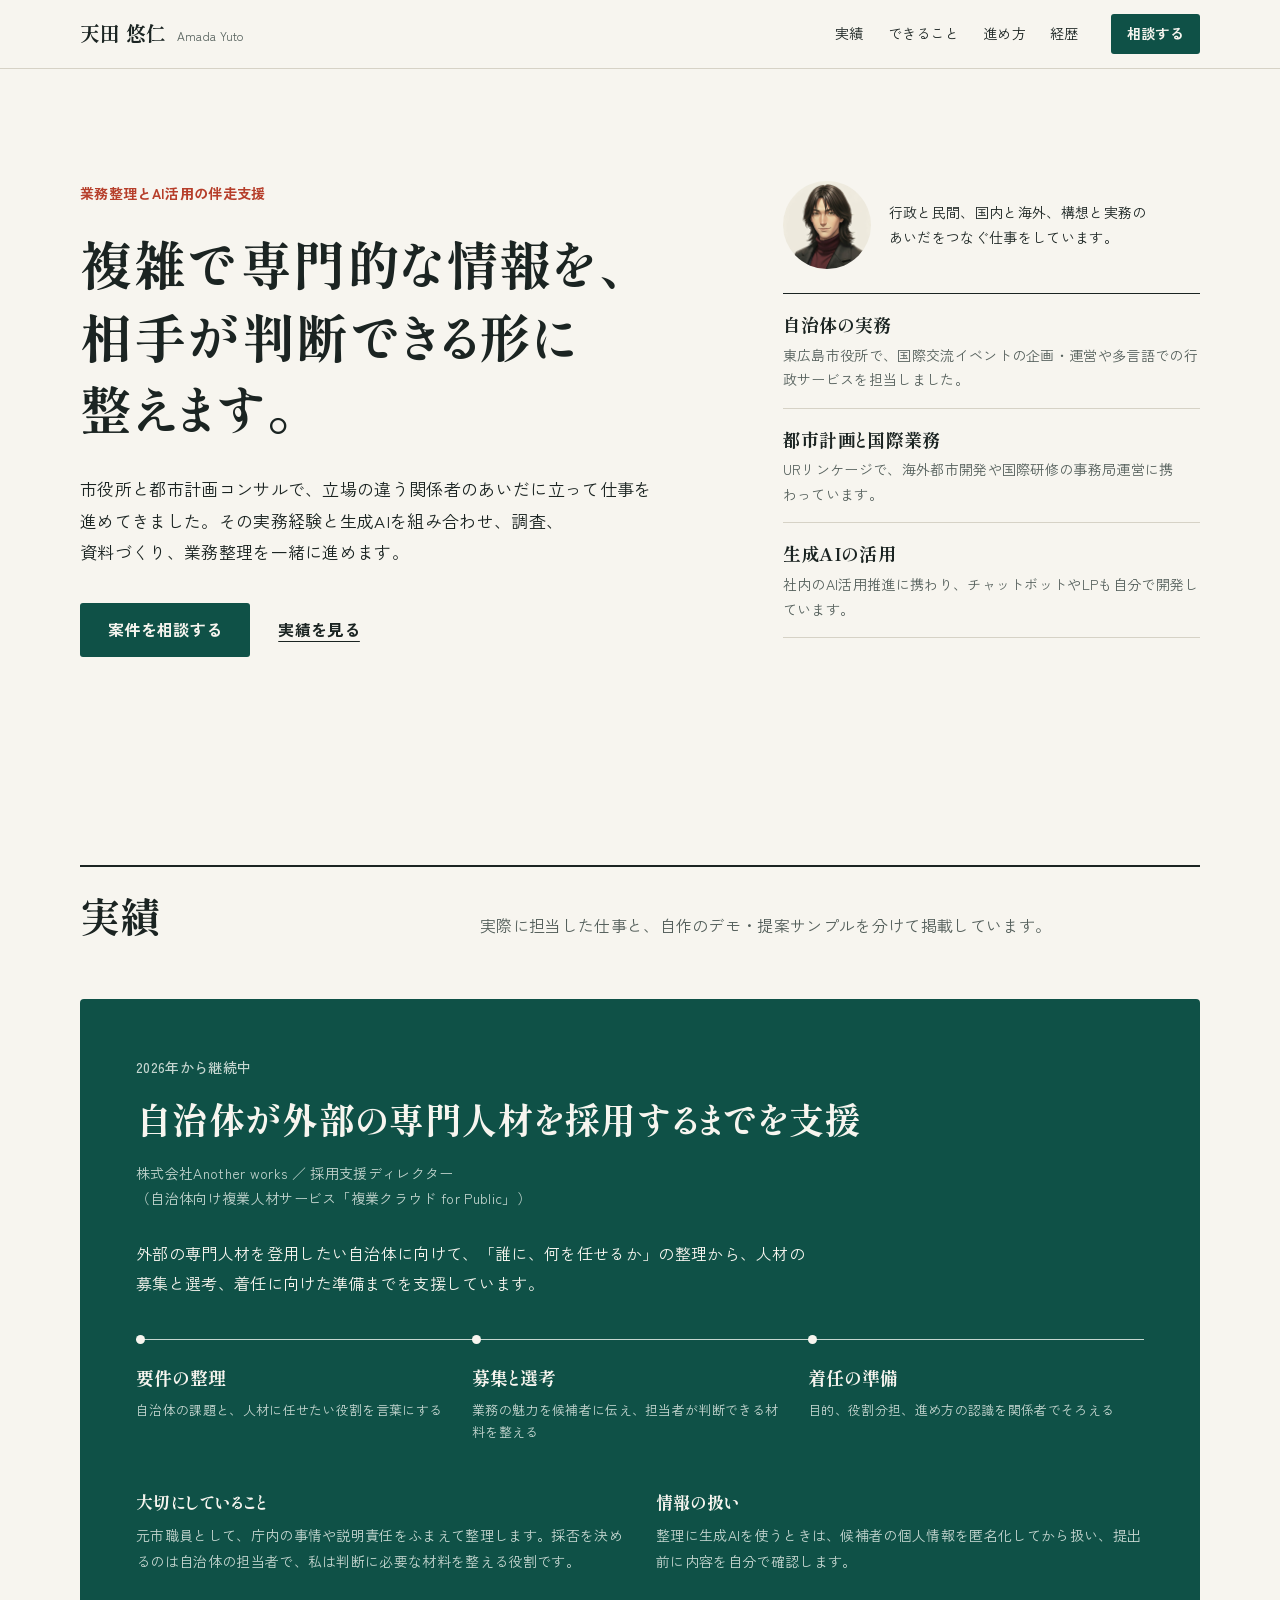
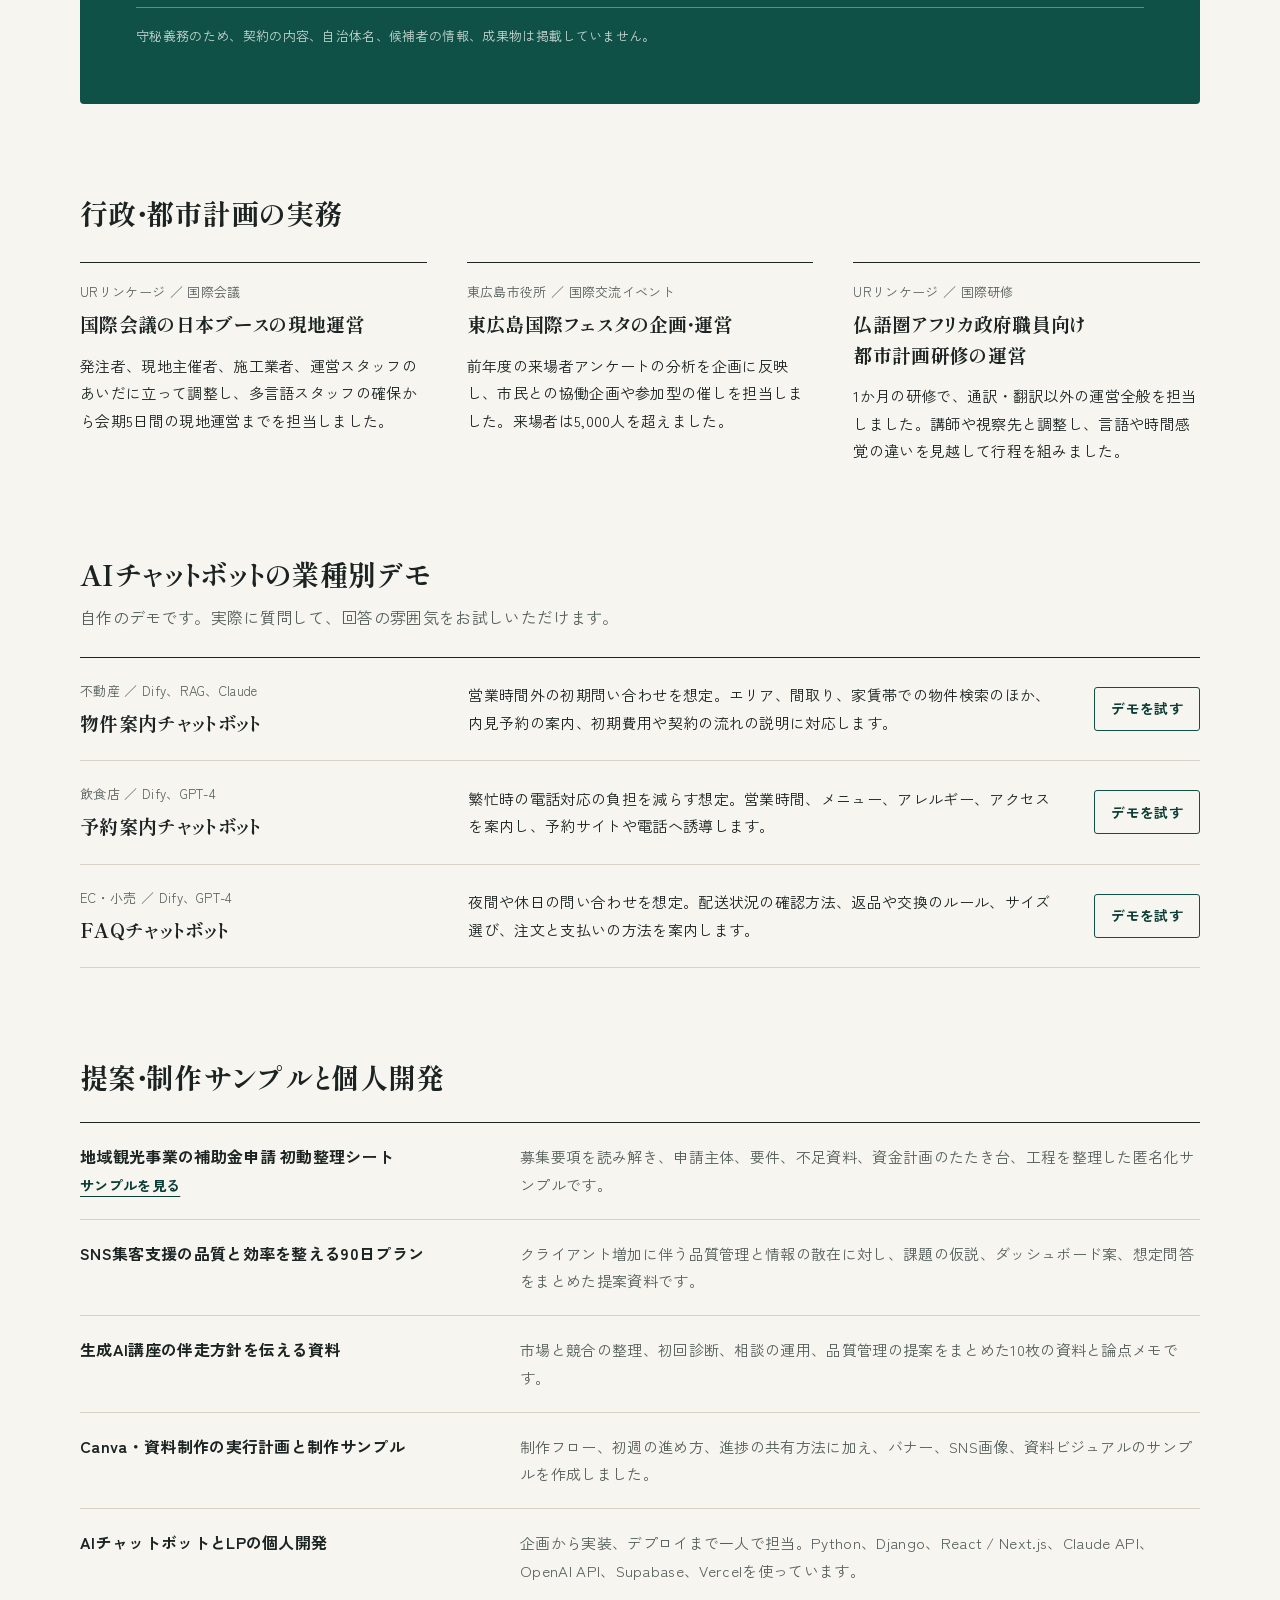
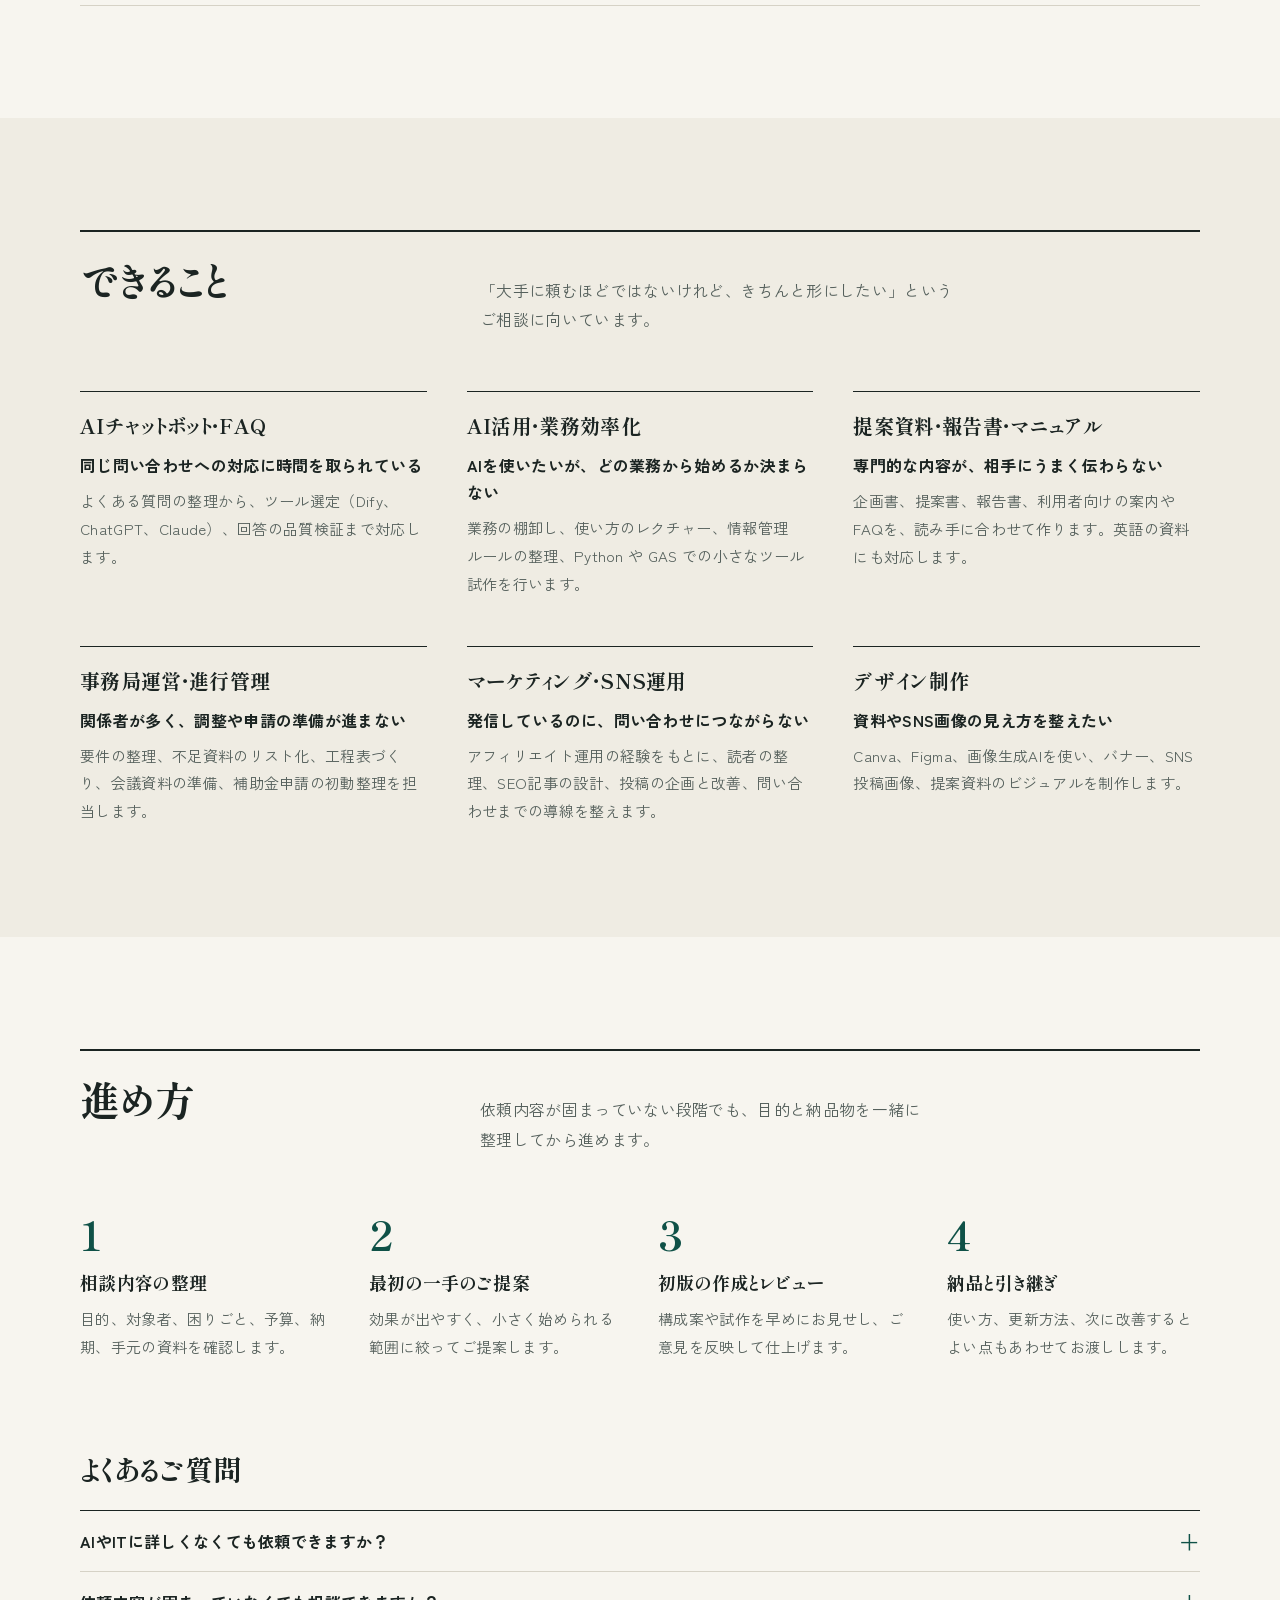
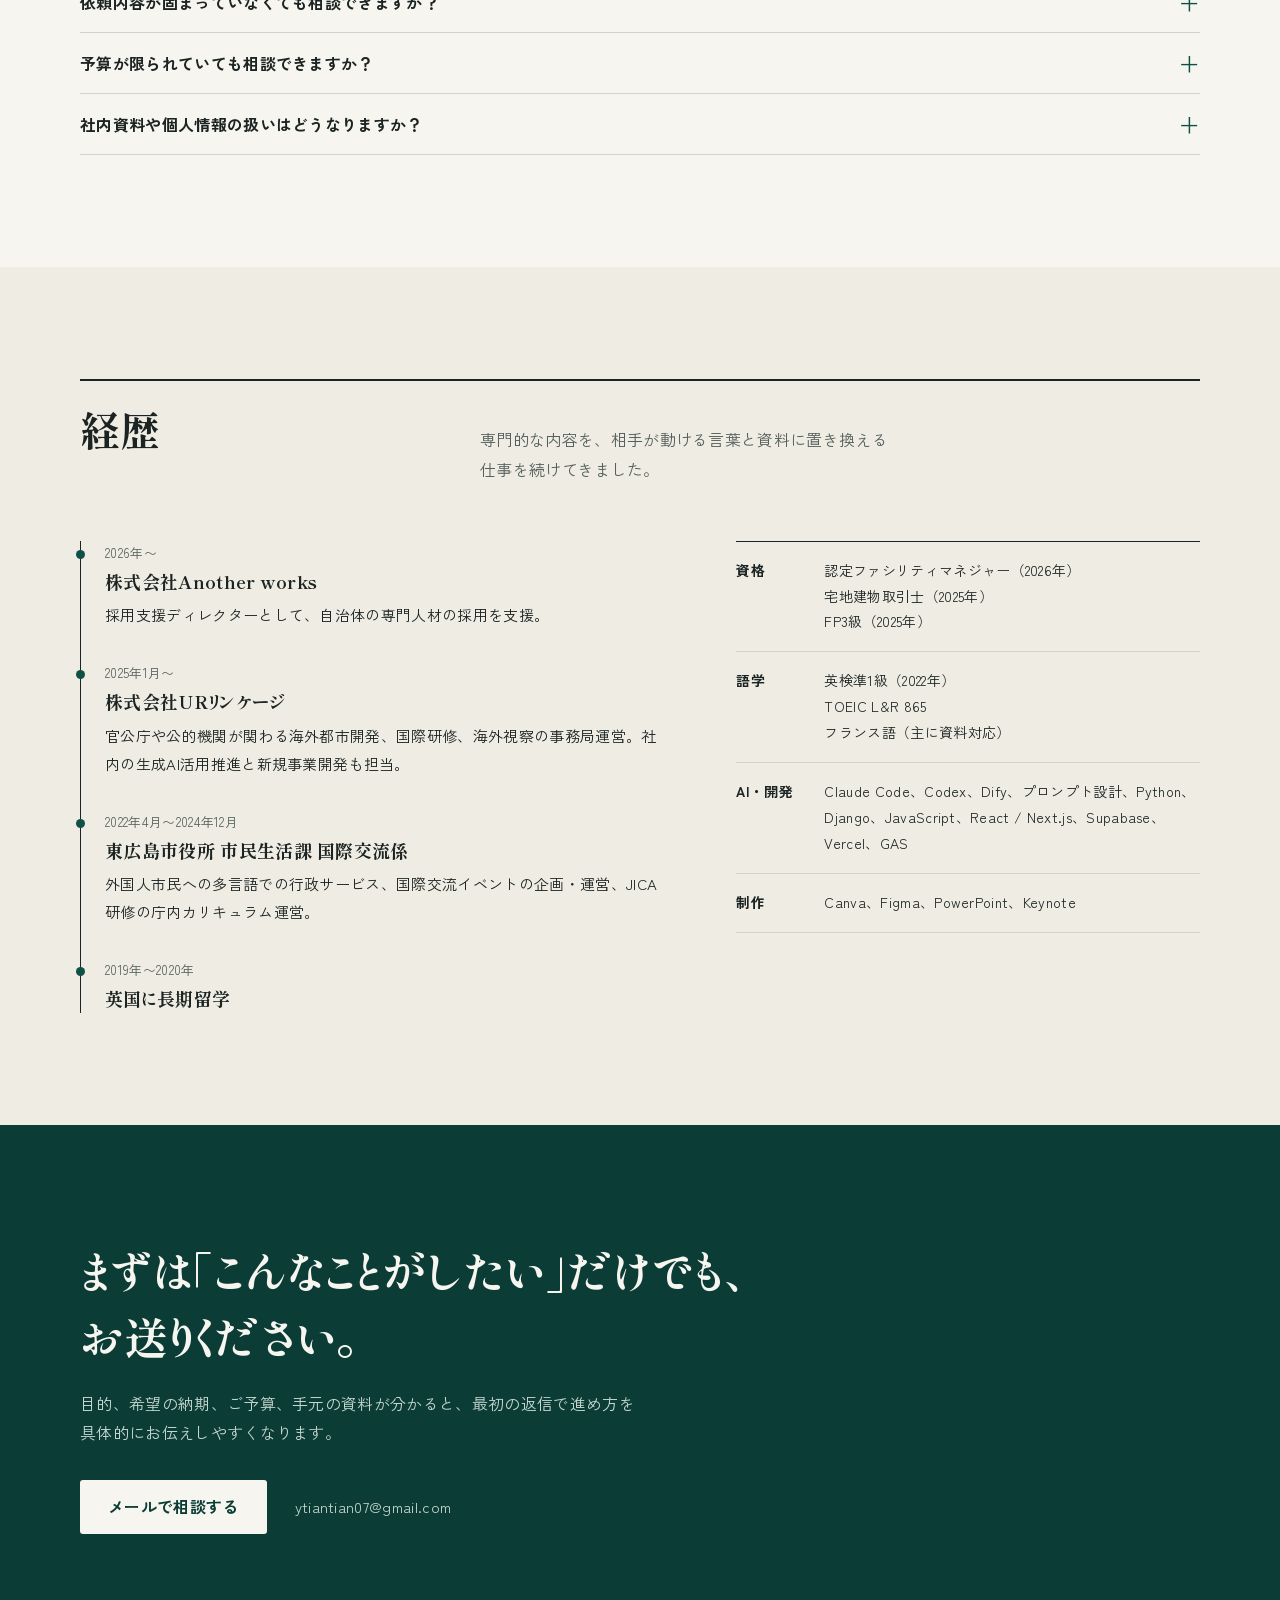
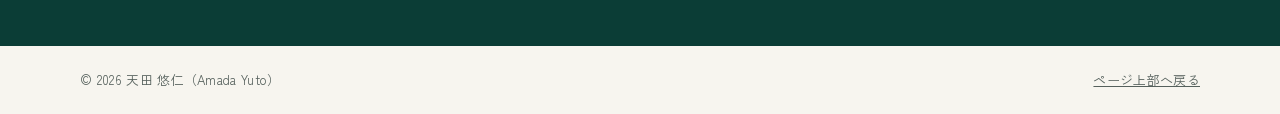
==== commit 1cf4be6e: "Redesign portfolio and add Another works experience Rework the copy and visual design, separate real" ====
--- a/index.html
+++ b/index.html
@@ -3,532 +3,364 @@
   <head>
     <meta charset="utf-8">
     <meta name="viewport" content="width=device-width, initial-scale=1">
-    <title>Amada Yuto | 業務整理とAI活用の伴走支援</title>
+    <title>天田 悠仁（Amada Yuto）｜業務整理とAI活用の伴走支援</title>
     <meta
       name="description"
-      content="Amada Yutoのポートフォリオ。AIチャットボット・RAG、SEO/SNS運用、提案資料、FAQ、オンボーディング資料、Canva制作まで対応します。"
+      content="市役所と都市計画コンサルでの実務経験と生成AIを組み合わせ、業務整理、AIチャットボット、提案資料、事務局運営、自治体の採用支援まで一緒に進めます。"
     >
-    <meta name="author" content="Amada Yuto">
-    <meta name="theme-color" content="#0f766e">
+    <meta name="author" content="天田 悠仁">
+    <meta name="theme-color" content="#f7f5ef">
     <link rel="canonical" href="https://ytiantian07-web.github.io/portfolio-site/">
     <meta property="og:type" content="website">
-    <meta property="og:title" content="Amada Yuto | 業務整理とAI活用の伴走支援">
+    <meta property="og:title" content="天田 悠仁（Amada Yuto）｜業務整理とAI活用の伴走支援">
     <meta property="og:url" content="https://ytiantian07-web.github.io/portfolio-site/">
-    <meta property="og:image" content="https://ytiantian07-web.github.io/portfolio-site/assets/hero-openai-gpt-image-2.jpg">
+    <meta property="og:image" content="https://ytiantian07-web.github.io/portfolio-site/assets/og.png">
     <meta
       property="og:description"
-      content="AIチャットボット・RAG、SEO/SNS運用、提案資料、FAQ、オンボーディング資料、Canva制作まで対応します。"
+      content="複雑で専門的な情報を、相手が判断できる形に整えます。市役所と都市計画コンサルでの実務経験と生成AIで、資料づくりから業務整理まで支援します。"
     >
-    <meta property="og:site_name" content="Amada Yuto Portfolio">
+    <meta property="og:site_name" content="天田 悠仁 ポートフォリオ">
+    <meta property="og:locale" content="ja_JP">
     <meta name="twitter:card" content="summary_large_image">
-    <meta name="twitter:image" content="https://ytiantian07-web.github.io/portfolio-site/assets/hero-openai-gpt-image-2.jpg">
+    <meta name="twitter:image" content="https://ytiantian07-web.github.io/portfolio-site/assets/og.png">
     <link
       rel="icon"
-      href="data:image/svg+xml,%3Csvg xmlns='http://www.w3.org/2000/svg' viewBox='0 0 64 64'%3E%3Crect width='64' height='64' rx='12' fill='%230f766e'/%3E%3Ctext x='32' y='40' text-anchor='middle' font-family='Arial,sans-serif' font-size='24' font-weight='700' fill='white'%3EAM%3C/text%3E%3C/svg%3E"
+      href="data:image/svg+xml,%3Csvg xmlns='http://www.w3.org/2000/svg' viewBox='0 0 64 64'%3E%3Crect width='64' height='64' rx='8' fill='%230f5147'/%3E%3Ctext x='32' y='41' text-anchor='middle' font-family='Arial,sans-serif' font-size='25' font-weight='700' fill='white'%3EAY%3C/text%3E%3C/svg%3E"
     >
-    <link rel="stylesheet" href="styles.css?v=20260617-subsidy-case">
+    <link rel="preconnect" href="https://fonts.googleapis.com">
+    <link rel="preconnect" href="https://fonts.gstatic.com" crossorigin>
+    <link href="https://fonts.googleapis.com/css2?family=Shippori+Mincho+B1:wght@600;700&family=Zen+Kaku+Gothic+New:wght@400;500;700&display=swap" rel="stylesheet">
+    <link rel="stylesheet" href="styles.css?v=20261109">
     <script type="application/ld+json">
       {
         "@context": "https://schema.org",
         "@type": "Person",
-        "name": "Amada Yuto",
-        "alternateName": "天田 悠仁",
+        "name": "天田 悠仁",
+        "alternateName": "Amada Yuto",
         "jobTitle": "業務整理とAI活用の伴走支援",
         "email": "mailto:ytiantian07@gmail.com",
+        "url": "https://ytiantian07-web.github.io/portfolio-site/",
         "knowsAbout": [
+          "業務整理",
+          "生成AI活用",
           "AIチャットボット",
-          "RAG",
-          "プロンプト設計",
-          "マーケティング",
-          "SNS運用",
           "資料作成",
-          "カスタマーサクセス",
-          "Canva"
+          "事務局運営",
+          "自治体の採用支援",
+          "SNS運用"
         ]
       }
     </script>
   </head>
   <body>
+    <a class="skip-link" href="#top">本文へ移動</a>
     <header class="site-header">
       <a class="brand" href="#top" aria-label="ページ上部へ戻る">
-        <span class="brand-mark">AM</span>
-        <span>
-          <strong>Amada Yuto</strong>
-          <small>業務整理とAI活用の伴走支援</small>
-        </span>
+        <strong>天田 悠仁</strong>
+        <small>Amada Yuto</small>
       </a>
       <nav class="site-nav" aria-label="主要ナビゲーション">
+        <a href="#works">実績</a>
         <a href="#services">できること</a>
-        <a href="#works">実績</a>
         <a href="#process">進め方</a>
-        <a href="#profile">プロフィール</a>
-        <a class="nav-cta" href="mailto:ytiantian07@gmail.com?subject=Portfolio%20Inquiry">相談する</a>
+        <a href="#profile">経歴</a>
       </nav>
+      <a class="nav-cta" href="mailto:ytiantian07@gmail.com?subject=%E3%83%9D%E3%83%BC%E3%83%88%E3%83%95%E3%82%A9%E3%83%AA%E3%82%AA%E3%81%8B%E3%82%89%E3%81%AE%E3%81%94%E7%9B%B8%E8%AB%87&amp;body=%E5%A4%A9%E7%94%B0%E6%A7%98%0A%0A%E4%BB%A5%E4%B8%8B%E3%81%AE%E5%86%85%E5%AE%B9%E3%81%A7%E7%9B%B8%E8%AB%87%E3%81%97%E3%81%9F%E3%81%84%E3%81%A7%E3%81%99%E3%80%82%0A%0A%E3%80%90%E7%9B%B8%E8%AB%87%E5%86%85%E5%AE%B9%E3%80%91%0A%E3%80%90%E5%B8%8C%E6%9C%9B%E7%B4%8D%E6%9C%9F%E3%80%91%0A%E3%80%90%E3%81%94%E4%BA%88%E7%AE%97%E3%81%AE%E7%9B%AE%E5%AE%89%E3%80%91%0A%E3%80%90%E5%8F%82%E8%80%83URL%E3%83%BB%E8%B3%87%E6%96%99%E3%80%91%0A%E3%80%90%E3%81%9D%E3%81%AE%E4%BB%96%E3%80%91%0A">相談する</a>
     </header>
 
     <main id="top">
       <section class="hero" aria-labelledby="hero-title">
-        <div class="hero-shade" aria-hidden="true"></div>
-        <div class="hero-inner">
-          <div class="hero-profile">
-            <img src="assets/profile-amada-yuto.jpg" alt="Amada Yutoのプロフィール画像" width="720" height="720">
-            <div class="hero-profile-copy">
-              <span class="hero-profile-name">Amada Yuto</span>
-              <span class="hero-profile-role">業務整理とAI活用の伴走支援</span>
-            </div>
-          </div>
-          <p class="eyebrow">AI / Marketing / Business document design</p>
-          <h1 id="hero-title">複雑で専門的な情報を、相手が判断しやすい形に整えます。</h1>
+        <div class="hero-copy">
+          <p class="eyebrow">業務整理とAI活用の伴走支援</p>
+          <h1 id="hero-title">
+            <span>複雑で専門的な情報を、</span><span>相手が判断できる形に</span><span>整えます。</span>
+          </h1>
           <p class="hero-lead">
-            行政・都市計画コンサルの実務経験と生成AI活用をもとに、
-            調査・資料作成・業務整理をまとめて支援します。
+            市役所と都市計画コンサルで、立場の違う関係者のあいだに立って仕事を進めてきました。その実務経験と生成AIを組み合わせ、調査、資料づくり、業務整理を一緒に進めます。
           </p>
-          <div class="hero-actions" aria-label="主要アクション">
-            <a class="button button-primary" href="mailto:ytiantian07@gmail.com?subject=Portfolio%20Inquiry">案件内容を相談する</a>
-            <a class="button button-secondary" href="#works">実績を見る</a>
-          </div>
-          <dl class="hero-facts" aria-label="対応領域">
-            <div>
-              <dt>AI活用</dt>
-              <dd>問い合わせ対応・FAQを省力化</dd>
-            </div>
-            <div>
-              <dt>マーケ設計</dt>
-              <dd>SEO / SNS / LPのCV導線改善</dd>
-            </div>
-            <div>
-              <dt>資料設計</dt>
-              <dd>会議・提案で判断が進む資料</dd>
+          <div class="hero-actions">
+            <a class="button button-primary" href="mailto:ytiantian07@gmail.com?subject=%E3%83%9D%E3%83%BC%E3%83%88%E3%83%95%E3%82%A9%E3%83%AA%E3%82%AA%E3%81%8B%E3%82%89%E3%81%AE%E3%81%94%E7%9B%B8%E8%AB%87&amp;body=%E5%A4%A9%E7%94%B0%E6%A7%98%0A%0A%E4%BB%A5%E4%B8%8B%E3%81%AE%E5%86%85%E5%AE%B9%E3%81%A7%E7%9B%B8%E8%AB%87%E3%81%97%E3%81%9F%E3%81%84%E3%81%A7%E3%81%99%E3%80%82%0A%0A%E3%80%90%E7%9B%B8%E8%AB%87%E5%86%85%E5%AE%B9%E3%80%91%0A%E3%80%90%E5%B8%8C%E6%9C%9B%E7%B4%8D%E6%9C%9F%E3%80%91%0A%E3%80%90%E3%81%94%E4%BA%88%E7%AE%97%E3%81%AE%E7%9B%AE%E5%AE%89%E3%80%91%0A%E3%80%90%E5%8F%82%E8%80%83URL%E3%83%BB%E8%B3%87%E6%96%99%E3%80%91%0A%E3%80%90%E3%81%9D%E3%81%AE%E4%BB%96%E3%80%91%0A">案件を相談する</a>
+            <a class="text-link" href="#works">実績を見る</a>
+          </div>
+        </div>
+        <aside class="hero-side" aria-label="経験の要点">
+          <div class="hero-person">
+            <img src="assets/profile-amada-yuto.jpg" alt="天田 悠仁のプロフィールイラスト" width="720" height="720">
+            <p>行政と民間、国内と海外、構想と実務のあいだをつなぐ仕事をしています。</p>
+          </div>
+          <dl class="hero-facts">
+            <div>
+              <dt>自治体の実務</dt>
+              <dd>東広島市役所で、国際交流イベントの企画・運営や多言語での行政サービスを担当しました。</dd>
+            </div>
+            <div>
+              <dt>都市計画と国際業務</dt>
+              <dd>URリンケージで、海外都市開発や国際研修の事務局運営に携わっています。</dd>
+            </div>
+            <div>
+              <dt>生成AIの活用</dt>
+              <dd>社内のAI活用推進に携わり、チャットボットやLPも自分で開発しています。</dd>
             </div>
           </dl>
-        </div>
-      </section>
-
-      <section class="section intro-section" aria-labelledby="intro-title">
-        <div class="section-head">
-          <p class="eyebrow">For business owners / teams</p>
-          <h2 id="intro-title">「大手に頼むほどではないけれど、きちんと形にしたい」相談に向いています。</h2>
-          <p>
-            本業では都市計画・まちづくりコンサルタントとして、官公庁や国際機関向けの調査・資料作成・制度設計に従事。
-            副業では、マーケティング支援、SNS運用、AI活用、デザイン制作を、実務で使える納品物として設計します。
-          </p>
-        </div>
-        <div class="proof-grid">
-          <article>
-            <span class="proof-label">読み解く力</span>
-            <strong>官公庁・国際機関向けの調査資料を扱う情報整理力</strong>
-            <p>制度や専門情報を読み取り、相手のリテラシーに合わせて説明資料・判断材料へ変換します。</p>
-          </article>
-          <article>
-            <span class="proof-label">動かす設計</span>
-            <strong>SEO、SNS、CTAまで一貫したマーケティング設計</strong>
-            <p>高単価商材のアフィリエイト運用経験をもとに、検索意図とCV導線からコンテンツを組み立てます。</p>
-          </article>
-          <article>
-            <span class="proof-label">AIの実運用</span>
-            <strong>日常業務にAIを組み込み、資料作成時間を短縮</strong>
-            <p>ChatGPTやClaudeを業務で使い、プロンプト設計、チャットボット、RAG、ツール開発へ展開しています。</p>
-          </article>
-        </div>
-      </section>
-
-      <section class="section alt-section" id="services" aria-labelledby="services-title">
-        <div class="section-head">
-          <p class="eyebrow">Services</p>
-          <h2 id="services-title">対応できる業務</h2>
-          <p>「AIを使いたい」「SNSを整えたい」「説明資料を作りたい」を、依頼しやすい単位に分けています。</p>
-        </div>
-        <div class="service-grid">
-          <article class="service-card">
-            <h3>AIチャットボット・RAG構築</h3>
-            <p>顧客対応、社内FAQ、マニュアル検索など、聞けば答えてくれる業務用チャットボットを設計します。</p>
-            <ul>
-              <li>Dify / ChatGPT / Claudeの選定</li>
-              <li>プロンプト設計と回答品質の検証</li>
-              <li>社内資料・FAQをもとにした応答設計</li>
-            </ul>
-          </article>
-          <article class="service-card">
-            <h3>AI活用・業務効率化サポート</h3>
-            <p>文書作成、リサーチ、メール対応、レポート作成など、日常業務にAIを組み込む流れを整えます。</p>
-            <ul>
-              <li>ChatGPT / Claudeの使い方レクチャー</li>
-              <li>Claude Code / Pythonでのツール試作</li>
-              <li>AI利用時の情報管理ルール整理</li>
-            </ul>
-          </article>
-          <article class="service-card">
-            <h3>マーケティング・SNS運用</h3>
-            <p>検索意図、ターゲット、投稿企画、CTAをつなぎ、ユーザーが次に動きやすい導線を作ります。</p>
-            <ul>
-              <li>SEO記事設計・CV導線構築</li>
-              <li>SNS投稿の企画・作成・改善</li>
-              <li>toB / toC向け訴求整理</li>
-            </ul>
-          </article>
-          <article class="service-card">
-            <h3>提案資料・レポート・マニュアル制作</h3>
-            <p>専門的な内容を、発注者・顧客・社内メンバーが理解しやすい資料へ翻訳します。</p>
-            <ul>
-              <li>企画書・提案書・報告書</li>
-              <li>ユーザー対応マニュアル・FAQ</li>
-              <li>一般向けリライト・英日対応</li>
-            </ul>
-          </article>
-          <article class="service-card">
-            <h3>カスタマーサクセス設計</h3>
-            <p>ユーザーが迷いやすい箇所を整理し、オンボーディング、ヘルプコンテンツ、対応文面に落とし込みます。</p>
-            <ul>
-              <li>オンボーディング資料</li>
-              <li>ユーザーコミュニケーション設計</li>
-              <li>認識ズレを減らす文章設計</li>
-            </ul>
-          </article>
-          <article class="service-card">
-            <h3>デザイン制作・ビジュアル設計</h3>
-            <p>CanvaやAI画像生成を使い、SNS画像、バナー、提案資料の見え方を整えます。</p>
-            <ul>
-              <li>Canvaでのバナー・SNS投稿画像</li>
-              <li>Midjourney / DALL-E等の画像生成</li>
-              <li>Figma・資料ビジュアル設計</li>
-            </ul>
-          </article>
-        </div>
+        </aside>
       </section>
 
       <section class="section" id="works" aria-labelledby="works-title">
         <div class="section-head">
-          <p class="eyebrow">Works</p>
-          <h2 id="works-title">サービス提供例・制作実績</h2>
-          <p>
-            AI活用、マーケティング、資料制作、デザイン制作でどのような支援ができるかを、
-            相談背景、担当範囲、使用ツール、納品物の形で紹介します。
-          </p>
-        </div>
-
-        <div class="chatbot-showcase" aria-labelledby="chatbot-works-title">
-          <div class="chatbot-intro">
-            <p class="eyebrow">AI chatbot demos</p>
-            <h3 id="chatbot-works-title">AIチャットボット構築実績</h3>
-            <p>
-              これまでに構築したチャットボットの一部です。不動産、飲食店、ECなど、
-              業種ごとの問い合わせ内容に合わせて、FAQ・予約案内・RAG検索を設計できます。
+          <h2 id="works-title">実績</h2>
+          <p>実際に担当した仕事と、自作のデモ・提案サンプルを分けて掲載しています。</p>
+        </div>
+
+        <article class="feature" aria-labelledby="feature-title">
+          <div class="feature-head">
+            <p class="feature-tag">2026年から継続中</p>
+            <h3 id="feature-title">自治体が外部の専門人材を採用するまでを支援</h3>
+            <p class="feature-client">
+              株式会社Another works ／ 採用支援ディレクター<br>
+              （自治体向け複業人材サービス「複業クラウド for Public」）
             </p>
           </div>
-          <div class="chatbot-grid">
-            <article class="chatbot-card">
-              <p class="case-type">不動産 / RAG検索</p>
-              <h4>不動産会社向け案内チャットボット</h4>
-              <dl class="chatbot-meta">
-                <div>
-                  <dt>対象業種</dt>
-                  <dd>不動産</dd>
-                </div>
-                <div>
-                  <dt>使用技術</dt>
-                  <dd>Dify + RAG機能 + Claude</dd>
-                </div>
-              </dl>
-              <p class="chatbot-section-label">解決した課題</p>
-              <ul>
-                <li>初期問い合わせ対応や営業時間外の物件案内を効率化</li>
-                <li>同じ質問への回答負荷と、問い合わせ内容のばらつきを軽減</li>
-              </ul>
-              <p class="chatbot-section-label">主な機能</p>
-              <ul>
-                <li>エリア、間取り、家賃帯などによる物件情報のRAG検索</li>
-                <li>内見予約の受付案内、初期費用・契約の流れの説明</li>
-                <li>ペット可物件、駐車場、設備などのFAQ自動応答</li>
-              </ul>
-              <a class="demo-link" href="https://udify.app/chat/yYyCpLnRcznLITER" target="_blank" rel="noreferrer">デモを試す</a>
-            </article>
-
-            <article class="chatbot-card">
-              <p class="case-type">飲食店 / 予約案内</p>
-              <h4>飲食店向け予約案内チャットボット</h4>
-              <dl class="chatbot-meta">
-                <div>
-                  <dt>対象業種</dt>
-                  <dd>飲食店</dd>
-                </div>
-                <div>
-                  <dt>使用技術</dt>
-                  <dd>Dify + GPT-4</dd>
-                </div>
-              </dl>
-              <p class="chatbot-section-label">解決した課題</p>
-              <ul>
-                <li>営業時間外や繁忙時の予約・問い合わせ対応を補助</li>
-                <li>電話対応の負担を減らし、店舗運営へ集中しやすくする</li>
-              </ul>
-              <p class="chatbot-section-label">主な機能</p>
-              <ul>
-                <li>営業時間・定休日、予約方法、メニュー・料金の案内</li>
-                <li>アレルギー対応、アクセス、駐車場情報の提供</li>
-                <li>予約サイトや電話番号へのスムーズな誘導</li>
-              </ul>
-              <a class="demo-link" href="https://udify.app/chat/mcltAMjZNdTeENL3" target="_blank" rel="noreferrer">デモを試す</a>
-            </article>
-
-            <article class="chatbot-card">
-              <p class="case-type">EC・小売 / FAQ</p>
-              <h4>ECサイト向けFAQチャットボット</h4>
-              <dl class="chatbot-meta">
-                <div>
-                  <dt>対象業種</dt>
-                  <dd>EC・小売</dd>
-                </div>
-                <div>
-                  <dt>使用技術</dt>
-                  <dd>Dify + GPT-4</dd>
-                </div>
-              </dl>
-              <p class="chatbot-section-label">解決した課題</p>
-              <ul>
-                <li>配送・返品など、繰り返し発生する問い合わせを自動化</li>
-                <li>夜間・休日の問い合わせ対応とサポート人手不足を補助</li>
-              </ul>
-              <p class="chatbot-section-label">主な機能</p>
-              <ul>
-                <li>配送状況の確認方法、返品・交換ポリシーの説明</li>
-                <li>サイズ選び、商品FAQ、注文方法・支払い方法の案内</li>
-                <li>初めてのお客様でも購入まで迷いにくい導線づくり</li>
-              </ul>
-              <a class="demo-link" href="https://udify.app/chat/TS0KNwZAu8Ntj6D4" target="_blank" rel="noreferrer">デモを試す</a>
-            </article>
-          </div>
-          <p class="chatbot-cta">
-            上記以外の業種・用途でも対応可能です。まずは「どの問い合わせを減らしたいか」からご相談ください。
-          </p>
-        </div>
-
-        <div class="case-grid">
-          <article class="case-card">
-            <figure class="case-media">
-              <img src="assets/case-ai-chatbot-stylish.jpg" alt="AIチャットボットとLP制作の実績イメージ" width="1536" height="1024" loading="lazy">
-            </figure>
-            <div class="case-body">
-              <p class="case-type">AI活用 / 個人開発</p>
-              <h3>AIチャットボット・LP制作の実装経験</h3>
-              <dl class="case-detail">
-                <div>
-                  <dt>課題</dt>
-                  <dd>AI活用を提案だけで終わらせず、要件定義から実装・デプロイまで手触りを持って検証する必要があった。</dd>
-                </div>
-                <div>
-                  <dt>担当範囲</dt>
-                  <dd>企画、実装、デバッグ、プロンプト検証、DB・認証連携、Vercelへのデプロイ。</dd>
-                </div>
-                <div>
-                  <dt>使用技術</dt>
-                  <dd>Python、Django、JavaScript、React / Next.js、Claude API、OpenAI API、Supabase、Vercel、GitHub。</dd>
-                </div>
-                <div>
-                  <dt>成果・納品物</dt>
-                  <dd>AIチャットボット試作、自作LP、Claude Codeを用いた開発フローの実践記録。</dd>
-                </div>
-              </dl>
-            </div>
-          </article>
-
-          <article class="case-card">
-            <figure class="case-media">
-              <img src="assets/case-sns-plan-stylish.jpg" alt="匿名企業向けSNS運用・業務改善提案の実績イメージ" width="1536" height="1024" loading="lazy">
-            </figure>
-            <div class="case-body">
-              <p class="case-type">マーケティング / SNS運用 / PM提案</p>
-              <h3>SNS集客支援の品質・効率を整える90日プラン</h3>
-              <dl class="case-detail">
-                <div>
-                  <dt>課題</dt>
-                  <dd>クライアント増加に伴い、品質担保、業務効率化、情報散在への打ち手を示す必要があった。</dd>
-                </div>
-                <div>
-                  <dt>担当範囲</dt>
-                  <dd>募集要項の読解、課題仮説、PMの立ち位置、ダッシュボード案、想定Q&Aの作成。</dd>
-                </div>
-                <div>
-                  <dt>使用ツール</dt>
-                  <dd>Google Sheets / GAS想定、Claude Code、PowerPoint。</dd>
-                </div>
-                <div>
-                  <dt>成果・納品物</dt>
-                  <dd>面談で議論できる提案資料、読み原稿、質問回答メモを整備。</dd>
-                </div>
-              </dl>
-            </div>
-          </article>
-
-          <article class="case-card">
-            <figure class="case-media">
-              <img src="assets/case-subsidy-sheet-stylish.jpg" alt="地域観光の補助金申請初動整理シートの実績サンプル" width="1536" height="1024" loading="lazy">
-            </figure>
-            <div class="case-body">
-              <p class="case-type">補助金申請 / 新規事業 / 地域復興</p>
-              <h3>地域観光事業向け 補助金申請の初動整理シート</h3>
-              <dl class="case-detail">
-                <div>
-                  <dt>相談背景</dt>
-                  <dd>地域の食と体験型ツアーを組み合わせる新規事業で、協議会設立と補助金申請を短期間で並行して進める必要があった。</dd>
-                </div>
-                <div>
-                  <dt>担当範囲</dt>
-                  <dd>募集要項の読解、申請主体・要件・不足資料の整理、資金計画たたき台、2026年6月中旬から7月末までの工程設計。</dd>
-                </div>
-                <div>
-                  <dt>使用ツール</dt>
-                  <dd>Excel、公開情報リサーチ、Codex、補助金申請向け要件整理テンプレート。</dd>
-                </div>
-                <div>
-                  <dt>成果・納品物</dt>
-                  <dd>面談前に送れる匿名化サンプルとして、初動整理シート、要件対応表、面談質問、送付メモを作成。</dd>
-                </div>
-              </dl>
-              <div class="case-actions">
-                <a class="demo-link" href="food-tour-subsidy-demo.html">詳細デモを見る</a>
+          <p class="feature-lead">外部の専門人材を登用したい自治体に向けて、「誰に、何を任せるか」の整理から、人材の募集と選考、着任に向けた準備までを支援しています。</p>
+          <ol class="feature-steps" aria-label="支援の流れ">
+            <li>
+              <strong>要件の整理</strong>
+              <span>自治体の課題と、人材に任せたい役割を言葉にする</span>
+            </li>
+            <li>
+              <strong>募集と選考</strong>
+              <span>業務の魅力を候補者に伝え、担当者が判断できる材料を整える</span>
+            </li>
+            <li>
+              <strong>着任の準備</strong>
+              <span>目的、役割分担、進め方の認識を関係者でそろえる</span>
+            </li>
+          </ol>
+          <div class="feature-notes">
+            <div>
+              <h4>大切にしていること</h4>
+              <p>元市職員として、庁内の事情や説明責任をふまえて整理します。採否を決めるのは自治体の担当者で、私は判断に必要な材料を整える役割です。</p>
+            </div>
+            <div>
+              <h4>情報の扱い</h4>
+              <p>整理に生成AIを使うときは、候補者の個人情報を匿名化してから扱い、提出前に内容を自分で確認します。</p>
+            </div>
+          </div>
+          <p class="feature-footnote">守秘義務のため、契約の内容、自治体名、候補者の情報、成果物は掲載していません。</p>
+        </article>
+
+        <div class="work-group" aria-labelledby="public-works-title">
+          <h3 id="public-works-title">行政・都市計画の実務</h3>
+          <div class="public-grid">
+            <article>
+              <p class="work-meta">URリンケージ ／ 国際会議</p>
+              <h4>国際会議の日本ブースの現地運営</h4>
+              <p>発注者、現地主催者、施工業者、運営スタッフのあいだに立って調整し、多言語スタッフの確保から会期5日間の現地運営までを担当しました。</p>
+            </article>
+            <article>
+              <p class="work-meta">東広島市役所 ／ 国際交流イベント</p>
+              <h4>東広島国際フェスタの企画・運営</h4>
+              <p>前年度の来場者アンケートの分析を企画に反映し、市民との協働企画や参加型の催しを担当しました。来場者は5,000人を超えました。</p>
+            </article>
+            <article>
+              <p class="work-meta">URリンケージ ／ 国際研修</p>
+              <h4>仏語圏アフリカ政府職員向け 都市計画研修の運営</h4>
+              <p>1か月の研修で、通訳・翻訳以外の運営全般を担当しました。講師や視察先と調整し、言語や時間感覚の違いを見越して行程を組みました。</p>
+            </article>
+          </div>
+        </div>
+
+        <div class="work-group" aria-labelledby="chatbot-works-title">
+          <h3 id="chatbot-works-title">AIチャットボットの業種別デモ</h3>
+          <p class="group-lead">自作のデモです。実際に質問して、回答の雰囲気をお試しいただけます。</p>
+          <div class="demo-list">
+            <article class="demo-row">
+              <div>
+                <p class="work-meta">不動産 ／ Dify、RAG、Claude</p>
+                <h4>物件案内チャットボット</h4>
               </div>
-            </div>
-          </article>
-
-          <article class="case-card">
-            <figure class="case-media">
-              <img src="assets/case-ai-mentor-stylish.jpg" alt="生成AI講座向け資料制作の実績イメージ" width="1536" height="1024" loading="lazy">
-            </figure>
-            <div class="case-body">
-              <p class="case-type">AIメンター / 提案資料</p>
-              <h3>生成AI講座の伴走品質を伝える資料</h3>
-              <dl class="case-detail">
-                <div>
-                  <dt>課題</dt>
-                  <dd>受講生がAIに触れるだけで終わらず、仕事や副業で小さな成果物を作る支援方針を伝える必要があった。</dd>
-                </div>
-                <div>
-                  <dt>担当範囲</dt>
-                  <dd>案件理解、市場・競合整理、初回診断、相談運用、品質管理の提案、トークメモ作成。</dd>
-                </div>
-                <div>
-                  <dt>使用ツール</dt>
-                  <dd>Claude Code / Codex、Keynote、PowerPoint、外部情報リサーチ。</dd>
-                </div>
-                <div>
-                  <dt>成果・納品物</dt>
-                  <dd>10枚構成の資料と、相談時に使える論点メモを作成。</dd>
-                </div>
-              </dl>
-            </div>
-          </article>
-
-          <article class="case-card">
-            <figure class="case-media">
-              <img src="assets/case-design-stylish.jpg" alt="Canvaと資料制作の実績イメージ" width="1536" height="1024" loading="lazy">
-            </figure>
-            <div class="case-body">
-              <p class="case-type">デザイン制作 / 提案資料</p>
-              <h3>Canva・資料制作案件向けの実行計画と制作サンプル</h3>
-              <dl class="case-detail">
-                <div>
-                  <dt>課題</dt>
-                  <dd>制作リソース不足の現場に対し、指示理解、レビュー、納品のサイクルを短く安定して回せることを示す必要があった。</dd>
-                </div>
-                <div>
-                  <dt>担当範囲</dt>
-                  <dd>案件理解、制作フロー、初週の進め方、進捗共有、Canva中心の対応範囲整理。</dd>
-                </div>
-                <div>
-                  <dt>使用ツール</dt>
-                  <dd>Canva、Figma、Illustrator簡易修正想定、PowerPoint。</dd>
-                </div>
-                <div>
-                  <dt>成果・納品物</dt>
-                  <dd>業務委託向け提案資料、バナー・SNS画像・資料ビジュアル制作のサンプル群。</dd>
-                </div>
-              </dl>
-            </div>
-          </article>
-        </div>
-      </section>
-
-      <section class="section alt-section" id="process" aria-labelledby="process-title">
+              <p>営業時間外の初期問い合わせを想定。エリア、間取り、家賃帯での物件検索のほか、内見予約の案内、初期費用や契約の流れの説明に対応します。</p>
+              <a class="demo-link" href="https://udify.app/chat/yYyCpLnRcznLITER" target="_blank" rel="noreferrer">デモを試す<span class="visually-hidden">（不動産、新しいタブで開きます）</span></a>
+            </article>
+            <article class="demo-row">
+              <div>
+                <p class="work-meta">飲食店 ／ Dify、GPT-4</p>
+                <h4>予約案内チャットボット</h4>
+              </div>
+              <p>繁忙時の電話対応の負担を減らす想定。営業時間、メニュー、アレルギー、アクセスを案内し、予約サイトや電話へ誘導します。</p>
+              <a class="demo-link" href="https://udify.app/chat/mcltAMjZNdTeENL3" target="_blank" rel="noreferrer">デモを試す<span class="visually-hidden">（飲食店、新しいタブで開きます）</span></a>
+            </article>
+            <article class="demo-row">
+              <div>
+                <p class="work-meta">EC・小売 ／ Dify、GPT-4</p>
+                <h4>FAQチャットボット</h4>
+              </div>
+              <p>夜間や休日の問い合わせを想定。配送状況の確認方法、返品や交換のルール、サイズ選び、注文と支払いの方法を案内します。</p>
+              <a class="demo-link" href="https://udify.app/chat/TS0KNwZAu8Ntj6D4" target="_blank" rel="noreferrer">デモを試す<span class="visually-hidden">（EC・小売、新しいタブで開きます）</span></a>
+            </article>
+          </div>
+        </div>
+
+        <div class="work-group" aria-labelledby="sample-works-title">
+          <h3 id="sample-works-title">提案・制作サンプルと個人開発</h3>
+          <dl class="sample-list">
+            <div>
+              <dt>
+                地域観光事業の補助金申請 初動整理シート
+                <a class="inline-link" href="food-tour-subsidy-demo.html">サンプルを見る</a>
+              </dt>
+              <dd>募集要項を読み解き、申請主体、要件、不足資料、資金計画のたたき台、工程を整理した匿名化サンプルです。</dd>
+            </div>
+            <div>
+              <dt>SNS集客支援の品質と効率を整える90日プラン</dt>
+              <dd>クライアント増加に伴う品質管理と情報の散在に対し、課題の仮説、ダッシュボード案、想定問答をまとめた提案資料です。</dd>
+            </div>
+            <div>
+              <dt>生成AI講座の伴走方針を伝える資料</dt>
+              <dd>市場と競合の整理、初回診断、相談の運用、品質管理の提案をまとめた10枚の資料と論点メモです。</dd>
+            </div>
+            <div>
+              <dt>Canva・資料制作の実行計画と制作サンプル</dt>
+              <dd>制作フロー、初週の進め方、進捗の共有方法に加え、バナー、SNS画像、資料ビジュアルのサンプルを作成しました。</dd>
+            </div>
+            <div>
+              <dt>AIチャットボットとLPの個人開発</dt>
+              <dd>企画から実装、デプロイまで一人で担当。Python、Django、React / Next.js、Claude API、OpenAI API、Supabase、Vercelを使っています。</dd>
+            </div>
+          </dl>
+        </div>
+      </section>
+
+      <section class="section section-tint" id="services" aria-labelledby="services-title">
         <div class="section-head">
-          <p class="eyebrow">Process</p>
-          <h2 id="process-title">初回相談から納品までの進め方</h2>
-          <p>依頼内容が固まりきっていない段階でも、目的と納品物を一緒に整理してから進めます。</p>
+          <h2 id="services-title">できること</h2>
+          <p>「大手に頼むほどではないけれど、きちんと形にしたい」というご相談に向いています。</p>
+        </div>
+        <div class="service-table">
+          <article>
+            <h3>AIチャットボット・FAQ</h3>
+            <p class="service-need">同じ問い合わせへの対応に時間を取られている</p>
+            <p>よくある質問の整理から、ツール選定（Dify、ChatGPT、Claude）、回答の品質検証まで対応します。</p>
+          </article>
+          <article>
+            <h3>AI活用・業務効率化</h3>
+            <p class="service-need">AIを使いたいが、どの業務から始めるか決まらない</p>
+            <p>業務の棚卸し、使い方のレクチャー、情報管理ルールの整理、Python や GAS での小さなツール試作を行います。</p>
+          </article>
+          <article>
+            <h3>提案資料・報告書・マニュアル</h3>
+            <p class="service-need">専門的な内容が、相手にうまく伝わらない</p>
+            <p>企画書、提案書、報告書、利用者向けの案内やFAQを、読み手に合わせて作ります。英語の資料にも対応します。</p>
+          </article>
+          <article>
+            <h3>事務局運営・進行管理</h3>
+            <p class="service-need">関係者が多く、調整や申請の準備が進まない</p>
+            <p>要件の整理、不足資料のリスト化、工程表づくり、会議資料の準備、補助金申請の初動整理を担当します。</p>
+          </article>
+          <article>
+            <h3>マーケティング・SNS運用</h3>
+            <p class="service-need">発信しているのに、問い合わせにつながらない</p>
+            <p>アフィリエイト運用の経験をもとに、読者の整理、SEO記事の設計、投稿の企画と改善、問い合わせまでの導線を整えます。</p>
+          </article>
+          <article>
+            <h3>デザイン制作</h3>
+            <p class="service-need">資料やSNS画像の見え方を整えたい</p>
+            <p>Canva、Figma、画像生成AIを使い、バナー、SNS投稿画像、提案資料のビジュアルを制作します。</p>
+          </article>
+        </div>
+      </section>
+
+      <section class="section" id="process" aria-labelledby="process-title">
+        <div class="section-head">
+          <h2 id="process-title">進め方</h2>
+          <p>依頼内容が固まっていない段階でも、目的と納品物を一緒に整理してから進めます。</p>
         </div>
         <ol class="process-list">
           <li>
-            <span>01</span>
+            <span aria-hidden="true">1</span>
             <h3>相談内容の整理</h3>
-            <p>目的、対象者、現状の困りごと、予算、納期、既存資料の有無を確認します。</p>
+            <p>目的、対象者、困りごと、予算、納期、手元の資料を確認します。</p>
           </li>
           <li>
-            <span>02</span>
-            <h3>使いどころの提案</h3>
-            <p>AI、SNS、資料、FAQ、CS導線のうち、最初に効果が出やすい箇所を絞ります。</p>
+            <span aria-hidden="true">2</span>
+            <h3>最初の一手のご提案</h3>
+            <p>効果が出やすく、小さく始められる範囲に絞ってご提案します。</p>
           </li>
           <li>
-            <span>03</span>
-            <h3>初版作成・レビュー</h3>
-            <p>構成案、プロンプト、資料初稿、投稿案、チャットボット試作を早めに出します。</p>
+            <span aria-hidden="true">3</span>
+            <h3>初版の作成とレビュー</h3>
+            <p>構成案や試作を早めにお見せし、ご意見を反映して仕上げます。</p>
           </li>
           <li>
-            <span>04</span>
-            <h3>納品・運用メモ化</h3>
-            <p>納品物に加えて、使い方、更新方法、次の改善候補をまとめます。</p>
+            <span aria-hidden="true">4</span>
+            <h3>納品と引き継ぎ</h3>
+            <p>使い方、更新方法、次に改善するとよい点もあわせてお渡しします。</p>
           </li>
         </ol>
-      </section>
-
-      <section class="section faq-section" aria-labelledby="faq-title">
+
+        <div class="faq-list" aria-labelledby="faq-title">
+          <h3 id="faq-title">よくあるご質問</h3>
+          <details>
+            <summary>AIやITに詳しくなくても依頼できますか？</summary>
+            <p>はい、大丈夫です。専門用語を避け、使う場面、入力する情報、確認すべき点が分かるように説明します。</p>
+          </details>
+          <details>
+            <summary>依頼内容が固まっていなくても相談できますか？</summary>
+            <p>はい。「AIで何かできないか」「資料を整えたい」という段階から、最初に作るものを一緒に決めます。</p>
+          </details>
+          <details>
+            <summary>予算が限られていても相談できますか？</summary>
+            <p>はい。診断だけ、設計だけ、初版の作成までなど、ご予算に合わせて範囲を切り出してご提案します。</p>
+          </details>
+          <details>
+            <summary>社内資料や個人情報の扱いはどうなりますか？</summary>
+            <p>秘密保持の取り決めに沿って扱います。生成AIを使う場合は、匿名化するなどの扱い方を事前にご相談します。</p>
+          </details>
+        </div>
+      </section>
+
+      <section class="section section-tint" id="profile" aria-labelledby="profile-title">
         <div class="section-head">
-          <p class="eyebrow">FAQ</p>
-          <h2 id="faq-title">よくいただくご相談</h2>
-        </div>
-        <div class="faq-list">
-          <article>
-            <h3>AIやITに詳しくなくても依頼できますか？</h3>
-            <p>大丈夫です。専門用語を避け、使う場面、入力する情報、確認すべき点まで分かる形で説明します。</p>
-          </article>
-          <article>
-            <h3>まだ依頼内容が固まっていなくても相談できますか？</h3>
-            <p>問題ありません。「AIで何かできないか」「SNSや資料を整えたい」段階から、最初の成果物を一緒に決めます。</p>
-          </article>
-          <article>
-            <h3>予算が限られていても相談できますか？</h3>
-            <p>ご予算に合わせて、診断だけ、設計だけ、初稿作成までなど、切り出しやすい範囲をご提案します。</p>
-          </article>
-        </div>
-      </section>
-
-      <section class="section profile-section" id="profile" aria-labelledby="profile-title">
-        <div class="profile-copy">
-          <p class="eyebrow">Profile</p>
-          <h2 id="profile-title">専門内容を、相手が動ける言葉と資料に翻訳します。</h2>
-          <p>
-            地方公務員として国際交流・都市政策を担当し、現在は都市計画・まちづくりコンサルタントとして
-            官公庁向け調査、資料作成、海外案件推進に携わっています。
-          </p>
-        </div>
-        <div class="profile-table" aria-label="プロフィール詳細">
-          <dl>
-            <div>
-              <dt>氏名</dt>
-              <dd>天田 悠仁</dd>
-            </div>
-            <div>
-              <dt>経歴</dt>
-              <dd>地方公務員（国際交流・都市政策）→ 都市計画コンサルティング会社（官公庁向け調査・資料作成・海外案件推進）。</dd>
-            </div>
-            <div>
-              <dt>対応領域</dt>
-              <dd>AI活用、マーケティング、SNS運用、コンテンツ制作、カスタマーサクセス、デザイン制作、ECサイト構築・運用。</dd>
-            </div>
-            <div>
-              <dt>主なスキル</dt>
-              <dd>プロンプト設計、Dify、Claude Code / Codex、Python、Django、JavaScript、React / Next.js、Supabase、Vercel、GAS、Canva、Figma。</dd>
-            </div>
-            <div>
-              <dt>資格・語学</dt>
-              <dd>宅地建物取引士、FP3級、英検準1級、TOEIC L&amp;R 850、英国長期留学（2019〜2020）。</dd>
+          <h2 id="profile-title">経歴</h2>
+          <p>専門的な内容を、相手が動ける言葉と資料に置き換える仕事を続けてきました。</p>
+        </div>
+        <div class="profile-grid">
+          <ol class="timeline">
+            <li>
+              <p class="timeline-date">2026年〜</p>
+              <h3>株式会社Another works</h3>
+              <p>採用支援ディレクターとして、自治体の専門人材の採用を支援。</p>
+            </li>
+            <li>
+              <p class="timeline-date">2025年1月〜</p>
+              <h3>株式会社URリンケージ</h3>
+              <p>官公庁や公的機関が関わる海外都市開発、国際研修、海外視察の事務局運営。社内の生成AI活用推進と新規事業開発も担当。</p>
+            </li>
+            <li>
+              <p class="timeline-date">2022年4月〜2024年12月</p>
+              <h3>東広島市役所 市民生活課 国際交流係</h3>
+              <p>外国人市民への多言語での行政サービス、国際交流イベントの企画・運営、JICA研修の庁内カリキュラム運営。</p>
+            </li>
+            <li>
+              <p class="timeline-date">2019年〜2020年</p>
+              <h3>英国に長期留学</h3>
+            </li>
+          </ol>
+          <dl class="profile-table">
+            <div>
+              <dt>資格</dt>
+              <dd>認定ファシリティマネジャー（2026年）<br>宅地建物取引士（2025年）<br>FP3級（2025年）</dd>
+            </div>
+            <div>
+              <dt>語学</dt>
+              <dd>英検準1級（2022年）<br>TOEIC L&amp;R 865<br>フランス語（主に資料対応）</dd>
+            </div>
+            <div>
+              <dt>AI・開発</dt>
+              <dd>Claude Code、Codex、Dify、プロンプト設計、Python、Django、JavaScript、React / Next.js、Supabase、Vercel、GAS</dd>
+            </div>
+            <div>
+              <dt>制作</dt>
+              <dd>Canva、Figma、PowerPoint、Keynote</dd>
             </div>
           </dl>
         </div>
@@ -536,49 +368,19 @@
 
       <section class="contact-section" id="contact" aria-labelledby="contact-title">
         <div class="contact-inner">
-          <p class="eyebrow">Contact</p>
-          <h2 id="contact-title">まずは「こんなことがしたい」だけでもお送りください。</h2>
-          <p>
-            目的、希望納期、ご予算、既存資料の有無を添えていただけると、
-            初回返信で進め方と切り出し範囲を具体化しやすくなります。
-          </p>
+          <h2 id="contact-title">まずは「こんなことがしたい」だけでも、お送りください。</h2>
+          <p>目的、希望の納期、ご予算、手元の資料が分かると、最初の返信で進め方を具体的にお伝えしやすくなります。</p>
           <div class="contact-actions">
-            <a class="button button-primary" href="mailto:ytiantian07@gmail.com?subject=Portfolio%20Inquiry">メールで相談する</a>
-            <a class="button button-secondary" href="#services">依頼できることを見る</a>
+            <a class="button button-light" href="mailto:ytiantian07@gmail.com?subject=%E3%83%9D%E3%83%BC%E3%83%88%E3%83%95%E3%82%A9%E3%83%AA%E3%82%AA%E3%81%8B%E3%82%89%E3%81%AE%E3%81%94%E7%9B%B8%E8%AB%87&amp;body=%E5%A4%A9%E7%94%B0%E6%A7%98%0A%0A%E4%BB%A5%E4%B8%8B%E3%81%AE%E5%86%85%E5%AE%B9%E3%81%A7%E7%9B%B8%E8%AB%87%E3%81%97%E3%81%9F%E3%81%84%E3%81%A7%E3%81%99%E3%80%82%0A%0A%E3%80%90%E7%9B%B8%E8%AB%87%E5%86%85%E5%AE%B9%E3%80%91%0A%E3%80%90%E5%B8%8C%E6%9C%9B%E7%B4%8D%E6%9C%9F%E3%80%91%0A%E3%80%90%E3%81%94%E4%BA%88%E7%AE%97%E3%81%AE%E7%9B%AE%E5%AE%89%E3%80%91%0A%E3%80%90%E5%8F%82%E8%80%83URL%E3%83%BB%E8%B3%87%E6%96%99%E3%80%91%0A%E3%80%90%E3%81%9D%E3%81%AE%E4%BB%96%E3%80%91%0A">メールで相談する</a>
+            <p class="contact-mail">ytiantian07@gmail.com</p>
           </div>
         </div>
       </section>
     </main>
 
     <footer class="site-footer">
-      <p>© Amada Yuto</p>
+      <p>© 2026 天田 悠仁（Amada Yuto）</p>
       <a href="#top">ページ上部へ戻る</a>
     </footer>
-    <script>
-      const contactMailSubject = "ポートフォリオからの相談";
-      const contactMailBody = [
-        "Amada Yutoさん",
-        "",
-        "以下の内容で相談したいです。",
-        "",
-        "【相談内容】",
-        "【希望納期】",
-        "【ご予算の目安】",
-        "【参考URL・資料】",
-        "【その他】",
-      ].join("\n");
-      const contactMailHref =
-        "mailto:ytiantian07@gmail.com?subject=" +
-        encodeURIComponent(contactMailSubject) +
-        "&body=" +
-        encodeURIComponent(contactMailBody);
-      document.querySelectorAll('a[href^="mailto:"]').forEach((link) => {
-        link.setAttribute("href", contactMailHref);
-        link.addEventListener("click", (event) => {
-          event.preventDefault();
-          window.location.href = contactMailHref;
-        });
-      });
-    </script>
   </body>
 </html>
--- a/styles.css
+++ b/styles.css
@@ -1,677 +1,879 @@
 :root {
-  --paper: #ffffff;
-  --soft: #f5f7f6;
-  --ink: #111827;
-  --muted: #5d6675;
-  --line: #dce2e7;
-  --teal: #0f766e;
-  --teal-dark: #0a4f49;
-  --coral: #c4493d;
-  --gold: #a86f16;
-  --blue: #1f5f99;
-  --shadow: 0 18px 48px rgba(17, 24, 39, 0.12);
+  color-scheme: light;
+  --paper: #f7f5ef;
+  --tint: #efece3;
+  --surface: #fffefa;
+  --ink: #1b2422;
+  --muted: #55605c;
+  --line: #d6d2c6;
+  --line-strong: #1b2422;
+  --green: #0f5147;
+  --green-deep: #0b3d36;
+  --on-green: #f7f5ef;
+  --on-green-muted: #c5d6d0;
+  --vermilion: #b63e2a;
+  --font-body: "Zen Kaku Gothic New", "Hiragino Sans", "Hiragino Kaku Gothic ProN", "Yu Gothic", Meiryo, sans-serif;
+  --font-head: "Shippori Mincho B1", "Hiragino Mincho ProN", "Yu Mincho", serif;
+  --gutter: clamp(16px, 4vw, 40px);
+  --width: 1120px;
 }
 
 * {
   box-sizing: border-box;
-  letter-spacing: 0;
 }
 
 html {
   scroll-behavior: smooth;
+  scroll-padding-top: 88px;
+  -webkit-text-size-adjust: 100%;
 }
 
 body {
   margin: 0;
   background: var(--paper);
   color: var(--ink);
-  font-family:
-    "Hiragino Sans", "Hiragino Kaku Gothic ProN", "Yu Gothic", Meiryo,
-    system-ui, -apple-system, BlinkMacSystemFont, sans-serif;
-  line-height: 1.75;
-  overflow-wrap: anywhere;
+  font-family: var(--font-body);
+  font-size: 16px;
+  line-height: 1.85;
+  font-feature-settings: "palt";
+  letter-spacing: 0.02em;
+  line-break: strict;
+  overflow-wrap: break-word;
 }
 
 img {
   display: block;
-  width: 100%;
+  max-width: 100%;
   height: auto;
 }
 
 a {
   color: inherit;
-  text-decoration: none;
-}
-
+}
+
+h1,
+h2,
+h3,
+h4 {
+  margin: 0;
+  font-family: var(--font-head);
+  font-weight: 700;
+  word-break: auto-phrase;
+  text-wrap: pretty;
+}
+
+p {
+  margin: 0;
+}
+
+:focus-visible {
+  outline: 3px solid var(--vermilion);
+  outline-offset: 3px;
+}
+
+.skip-link {
+  position: absolute;
+  top: -48px;
+  left: 16px;
+  z-index: 40;
+  padding: 8px 14px;
+  background: var(--ink);
+  color: var(--paper);
+}
+
+.skip-link:focus {
+  top: 8px;
+}
+
+.visually-hidden {
+  position: absolute;
+  width: 1px;
+  height: 1px;
+  overflow: hidden;
+  clip-path: inset(50%);
+  white-space: nowrap;
+}
+
+p.feature-client,
+p.feature-lead,
+.hero-person p,
+.group-lead,
+.case-hero-copy p,
+.sample-note,
+.contact-inner > p {
+  word-break: auto-phrase;
+}
+
+/* Header */
 .site-header {
   position: sticky;
   top: 0;
   z-index: 20;
   display: flex;
   align-items: center;
-  justify-content: space-between;
-  gap: 24px;
-  min-height: 72px;
-  padding: 14px 32px;
-  border-bottom: 1px solid rgba(220, 226, 231, 0.88);
-  background: rgba(255, 255, 255, 0.94);
-  backdrop-filter: blur(14px);
+  gap: 32px;
+  padding: 14px max(var(--gutter), calc((100% - var(--width)) / 2));
+  border-bottom: 1px solid var(--line);
+  background: var(--paper);
 }
 
 .brand {
   display: inline-flex;
-  align-items: center;
-  gap: 12px;
-  min-width: 220px;
-}
-
-.brand-mark {
-  display: grid;
-  place-items: center;
-  width: 42px;
-  height: 42px;
-  border-radius: 8px;
-  background: var(--teal);
-  color: #ffffff;
-  font-size: 14px;
-  font-weight: 700;
-}
-
-.brand strong,
+  align-items: baseline;
+  gap: 10px;
+  margin-right: auto;
+  text-decoration: none;
+}
+
+.brand strong {
+  font-family: var(--font-head);
+  font-size: 20px;
+  line-height: 1.3;
+}
+
 .brand small {
-  display: block;
-}
-
-.brand strong {
-  font-size: 15px;
-  line-height: 1.3;
-}
-
-.brand small {
   color: var(--muted);
   font-size: 12px;
-  line-height: 1.4;
 }
 
 .site-nav {
   display: flex;
-  align-items: center;
-  justify-content: flex-end;
-  gap: 18px;
-  color: var(--muted);
-  font-size: 14px;
+  gap: 24px;
+  font-size: 14px;
+}
+
+.site-nav a {
+  padding: 6px 0;
+  text-decoration: none;
+}
+
+.site-nav a:hover,
+.site-footer a:hover,
+.text-link:hover,
+.inline-link:hover {
+  color: var(--vermilion);
+}
+
+.nav-cta {
+  padding: 7px 16px;
+  border-radius: 3px;
+  background: var(--green);
+  color: var(--on-green);
+  font-size: 14px;
+  font-weight: 700;
+  text-decoration: none;
   white-space: nowrap;
 }
 
-.site-nav a {
-  transition: color 160ms ease, border-color 160ms ease, background 160ms ease;
-}
-
-.site-nav a:hover {
-  color: var(--teal-dark);
-}
-
-.nav-cta {
-  padding: 8px 14px;
-  border: 1px solid var(--teal);
-  border-radius: 8px;
-  color: var(--teal-dark);
-  font-weight: 700;
-}
-
 .nav-cta:hover {
-  background: #edf8f6;
-}
-
+  background: var(--green-deep);
+}
+
+/* Hero */
 .hero {
-  position: relative;
-  display: grid;
-  align-items: center;
-  min-height: 76svh;
-  padding: 118px 32px 96px;
-  background-color: #17201f;
-  background-image: url("assets/hero-openai-gpt-image-2.jpg");
-  background-position: center;
-  background-size: cover;
-  color: #ffffff;
-  isolation: isolate;
-}
-
-.hero-shade {
-  position: absolute;
-  inset: 0;
-  z-index: -1;
-  background: rgba(8, 16, 18, 0.72);
-}
-
-.hero-inner {
-  width: min(100%, 980px);
+  display: grid;
+  grid-template-columns: minmax(0, 1.5fr) minmax(300px, 1fr);
+  gap: clamp(40px, 6vw, 88px);
+  align-items: start;
+  width: min(100%, calc(var(--width) + var(--gutter) * 2));
   margin: 0 auto;
-}
-
-.hero-profile {
-  display: inline-flex;
-  align-items: center;
-  max-width: 100%;
-  gap: 14px;
-  margin-bottom: 22px;
-  padding: 10px 16px 10px 10px;
-  border: 1px solid rgba(255, 255, 255, 0.24);
-  border-radius: 999px;
-  background: rgba(8, 16, 18, 0.5);
-  box-shadow: 0 18px 48px rgba(0, 0, 0, 0.22);
-  backdrop-filter: blur(14px);
-}
-
-.hero-profile img {
-  width: 92px;
-  height: 92px;
-  flex: 0 0 auto;
-  border: 2px solid rgba(255, 255, 255, 0.64);
-  border-radius: 50%;
-  object-fit: cover;
-  object-position: center 28%;
-}
-
-.hero-profile-copy {
-  min-width: 0;
-}
-
-.hero-profile-name,
-.hero-profile-role {
-  display: block;
-}
-
-.hero-profile-name {
-  font-size: 18px;
-  font-weight: 800;
-  line-height: 1.2;
-}
-
-.hero-profile-role {
-  margin-top: 4px;
-  color: rgba(255, 255, 255, 0.78);
-  font-size: 13px;
-  line-height: 1.5;
+  padding: clamp(56px, 9vw, 112px) var(--gutter) clamp(56px, 8vw, 96px);
 }
 
 .eyebrow {
-  margin: 0 0 12px;
-  color: var(--gold);
-  font-size: 13px;
-  font-weight: 700;
-  line-height: 1.5;
-  text-transform: uppercase;
-}
-
-.hero .eyebrow {
-  color: #f4c15d;
+  margin-bottom: 20px;
+  color: var(--vermilion);
+  font-size: 14px;
+  font-weight: 700;
 }
 
 .hero h1 {
-  max-width: 800px;
-  margin: 0;
-  font-size: 48px;
-  font-weight: 800;
-  line-height: 1.18;
+  font-size: clamp(29px, 4.1vw, 52px);
+  line-height: 1.4;
+  letter-spacing: 0.03em;
+}
+
+.hero h1 span {
+  display: inline-block;
 }
 
 .hero-lead {
-  max-width: 720px;
-  margin: 24px 0 0;
-  color: rgba(255, 255, 255, 0.88);
-  font-size: 18px;
-  line-height: 1.85;
-}
-
-.hero-actions,
-.contact-actions {
+  max-width: 34em;
+  margin-top: 28px;
+  font-size: 17px;
+  word-break: auto-phrase;
+}
+
+.hero-actions {
   display: flex;
   flex-wrap: wrap;
-  gap: 12px;
-  margin-top: 32px;
+  align-items: center;
+  gap: 16px 28px;
+  margin-top: 36px;
 }
 
 .button {
   display: inline-flex;
   align-items: center;
   justify-content: center;
-  min-height: 48px;
-  padding: 12px 18px;
-  border: 1px solid transparent;
-  border-radius: 8px;
-  font-weight: 700;
-  line-height: 1.3;
-  transition: transform 160ms ease, box-shadow 160ms ease, background 160ms ease;
-}
-
-.button:hover {
-  transform: translateY(-1px);
+  min-height: 52px;
+  padding: 12px 28px;
+  border-radius: 3px;
+  font-weight: 700;
+  text-decoration: none;
 }
 
 .button-primary {
-  background: var(--coral);
-  color: #ffffff;
-  box-shadow: 0 12px 28px rgba(196, 73, 61, 0.28);
+  background: var(--green);
+  color: var(--on-green);
 }
 
 .button-primary:hover {
-  background: #aa392f;
+  background: var(--green-deep);
 }
 
 .button-secondary {
-  border-color: rgba(255, 255, 255, 0.68);
-  background: rgba(255, 255, 255, 0.1);
-  color: #ffffff;
-}
-
-.alt-section .button-secondary,
-.contact-section .button-secondary,
-.section .button-secondary {
-  border-color: var(--line);
+  border: 1px solid var(--on-green-muted);
+  color: var(--on-green);
+}
+
+.button-secondary:hover {
+  background: var(--green-deep);
+}
+
+.button-light {
   background: var(--paper);
-  color: var(--ink);
+  color: var(--green-deep);
+}
+
+.button-light:hover {
+  background: #ffffff;
+}
+
+.text-link,
+.inline-link {
+  font-weight: 700;
+  text-decoration: underline;
+  text-decoration-thickness: 1px;
+  text-underline-offset: 5px;
+}
+
+.hero-person {
+  display: grid;
+  grid-template-columns: 88px minmax(0, 1fr);
+  gap: 18px;
+  align-items: center;
+  padding-bottom: 24px;
+}
+
+.hero-person img {
+  width: 88px;
+  height: 88px;
+  border-radius: 50%;
+  object-fit: cover;
+}
+
+.hero-person p {
+  font-size: 14px;
+  line-height: 1.75;
 }
 
 .hero-facts {
-  display: grid;
-  grid-template-columns: repeat(3, minmax(0, 1fr));
-  gap: 12px;
-  max-width: 760px;
-  margin: 40px 0 0;
+  margin: 0;
+  border-top: 1px solid var(--line-strong);
 }
 
 .hero-facts div {
-  min-height: 82px;
-  padding: 16px;
-  border: 1px solid rgba(255, 255, 255, 0.2);
-  border-radius: 8px;
-  background: rgba(255, 255, 255, 0.1);
+  padding: 16px 0;
+  border-bottom: 1px solid var(--line);
 }
 
 .hero-facts dt {
-  color: rgba(255, 255, 255, 0.68);
-  font-size: 12px;
-  font-weight: 700;
+  font-family: var(--font-head);
+  font-size: 18px;
+  font-weight: 700;
+  line-height: 1.6;
 }
 
 .hero-facts dd {
   margin: 4px 0 0;
-  font-size: 15px;
-  font-weight: 700;
-  line-height: 1.5;
-}
-
+  color: var(--muted);
+  font-size: 14px;
+  line-height: 1.75;
+}
+
+/* Sections */
 .section {
-  padding: 88px 32px;
-}
-
-.alt-section,
-.intro-section {
-  background: var(--soft);
+  padding: clamp(64px, 9vw, 112px) var(--gutter);
+}
+
+.section-tint {
+  background: var(--tint);
 }
 
 .section-head,
-.contact-inner,
-.profile-section,
-.proof-grid,
-.service-grid,
-.chatbot-showcase,
-.case-grid,
+.feature,
+.work-group,
+.service-table,
 .process-list,
-.faq-list {
-  width: min(100%, 1120px);
+.faq-list,
+.profile-grid {
+  width: min(100%, var(--width));
   margin-right: auto;
   margin-left: auto;
 }
 
 .section-head {
-  margin-bottom: 34px;
-}
-
-.section-head h2,
-.profile-copy h2,
-.contact-inner h2 {
-  max-width: 760px;
-  margin: 0;
-  font-size: 34px;
-  line-height: 1.35;
-}
-
-.section-head p:not(.eyebrow),
-.profile-copy p,
-.contact-inner p {
-  max-width: 820px;
-  margin: 16px 0 0;
-  color: var(--muted);
-  font-size: 16px;
-}
-
-.proof-grid,
-.service-grid {
+  display: grid;
+  grid-template-columns: minmax(0, 1fr) minmax(0, 2fr);
+  gap: 16px 40px;
+  align-items: baseline;
+  margin-bottom: clamp(36px, 5vw, 56px);
+  padding-top: 20px;
+  border-top: 2px solid var(--line-strong);
+}
+
+.section-head h2 {
+  font-size: clamp(30px, 3.6vw, 40px);
+  line-height: 1.4;
+}
+
+.section-head p {
+  max-width: 36em;
+  color: var(--muted);
+  word-break: auto-phrase;
+  text-wrap: pretty;
+}
+
+/* Featured work */
+.feature {
+  padding: clamp(28px, 5vw, 56px);
+  border-radius: 4px;
+  background: var(--green);
+  color: var(--on-green);
+}
+
+.feature-tag {
+  color: var(--on-green-muted);
+  font-size: 14px;
+  font-weight: 500;
+}
+
+.feature h3 {
+  max-width: 26em;
+  margin-top: 10px;
+  font-size: clamp(25px, 3.2vw, 36px);
+  line-height: 1.5;
+}
+
+.feature-client {
+  margin-top: 16px;
+  color: var(--on-green-muted);
+  font-size: 14px;
+  line-height: 1.8;
+}
+
+.feature-lead {
+  max-width: 44em;
+  margin-top: 28px;
+}
+
+.feature-steps {
   display: grid;
   grid-template-columns: repeat(3, minmax(0, 1fr));
-  gap: 16px;
-}
-
-.proof-grid article,
-.service-card,
-.case-card,
-.process-list li,
-.profile-table,
-.faq-list article {
-  border: 1px solid var(--line);
-  border-radius: 8px;
+  gap: 0;
+  margin: 40px 0 0;
+  padding: 0;
+  list-style: none;
+  counter-reset: step;
+}
+
+.feature-steps li {
+  position: relative;
+  padding: 24px 18px 0 0;
+  border-top: 1px solid var(--on-green-muted);
+  counter-increment: step;
+}
+
+.feature-steps li::before {
+  content: "";
+  position: absolute;
+  top: -5px;
+  left: 0;
+  width: 9px;
+  height: 9px;
+  border-radius: 50%;
   background: var(--paper);
 }
 
-.proof-grid article,
-.service-card {
-  padding: 24px;
-}
-
-.proof-label,
-.case-type {
-  color: var(--blue);
-  font-size: 12px;
-  font-weight: 800;
+.feature-steps strong {
+  display: block;
+  font-family: var(--font-head);
+  font-size: 18px;
   line-height: 1.5;
 }
 
-.proof-grid strong {
+.feature-steps span {
   display: block;
   margin-top: 8px;
-  font-size: 18px;
-  line-height: 1.45;
-}
-
-.proof-grid p,
-.service-card p,
-.service-card li,
-.case-detail dd,
-.process-list p,
-.profile-table dd {
-  color: var(--muted);
-}
-
-.proof-grid p {
-  margin: 12px 0 0;
-  font-size: 14px;
-}
-
-.service-card h3 {
-  min-height: 72px;
-  margin: 0;
+  color: var(--on-green-muted);
+  font-size: 13px;
+  line-height: 1.75;
+}
+
+.feature-notes {
+  display: grid;
+  grid-template-columns: repeat(2, minmax(0, 1fr));
+  gap: 32px;
+  margin-top: 44px;
+}
+
+.feature-notes h4 {
+  font-size: 17px;
+  line-height: 1.6;
+}
+
+.feature-notes p {
+  margin-top: 8px;
+  color: var(--on-green-muted);
+  font-size: 14px;
+}
+
+.feature-footnote {
+  margin-top: 32px;
+  padding-top: 16px;
+  border-top: 1px solid rgba(197, 214, 208, 0.45);
+  color: var(--on-green-muted);
+  font-size: 13px;
+}
+
+/* Work groups */
+.work-group {
+  margin-top: clamp(56px, 7vw, 88px);
+}
+
+.work-group > h3 {
+  font-size: clamp(22px, 2.6vw, 28px);
+  line-height: 1.5;
+}
+
+.group-lead {
+  margin-top: 8px;
+  color: var(--muted);
+}
+
+.public-grid {
+  display: grid;
+  grid-template-columns: repeat(3, minmax(0, 1fr));
+  gap: clamp(24px, 3.4vw, 40px);
+  margin-top: 28px;
+}
+
+.public-grid article {
+  padding-top: 18px;
+  border-top: 1px solid var(--line-strong);
+}
+
+.work-meta {
+  color: var(--muted);
+  font-size: 13px;
+  line-height: 1.7;
+}
+
+.public-grid h4,
+.demo-row h4 {
+  margin-top: 6px;
   font-size: 19px;
-  line-height: 1.45;
-}
-
-.service-card p {
-  margin: 14px 0;
-  font-size: 14px;
-}
-
-.service-card ul {
-  display: grid;
-  gap: 8px;
-  margin: 0;
-  padding-left: 18px;
-  font-size: 14px;
-}
-
-.chatbot-showcase {
-  margin-bottom: 42px;
-}
-
-.chatbot-intro {
-  max-width: 860px;
-  margin-bottom: 18px;
-}
-
-.chatbot-intro h3 {
-  margin: 0;
-  font-size: 26px;
-  line-height: 1.35;
-}
-
-.chatbot-intro p:not(.eyebrow),
-.chatbot-cta {
-  margin: 12px 0 0;
-  color: var(--muted);
+  line-height: 1.6;
+}
+
+.public-grid article > p:not(.work-meta) {
+  margin-top: 12px;
   font-size: 15px;
 }
 
-.chatbot-grid {
-  display: grid;
-  grid-template-columns: repeat(3, minmax(0, 1fr));
-  gap: 16px;
-}
-
-.chatbot-card {
-  display: flex;
-  flex-direction: column;
-  padding: 22px;
-  border: 1px solid var(--line);
-  border-radius: 8px;
-  background: var(--paper);
-  box-shadow: 0 12px 32px rgba(17, 24, 39, 0.08);
-}
-
-.chatbot-card h4 {
-  min-height: 66px;
-  margin: 8px 0 16px;
-  font-size: 20px;
-  line-height: 1.4;
-}
-
-.chatbot-meta {
-  display: grid;
-  gap: 8px;
-  margin: 0 0 18px;
-  padding: 14px;
-  border-radius: 8px;
-  background: var(--soft);
-}
-
-.chatbot-meta div {
-  display: grid;
-  grid-template-columns: 72px minmax(0, 1fr);
-  gap: 10px;
-}
-
-.chatbot-meta dt,
-.chatbot-section-label {
-  color: var(--ink);
-  font-size: 12px;
-  font-weight: 800;
-}
-
-.chatbot-meta dd {
-  margin: 0;
-  color: var(--muted);
-  font-size: 13px;
-}
-
-.chatbot-section-label {
-  margin: 16px 0 6px;
-}
-
-.chatbot-card ul {
-  display: grid;
-  gap: 6px;
-  margin: 0;
-  padding-left: 18px;
-  color: var(--muted);
-  font-size: 13px;
+.demo-list {
+  margin-top: 24px;
+  border-top: 1px solid var(--line-strong);
+}
+
+.demo-row {
+  display: grid;
+  grid-template-columns: minmax(0, 1.05fr) minmax(0, 1.75fr) auto;
+  gap: 16px 32px;
+  align-items: center;
+  padding: 22px 0;
+  border-bottom: 1px solid var(--line);
+}
+
+.demo-row > p {
+  font-size: 15px;
 }
 
 .demo-link {
   display: inline-flex;
   align-items: center;
   justify-content: center;
+  min-height: 44px;
+  padding: 8px 16px;
+  border: 1px solid var(--green);
+  border-radius: 3px;
+  color: var(--green-deep);
+  font-size: 14px;
+  font-weight: 700;
+  text-decoration: none;
+  white-space: nowrap;
+}
+
+.demo-link:hover {
+  background: var(--green);
+  color: var(--on-green);
+}
+
+.sample-list {
+  margin: 24px 0 0;
+  border-top: 1px solid var(--line-strong);
+}
+
+.sample-list div {
+  display: grid;
+  grid-template-columns: minmax(0, 1.05fr) minmax(0, 1.75fr);
+  gap: 8px 32px;
+  padding: 20px 0;
+  border-bottom: 1px solid var(--line);
+}
+
+.sample-list dt {
+  font-weight: 700;
+  line-height: 1.7;
+}
+
+.sample-list dd {
+  margin: 0;
+  color: var(--muted);
+  font-size: 15px;
+}
+
+.inline-link {
+  display: block;
   width: fit-content;
-  min-height: 42px;
-  margin-top: auto;
-  padding: 10px 14px;
-  border-radius: 8px;
-  background: var(--teal);
-  color: #ffffff;
-  font-size: 14px;
-  font-weight: 800;
-}
-
-.demo-link:hover {
-  background: var(--teal-dark);
-}
-
-.chatbot-cta {
-  max-width: 760px;
-  margin-top: 18px;
-}
-
-.case-actions {
-  margin-top: 22px;
-}
-
-.case-grid {
-  display: grid;
-  gap: 24px;
-}
-
-.case-card {
-  display: grid;
-  grid-template-columns: minmax(260px, 0.95fr) minmax(0, 1.35fr);
-  overflow: hidden;
-  box-shadow: var(--shadow);
-}
-
-.case-media {
-  min-height: 100%;
+  margin-top: 4px;
+  color: var(--green-deep);
+  font-size: 14px;
+}
+
+/* Services */
+.service-table {
+  display: grid;
+  grid-template-columns: repeat(3, minmax(0, 1fr));
+  gap: clamp(32px, 4vw, 48px) clamp(24px, 3.4vw, 40px);
+}
+
+.service-table article {
+  padding-top: 18px;
+  border-top: 1px solid var(--line-strong);
+}
+
+.service-table h3 {
+  font-size: 20px;
+  line-height: 1.6;
+}
+
+.service-need {
+  margin-top: 10px;
+  font-weight: 700;
+  line-height: 1.7;
+}
+
+.service-table article > p:last-child {
+  margin-top: 8px;
+  color: var(--muted);
+  font-size: 15px;
+}
+
+/* Process */
+.process-list {
+  display: grid;
+  grid-template-columns: repeat(4, minmax(0, 1fr));
+  gap: clamp(24px, 3vw, 36px);
+  margin-bottom: clamp(56px, 7vw, 88px);
+  padding: 0;
+  list-style: none;
+}
+
+.process-list span {
+  display: block;
+  font-family: var(--font-head);
+  font-size: 40px;
+  font-weight: 700;
+  line-height: 1.2;
+  color: var(--green);
+}
+
+.process-list h3 {
+  margin-top: 10px;
+  font-size: 18px;
+  line-height: 1.6;
+}
+
+.process-list p {
+  margin-top: 8px;
+  color: var(--muted);
+  font-size: 15px;
+}
+
+/* FAQ */
+.faq-list > h3 {
+  margin-bottom: 20px;
+  font-size: clamp(22px, 2.6vw, 28px);
+  line-height: 1.5;
+}
+
+.faq-list details {
+  border-top: 1px solid var(--line);
+}
+
+.faq-list details:first-of-type {
+  border-top-color: var(--line-strong);
+}
+
+.faq-list details:last-of-type {
+  border-bottom: 1px solid var(--line);
+}
+
+.faq-list summary {
+  display: flex;
+  align-items: center;
+  justify-content: space-between;
+  gap: 20px;
+  min-height: 60px;
+  padding: 14px 0;
+  font-weight: 700;
+  cursor: pointer;
+  list-style: none;
+}
+
+.faq-list summary::-webkit-details-marker {
+  display: none;
+}
+
+.faq-list summary::after {
+  content: "+";
+  flex: none;
+  color: var(--green);
+  font-size: 24px;
+  font-weight: 400;
+  line-height: 1;
+}
+
+.faq-list details[open] summary::after {
+  content: "−";
+}
+
+.faq-list details p {
+  max-width: 44em;
+  padding-bottom: 20px;
+  color: var(--muted);
+}
+
+/* Profile */
+.profile-grid {
+  display: grid;
+  grid-template-columns: minmax(0, 1.25fr) minmax(0, 1fr);
+  gap: clamp(40px, 6vw, 80px);
+}
+
+.timeline {
   margin: 0;
-  background: #e7ecec;
-}
-
-.case-media img {
-  height: 100%;
-  min-height: 360px;
-  object-fit: cover;
-}
-
-.case-body {
-  padding: 28px;
-}
-
-.case-body h3 {
-  margin: 8px 0 22px;
-  font-size: 24px;
-  line-height: 1.4;
-}
-
-.case-detail {
-  display: grid;
-  gap: 14px;
+  padding: 0;
+  list-style: none;
+}
+
+.timeline li {
+  position: relative;
+  padding: 0 0 32px 24px;
+  border-left: 1px solid var(--line-strong);
+}
+
+.timeline li:last-child {
+  padding-bottom: 0;
+}
+
+.timeline li::before {
+  content: "";
+  position: absolute;
+  top: 9px;
+  left: -5px;
+  width: 9px;
+  height: 9px;
+  border-radius: 50%;
+  background: var(--green);
+}
+
+.timeline-date {
+  color: var(--muted);
+  font-size: 13px;
+}
+
+.timeline h3 {
+  margin-top: 2px;
+  font-size: 18px;
+  line-height: 1.6;
+}
+
+.timeline h3 + p {
+  margin-top: 6px;
+  font-size: 15px;
+}
+
+.profile-table {
   margin: 0;
-}
-
-.case-detail div {
-  display: grid;
-  grid-template-columns: 112px minmax(0, 1fr);
-  gap: 14px;
-  padding-top: 14px;
-  border-top: 1px solid var(--line);
-}
-
-.case-detail dt {
-  color: var(--ink);
+  border-top: 1px solid var(--line-strong);
+}
+
+.profile-table div {
+  display: grid;
+  grid-template-columns: 76px minmax(0, 1fr);
+  gap: 12px;
+  padding: 16px 0;
+  border-bottom: 1px solid var(--line);
+}
+
+.profile-table dt {
+  font-size: 14px;
+  font-weight: 700;
+}
+
+.profile-table dd {
+  margin: 0;
+  font-size: 14px;
+}
+
+/* Contact */
+.contact-section {
+  padding: clamp(64px, 9vw, 112px) var(--gutter);
+  background: var(--green-deep);
+  color: var(--on-green);
+}
+
+.contact-inner {
+  width: min(100%, var(--width));
+  margin: 0 auto;
+}
+
+.contact-inner h2 {
+  max-width: 19em;
+  font-size: clamp(28px, 4vw, 44px);
+  line-height: 1.5;
+}
+
+.contact-inner > p {
+  max-width: 38em;
+  margin-top: 20px;
+  color: var(--on-green-muted);
+}
+
+.contact-actions {
+  display: flex;
+  flex-wrap: wrap;
+  align-items: center;
+  gap: 16px 28px;
+  margin-top: 32px;
+}
+
+.contact-mail {
+  color: var(--on-green-muted);
+  font-size: 15px;
+  user-select: all;
+}
+
+.site-footer {
+  display: flex;
+  flex-wrap: wrap;
+  justify-content: space-between;
+  gap: 8px 16px;
+  padding: 22px max(var(--gutter), calc((100% - var(--width)) / 2));
+  color: var(--muted);
   font-size: 13px;
-  font-weight: 800;
-}
-
-.case-detail dd {
-  margin: 0;
-  font-size: 14px;
-}
-
+}
+
+/* Subsidy sample page */
 .case-hero {
-  padding: 84px 32px 70px;
-  background: var(--soft);
+  padding: clamp(48px, 8vw, 88px) var(--gutter) clamp(40px, 6vw, 64px);
 }
 
 .case-hero-inner,
 .case-page-grid,
 .case-sample {
-  width: min(100%, 1120px);
+  width: min(100%, var(--width));
   margin-right: auto;
   margin-left: auto;
 }
 
-.case-hero-inner {
-  display: grid;
-  grid-template-columns: minmax(0, 0.9fr) minmax(320px, 1.1fr);
-  gap: 36px;
-  align-items: center;
+.case-hero-copy {
+  max-width: 44em;
 }
 
 .case-hero-copy h1 {
-  margin: 0;
-  font-size: 42px;
-  line-height: 1.24;
+  font-size: clamp(30px, 4.4vw, 48px);
+  line-height: 1.45;
 }
 
 .case-hero-copy p:not(.eyebrow) {
-  margin: 18px 0 0;
-  color: var(--muted);
-  font-size: 16px;
+  margin-top: 20px;
+  font-size: 17px;
 }
 
 .back-link {
-  display: inline-flex;
-  margin-bottom: 18px;
-  color: var(--teal-dark);
-  font-size: 14px;
-  font-weight: 800;
-}
-
-.case-hero-media {
-  margin: 0;
-  overflow: hidden;
-  border: 1px solid var(--line);
-  border-radius: 8px;
-  background: var(--paper);
-  box-shadow: var(--shadow);
+  display: inline-block;
+  margin-bottom: 28px;
+  color: var(--green-deep);
+  font-size: 14px;
+  font-weight: 700;
+  text-underline-offset: 5px;
 }
 
 .case-page-section {
-  padding: 78px 32px;
+  padding: clamp(48px, 7vw, 80px) var(--gutter);
+}
+
+.alt-section {
+  background: var(--tint);
 }
 
 .case-page-grid {
   display: grid;
-  grid-template-columns: minmax(0, 1.45fr) minmax(280px, 0.75fr);
-  gap: 32px;
+  grid-template-columns: minmax(0, 1.5fr) minmax(260px, 0.8fr);
+  gap: clamp(32px, 5vw, 64px);
   align-items: start;
 }
 
 .case-page-main h2,
 .case-sample h2,
 .case-page-aside h2 {
-  margin: 0;
-  font-size: 30px;
-  line-height: 1.35;
-}
-
-.case-page-main p,
+  font-size: clamp(24px, 3vw, 32px);
+  line-height: 1.5;
+}
+
+.case-page-main .eyebrow,
+.case-sample .eyebrow {
+  margin-bottom: 8px;
+}
+
+.case-page-main > p:not(.eyebrow),
 .sample-note,
 .case-page-aside p {
-  margin: 16px 0 0;
+  margin-top: 16px;
+}
+
+.sample-note {
+  max-width: 48em;
   color: var(--muted);
 }
 
 .case-page-aside {
-  padding: 24px;
-  border: 1px solid var(--line);
-  border-radius: 8px;
-  background: var(--paper);
+  padding-top: 18px;
+  border-top: 1px solid var(--line-strong);
 }
 
 .case-page-aside dl {
@@ -681,389 +883,218 @@
 }
 
 .case-page-aside dt {
-  color: var(--ink);
-  font-size: 13px;
-  font-weight: 800;
+  font-size: 14px;
+  font-weight: 700;
 }
 
 .case-page-aside dd {
-  margin: 6px 0 0;
+  margin: 4px 0 0;
   color: var(--muted);
   font-size: 14px;
 }
 
 .sample-block {
-  margin-top: 28px;
-  padding: 24px;
-  border: 1px solid var(--line);
-  border-radius: 8px;
-  background: var(--paper);
+  margin-top: 40px;
 }
 
 .sample-block h3 {
-  margin: 0 0 16px;
-  font-size: 22px;
-  line-height: 1.4;
+  margin-bottom: 16px;
+  font-size: 20px;
+  line-height: 1.6;
 }
 
 .deliverable-grid,
 .question-list {
   display: grid;
   grid-template-columns: repeat(2, minmax(0, 1fr));
-  gap: 14px;
+  gap: 20px 32px;
+}
+
+.question-list {
+  margin-top: 24px;
 }
 
 .deliverable-grid article,
 .question-list article {
-  padding: 18px;
-  border: 1px solid var(--line);
-  border-radius: 8px;
-  background: #fbfcfc;
+  padding-top: 14px;
+  border-top: 1px solid var(--line-strong);
 }
 
 .deliverable-grid span {
-  color: var(--coral);
-  font-size: 12px;
-  font-weight: 900;
+  color: var(--vermilion);
+  font-size: 13px;
+  font-weight: 700;
 }
 
 .deliverable-grid h4,
 .question-list h3 {
-  margin: 6px 0 8px;
+  margin: 4px 0 6px;
   font-size: 17px;
-  line-height: 1.45;
+  line-height: 1.6;
 }
 
 .deliverable-grid p,
 .question-list p {
-  margin: 0;
   color: var(--muted);
   font-size: 14px;
 }
 
 .table-wrap {
   overflow-x: auto;
-  border: 1px solid var(--line);
-  border-radius: 8px;
+  border-top: 1px solid var(--line-strong);
 }
 
 table {
   width: 100%;
-  min-width: 760px;
+  min-width: 720px;
   border-collapse: collapse;
-  background: var(--paper);
+  font-size: 14px;
+  line-height: 1.75;
 }
 
 th,
 td {
-  padding: 14px 16px;
+  padding: 12px 16px 12px 0;
   border-bottom: 1px solid var(--line);
   text-align: left;
   vertical-align: top;
 }
 
 th {
-  background: #f5f7f6;
-  color: var(--ink);
-  font-size: 13px;
-  font-weight: 800;
-}
-
-td {
-  color: var(--muted);
-  font-size: 14px;
-}
-
-tr:last-child td {
-  border-bottom: 0;
-}
-
-.process-list {
-  display: grid;
-  grid-template-columns: repeat(4, minmax(0, 1fr));
-  gap: 16px;
-  padding: 0;
-  list-style: none;
-}
-
-.process-list li {
-  padding: 24px;
-}
-
-.process-list span {
-  display: inline-block;
-  color: var(--coral);
-  font-size: 13px;
-  font-weight: 900;
-}
-
-.process-list h3 {
-  min-height: 58px;
-  margin: 8px 0 12px;
-  font-size: 18px;
-  line-height: 1.45;
-}
-
-.process-list p {
-  margin: 0;
-  font-size: 14px;
-}
-
-.faq-list {
-  display: grid;
-  grid-template-columns: repeat(3, minmax(0, 1fr));
-  gap: 16px;
-}
-
-.faq-list article {
-  padding: 24px;
-}
-
-.faq-list h3 {
-  margin: 0 0 12px;
-  font-size: 18px;
-  line-height: 1.45;
-}
-
-.faq-list p {
-  margin: 0;
-  color: var(--muted);
-  font-size: 14px;
-}
-
-.profile-section {
-  display: grid;
-  grid-template-columns: minmax(0, 0.8fr) minmax(0, 1.2fr);
-  gap: 36px;
-  align-items: start;
-}
-
-.profile-table {
-  padding: 8px 24px;
-}
-
-.profile-table dl {
-  margin: 0;
-}
-
-.profile-table div {
-  display: grid;
-  grid-template-columns: 120px minmax(0, 1fr);
-  gap: 18px;
-  padding: 18px 0;
-  border-bottom: 1px solid var(--line);
-}
-
-.profile-table div:last-child {
-  border-bottom: 0;
-}
-
-.profile-table dt {
-  font-size: 13px;
-  font-weight: 800;
-}
-
-.profile-table dd {
-  margin: 0;
-  font-size: 14px;
-}
-
-.contact-section {
-  padding: 88px 32px;
-  background: #17201f;
-  color: #ffffff;
-}
-
-.contact-inner {
-  max-width: 880px;
-}
-
-.contact-inner p {
-  color: rgba(255, 255, 255, 0.76);
-}
-
-.contact-section .eyebrow {
-  color: #f4c15d;
-}
-
-.site-footer {
-  display: flex;
-  justify-content: space-between;
-  gap: 16px;
-  padding: 24px 32px;
-  border-top: 1px solid var(--line);
-  color: var(--muted);
-  font-size: 13px;
-}
-
-.site-footer p {
-  margin: 0;
-}
-
-.site-footer a {
-  color: var(--teal-dark);
-  font-weight: 700;
-}
-
-@media (max-width: 1040px) {
-  .chatbot-grid,
-  .service-grid,
-  .process-list,
-  .faq-list {
+  font-weight: 700;
+  white-space: nowrap;
+}
+
+/* Responsive */
+@media (max-width: 960px) {
+  .hero,
+  .profile-grid,
+  .case-page-grid {
+    grid-template-columns: minmax(0, 1fr);
+  }
+
+  .hero-side {
+    max-width: 560px;
+  }
+
+  .public-grid,
+  .service-table {
     grid-template-columns: repeat(2, minmax(0, 1fr));
   }
 
-  .case-card {
-    grid-template-columns: 1fr;
-  }
-
-  .case-hero-inner,
-  .case-page-grid {
-    grid-template-columns: 1fr;
-  }
-
-  .case-media img {
-    min-height: 280px;
-    max-height: 440px;
-  }
-}
-
-@media (max-width: 760px) {
+  .process-list {
+    grid-template-columns: repeat(2, minmax(0, 1fr));
+  }
+
+  .feature-steps {
+    grid-template-columns: minmax(0, 1fr);
+  }
+
+  .feature-steps li {
+    display: grid;
+    grid-template-columns: 6.5em minmax(0, 1fr);
+    gap: 16px;
+    align-items: baseline;
+    padding: 14px 0 14px 18px;
+    border-top: 0;
+    border-left: 1px solid var(--on-green-muted);
+  }
+
+  .feature-steps li::before {
+    top: 24px;
+    left: -5px;
+  }
+
+  .feature-steps span {
+    margin-top: 0;
+  }
+
+  .demo-row {
+    grid-template-columns: minmax(0, 1fr) auto;
+  }
+
+  .demo-row > p {
+    grid-column: 1 / -1;
+    grid-row: 2;
+  }
+}
+
+@media (max-width: 680px) {
+  html {
+    scroll-padding-top: 16px;
+  }
+
   .site-header {
-    align-items: flex-start;
-    flex-direction: column;
-    gap: 12px;
-    padding: 12px 18px;
-  }
-
-  .brand {
-    min-width: 0;
+    position: static;
+    flex-wrap: wrap;
+    gap: 6px 16px;
+    padding-top: 12px;
+    padding-bottom: 8px;
   }
 
   .site-nav {
+    order: 3;
+    justify-content: space-between;
     width: 100%;
-    justify-content: space-between;
-    gap: 10px;
-    overflow-x: auto;
-    padding-bottom: 2px;
-    font-size: 13px;
+  }
+
+  .site-nav a {
+    display: inline-flex;
+    align-items: center;
+    min-height: 44px;
+    padding: 0 4px;
   }
 
   .nav-cta {
-    padding: 7px 12px;
-  }
-
-  .hero {
-    min-height: 72svh;
-    padding: 72px 20px 56px;
-  }
-
-  .hero-profile {
-    gap: 12px;
-    margin-bottom: 18px;
-    padding: 8px 12px 8px 8px;
-    border-radius: 20px;
-  }
-
-  .hero-profile img {
-    width: 72px;
-    height: 72px;
-  }
-
-  .hero-profile-name {
-    font-size: 16px;
-  }
-
-  .hero-profile-role {
-    font-size: 12px;
-  }
-
-  .hero h1 {
-    font-size: 34px;
-    line-height: 1.24;
-  }
-
-  .hero-lead {
-    font-size: 16px;
-  }
-
-  .hero-actions,
-  .contact-actions {
-    flex-direction: column;
-  }
-
-  .button {
-    width: 100%;
-  }
-
-  .hero-facts,
-  .proof-grid,
-  .chatbot-grid,
-  .service-grid,
-  .process-list,
-  .faq-list,
-  .profile-section {
-    grid-template-columns: 1fr;
-  }
-
-  .hero-facts div {
-    min-height: 72px;
-  }
-
-  .section,
-  .contact-section,
-  .case-page-section {
-    padding: 64px 20px;
-  }
-
-  .case-hero {
-    padding: 58px 20px 52px;
-  }
-
-  .section-head h2,
-  .profile-copy h2,
-  .contact-inner h2,
-  .case-hero-copy h1 {
-    font-size: 27px;
-  }
-
-  .case-page-main h2,
-  .case-sample h2,
-  .case-page-aside h2 {
-    font-size: 24px;
-  }
-
-  .service-card h3,
-  .chatbot-card h4,
-  .process-list h3 {
-    min-height: 0;
-  }
-
-  .case-body {
-    padding: 22px;
-  }
-
-  .case-body h3 {
-    font-size: 21px;
-  }
-
-  .case-detail div,
-  .profile-table div {
-    grid-template-columns: 1fr;
-    gap: 6px;
-  }
-
+    display: inline-flex;
+    align-items: center;
+    min-height: 44px;
+  }
+
+  .section-head,
+  .feature-notes,
+  .public-grid,
+  .service-table,
+  .sample-list div,
   .deliverable-grid,
   .question-list {
-    grid-template-columns: 1fr;
-  }
-
-  .sample-block {
-    padding: 18px;
-  }
-
-  .site-footer {
-    flex-direction: column;
-    padding: 22px 20px;
-  }
-}
+    grid-template-columns: minmax(0, 1fr);
+  }
+
+  .demo-row {
+    grid-template-columns: minmax(0, 1fr);
+  }
+
+  .demo-row > p {
+    grid-row: auto;
+  }
+
+  .demo-link {
+    width: fit-content;
+  }
+
+  .hero-actions .button,
+  .contact-actions .button {
+    width: 100%;
+  }
+
+  .feature-steps li {
+    grid-template-columns: minmax(0, 1fr);
+    gap: 4px;
+  }
+
+  .feature-steps li::before {
+    top: 25px;
+  }
+
+  .profile-table div {
+    grid-template-columns: minmax(0, 1fr);
+    gap: 2px;
+  }
+}
+
+@media (prefers-reduced-motion: reduce) {
+  html {
+    scroll-behavior: auto;
+  }
+}
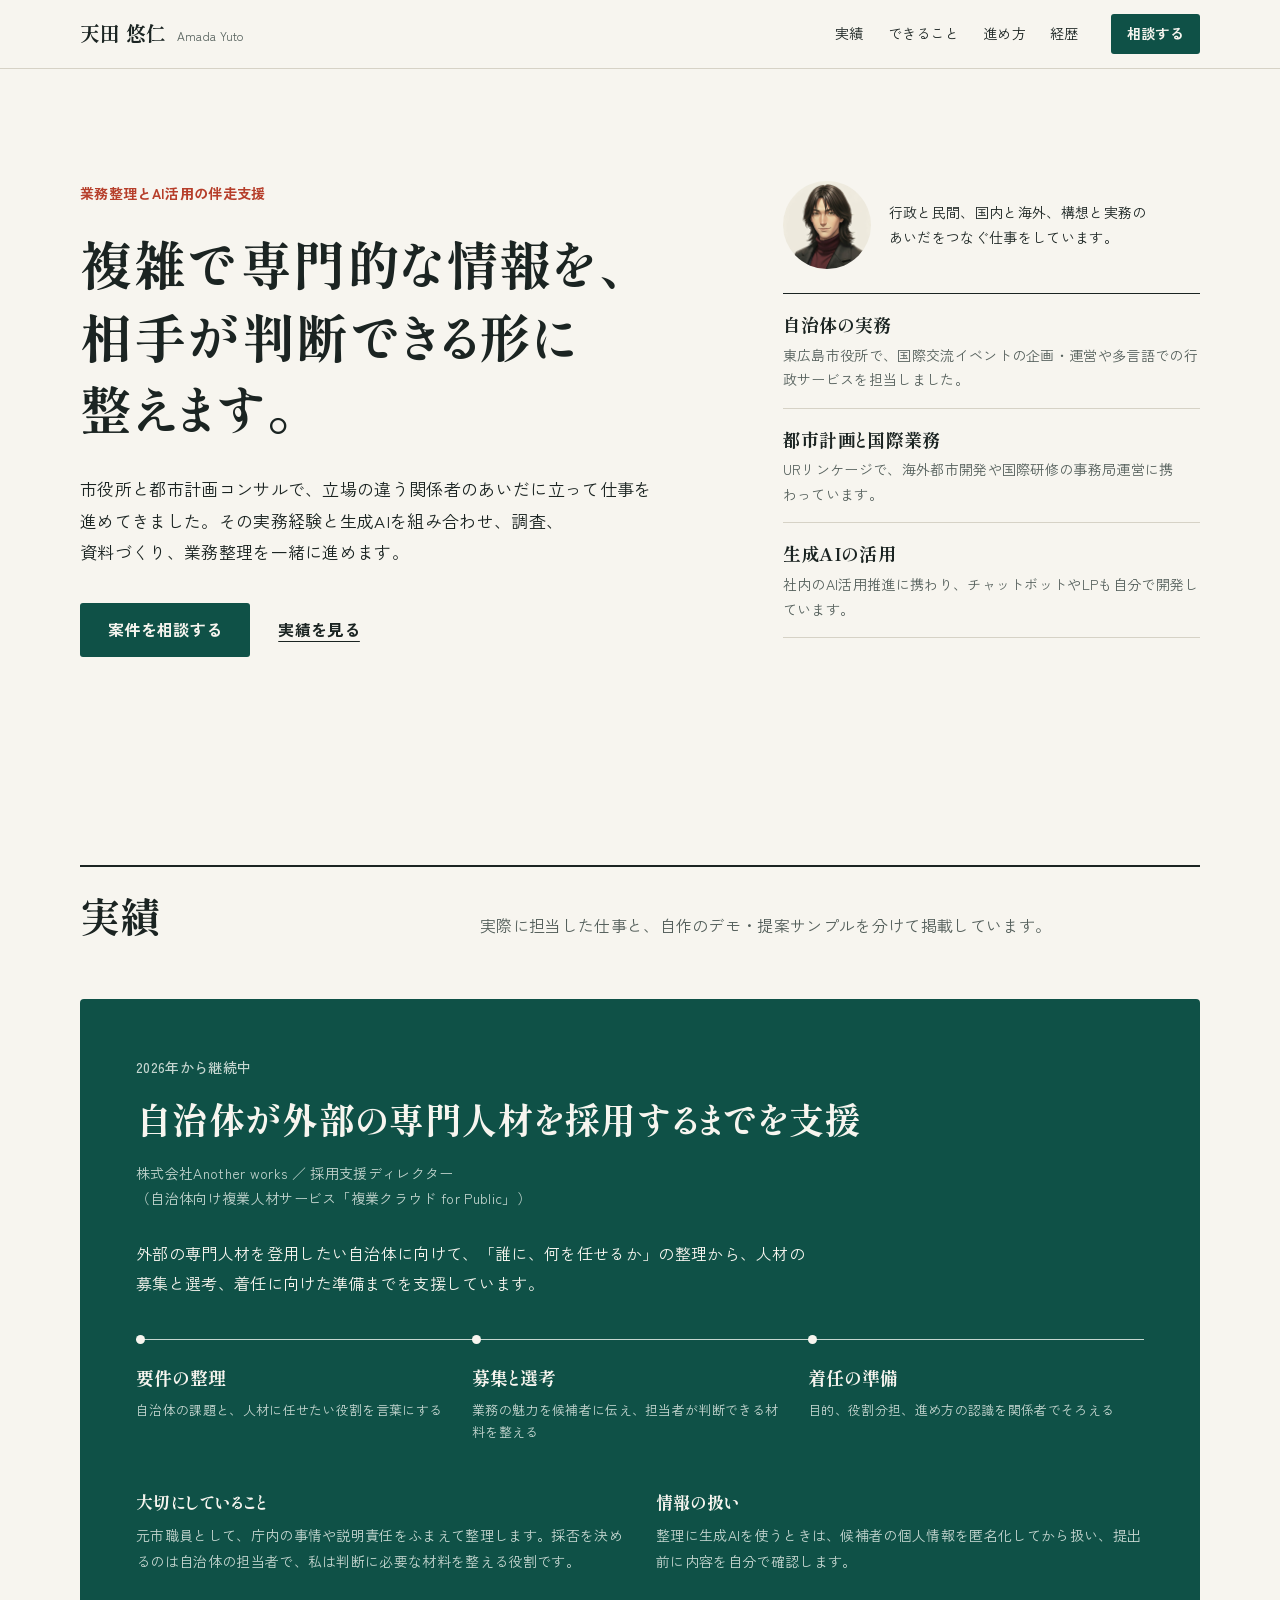
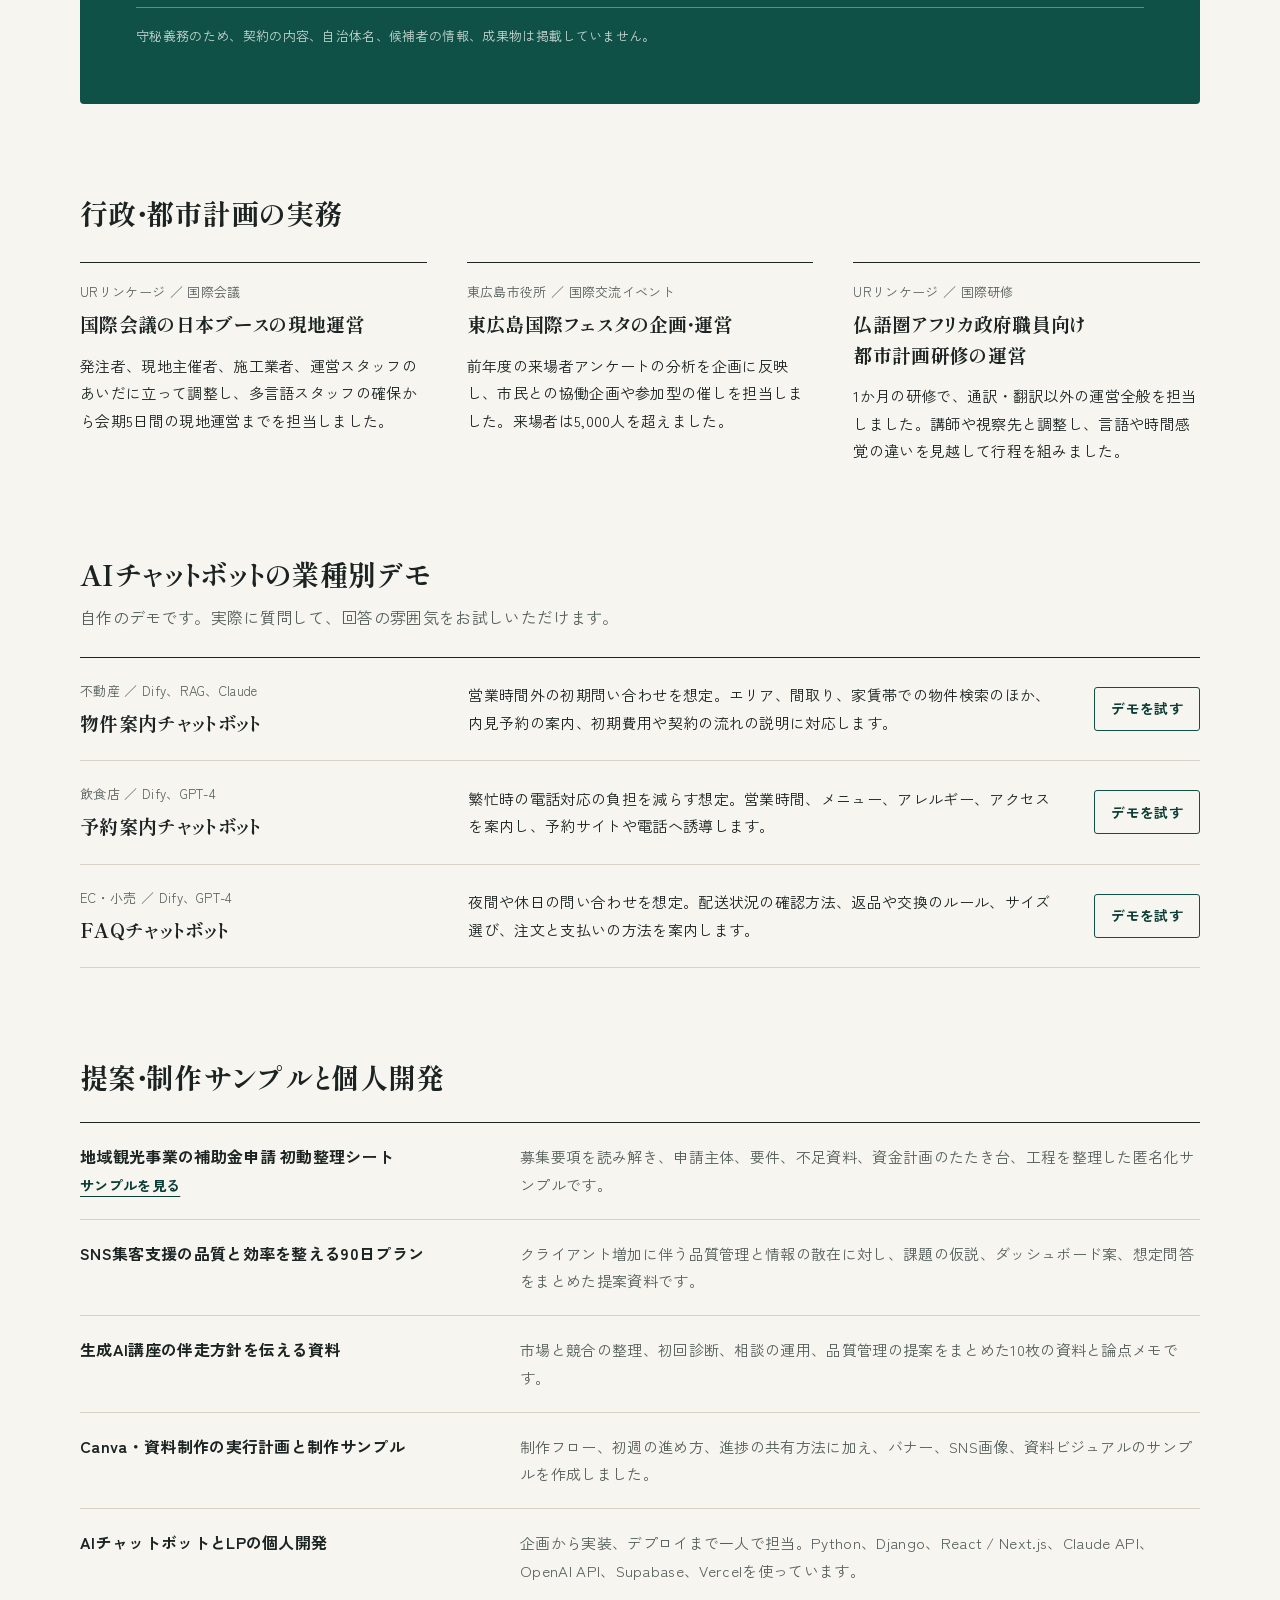
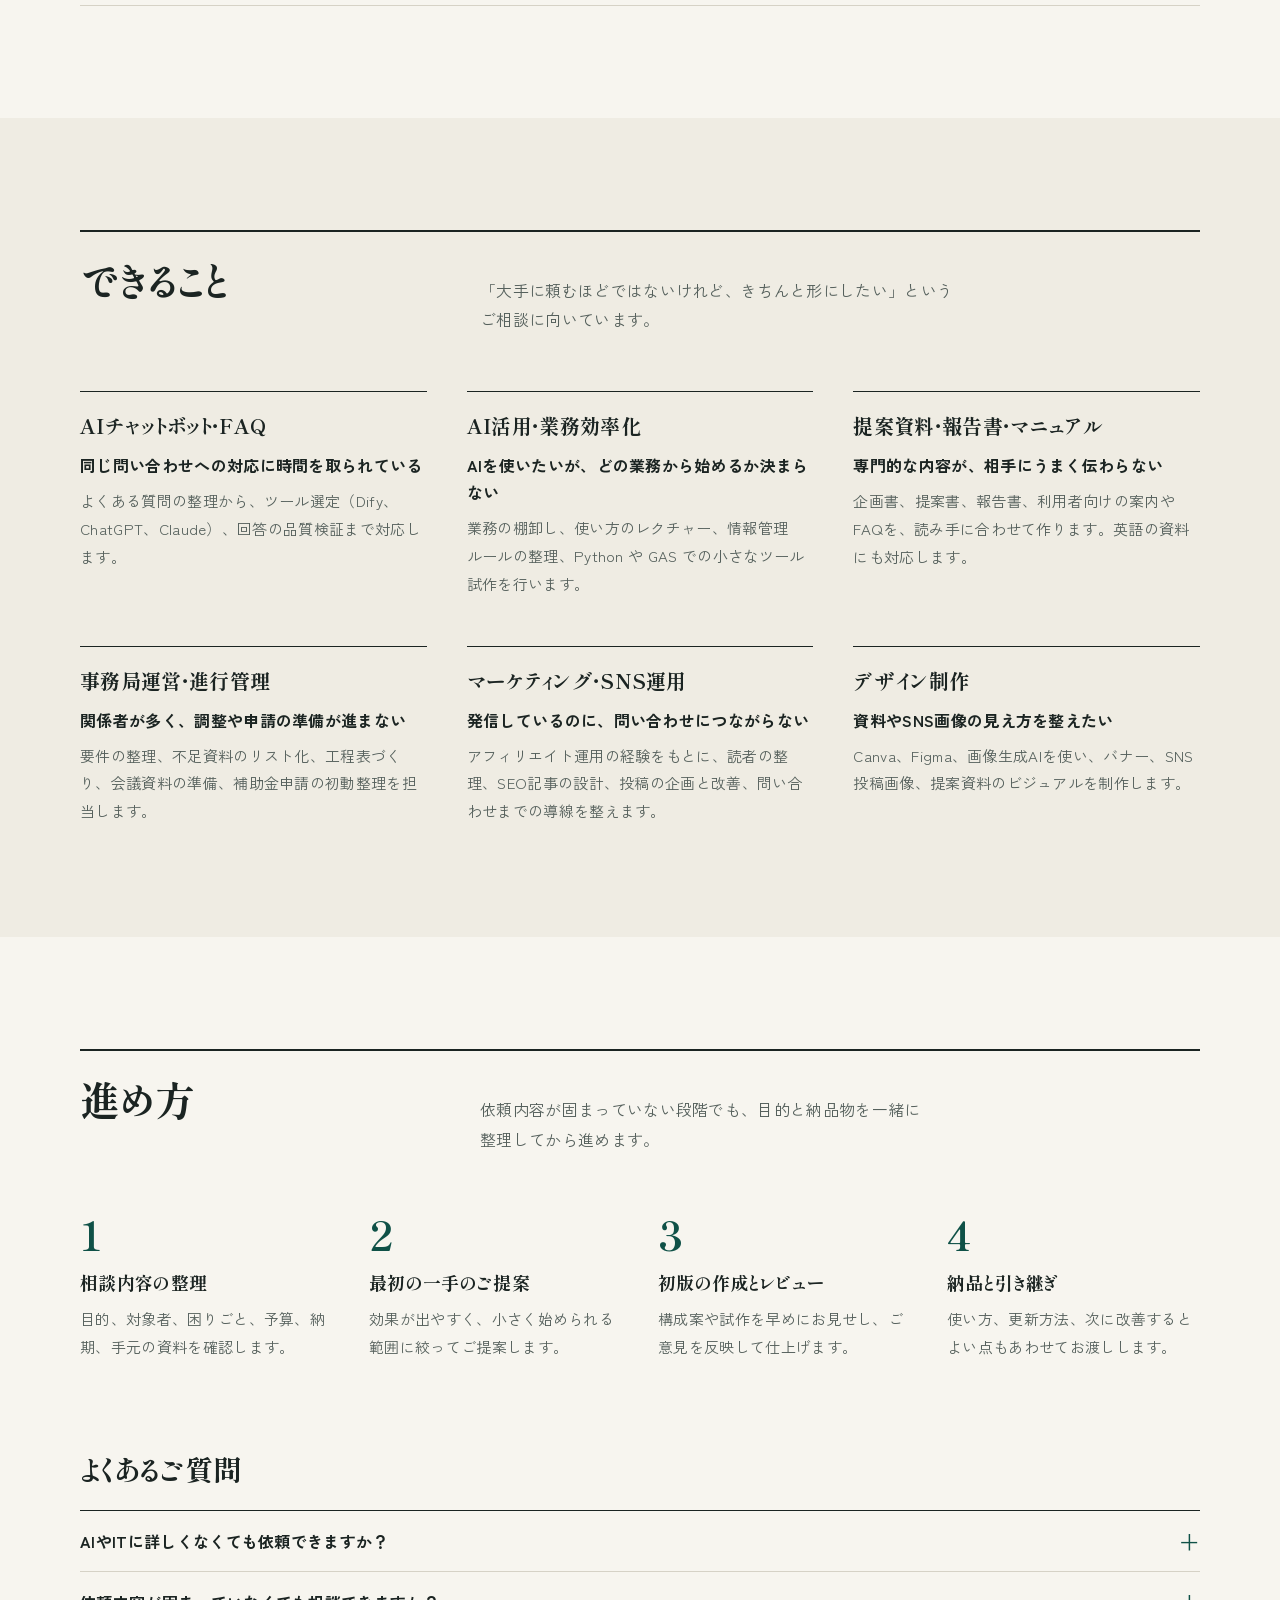
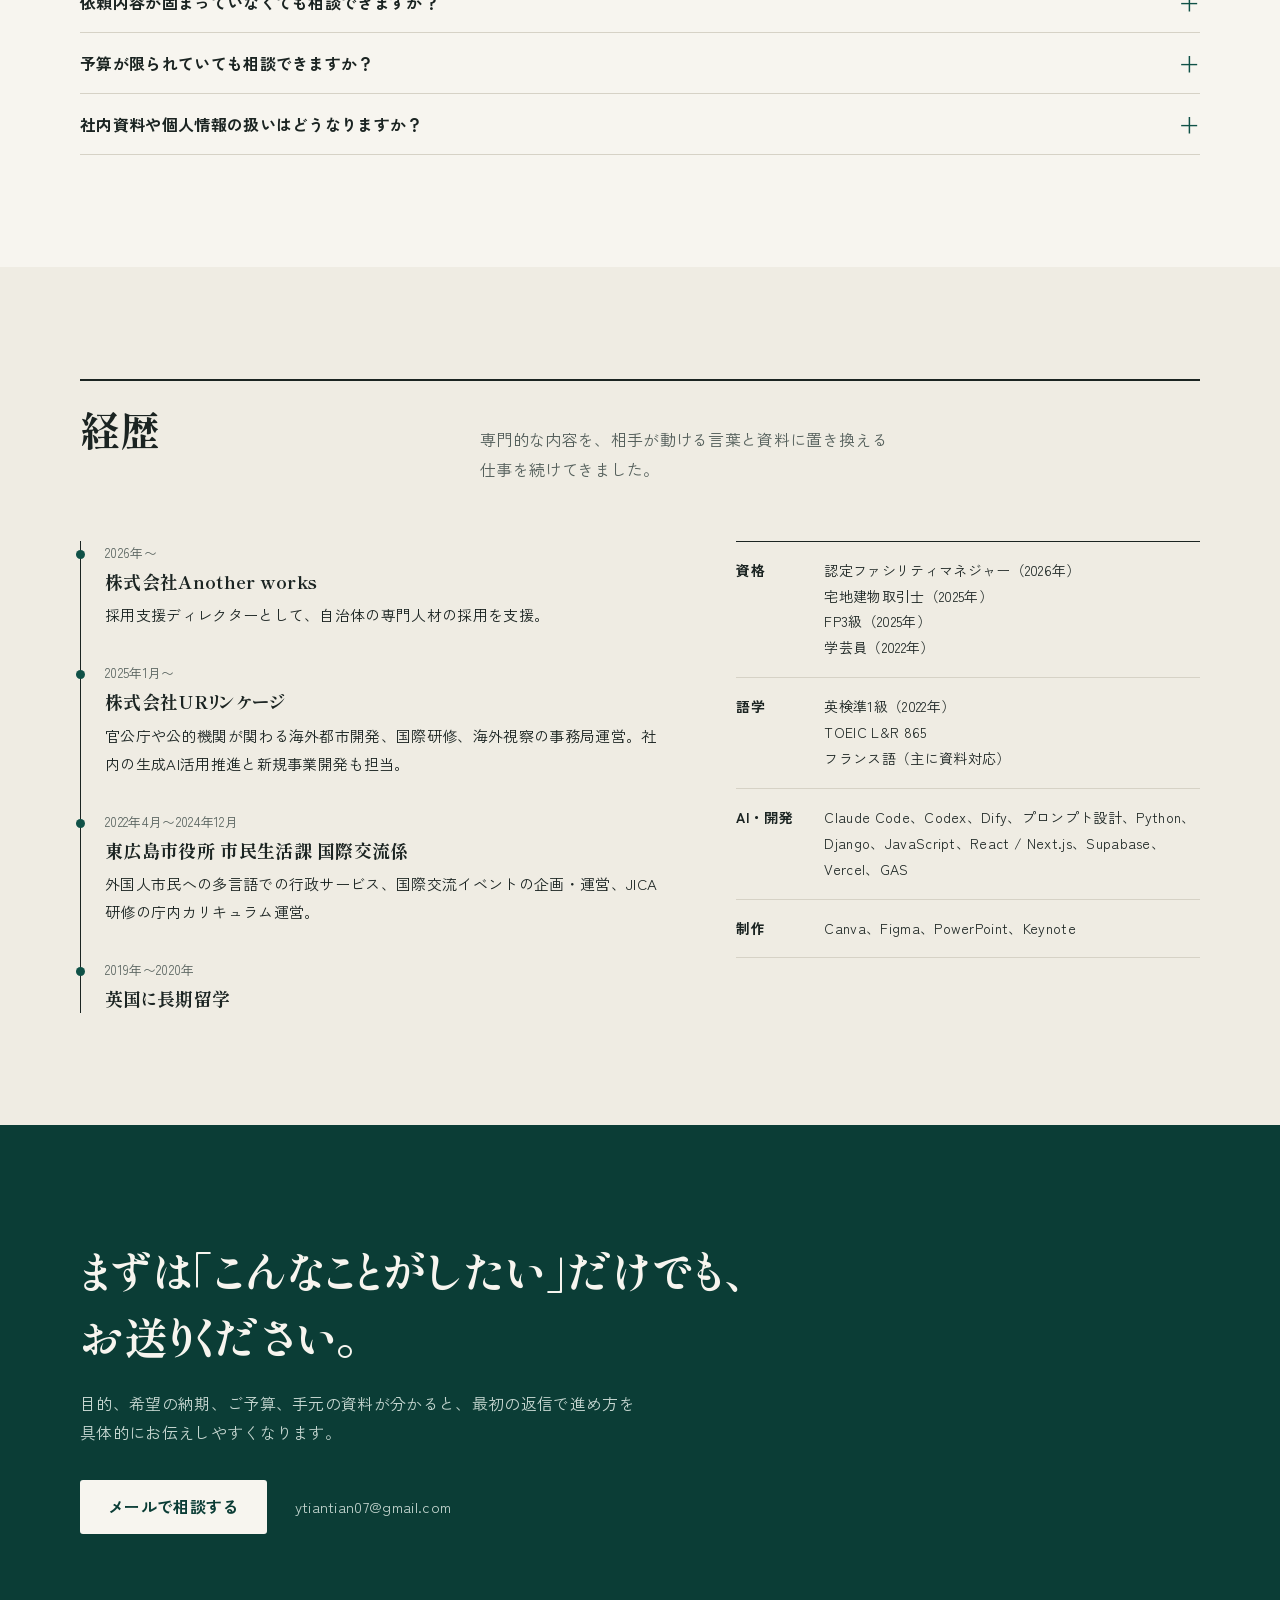
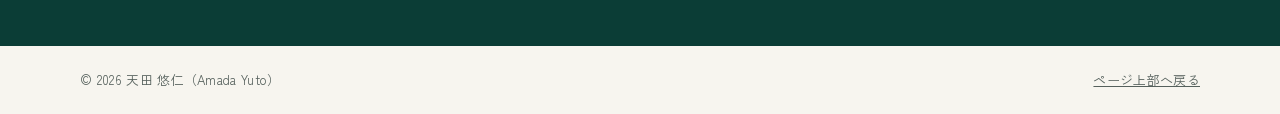
==== commit 9e4a296e: "Add curator qualification to site and resume Co-Authored-By: Claude Opus 5.5 <noreply@anthropic.com>" ====
--- a/index.html
+++ b/index.html
@@ -348,7 +348,7 @@
           <dl class="profile-table">
             <div>
               <dt>資格</dt>
-              <dd>認定ファシリティマネジャー（2026年）<br>宅地建物取引士（2025年）<br>FP3級（2025年）</dd>
+              <dd>認定ファシリティマネジャー（2026年）<br>宅地建物取引士（2025年）<br>FP3級（2025年）<br>学芸員（2022年）</dd>
             </div>
             <div>
               <dt>語学</dt>
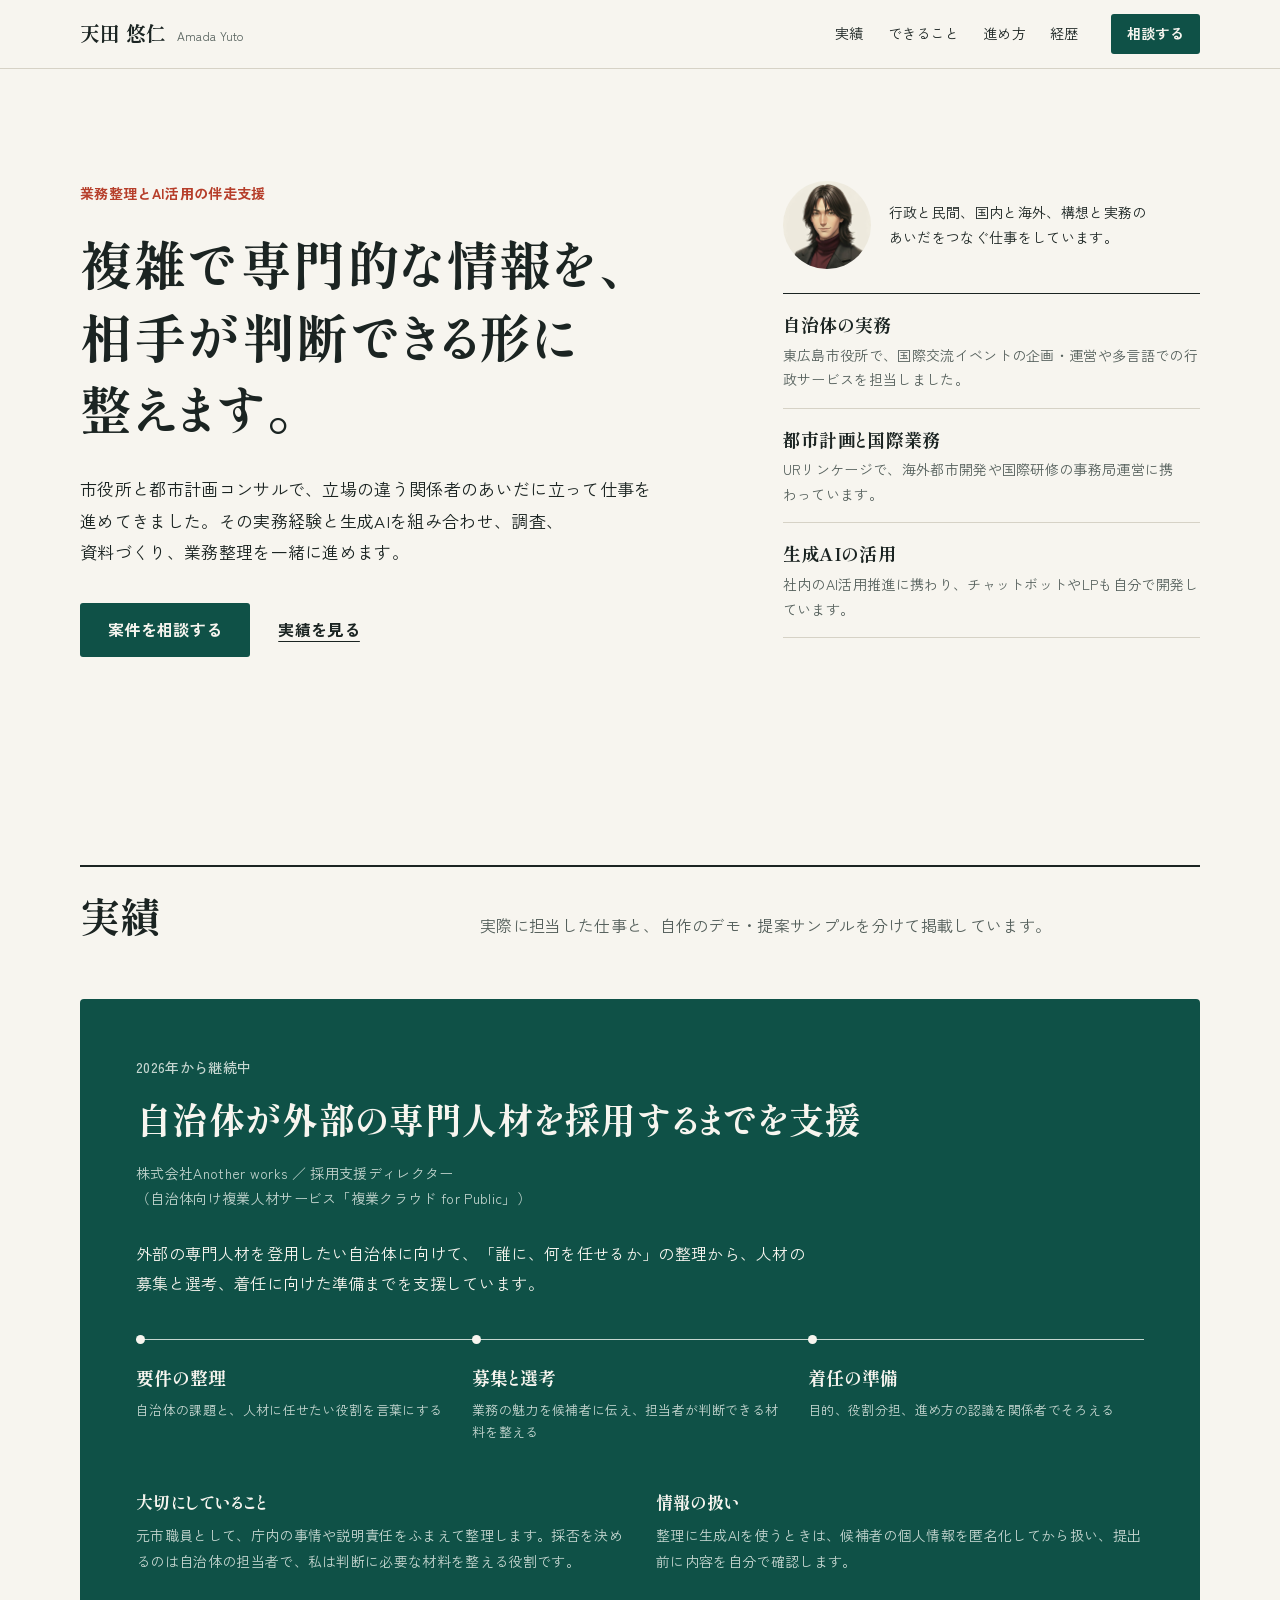
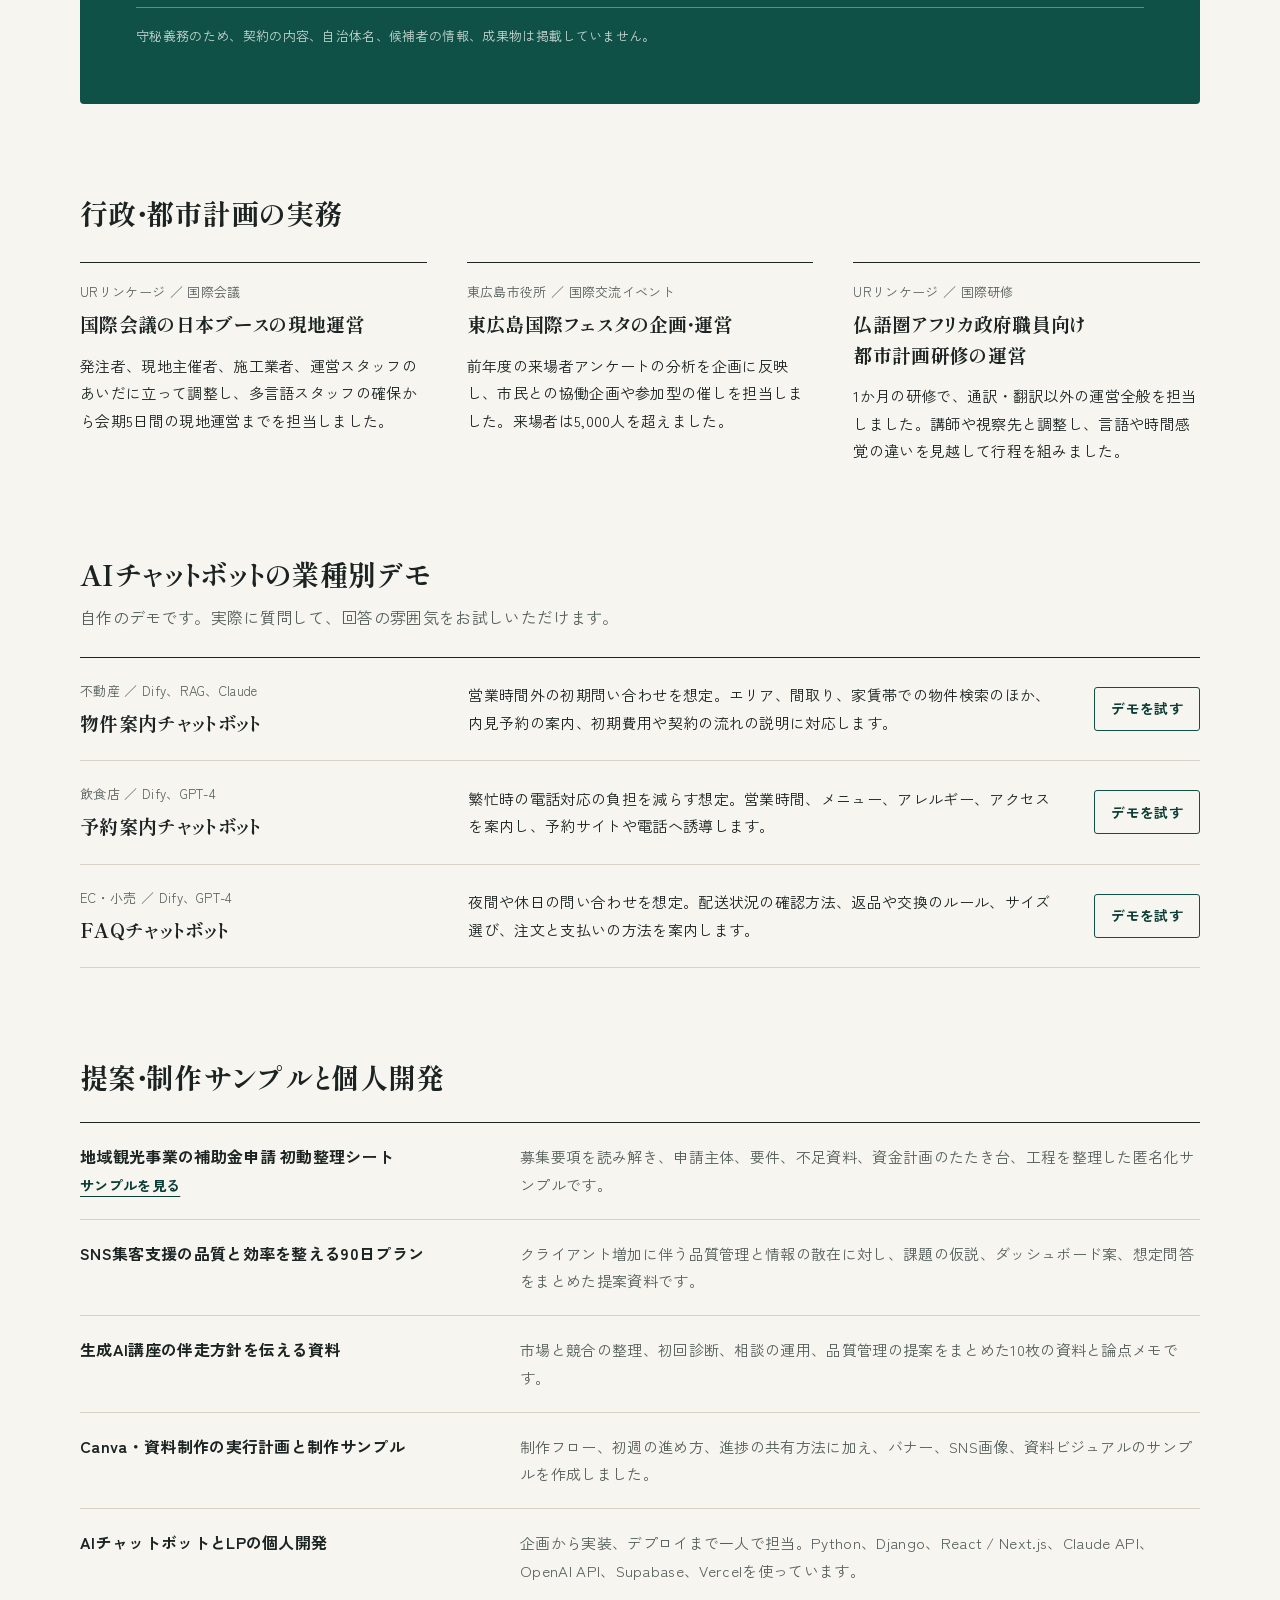
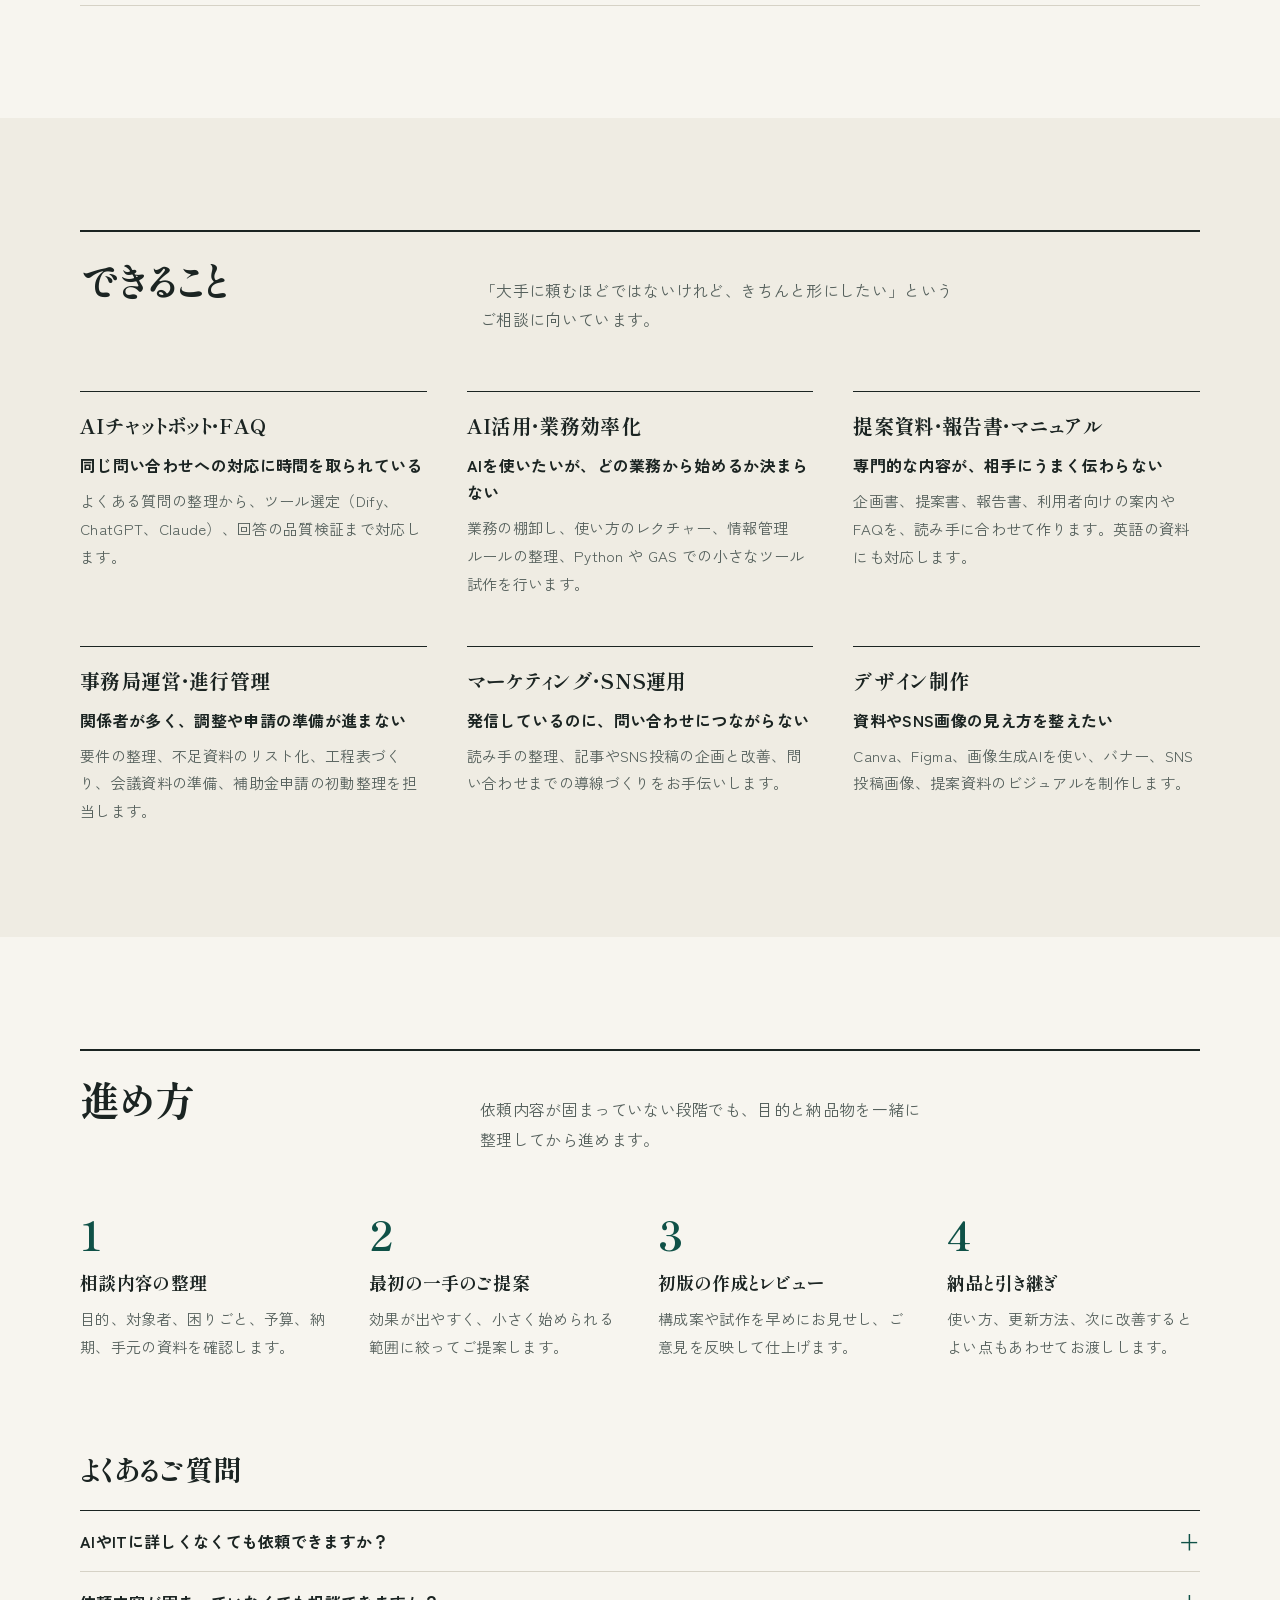
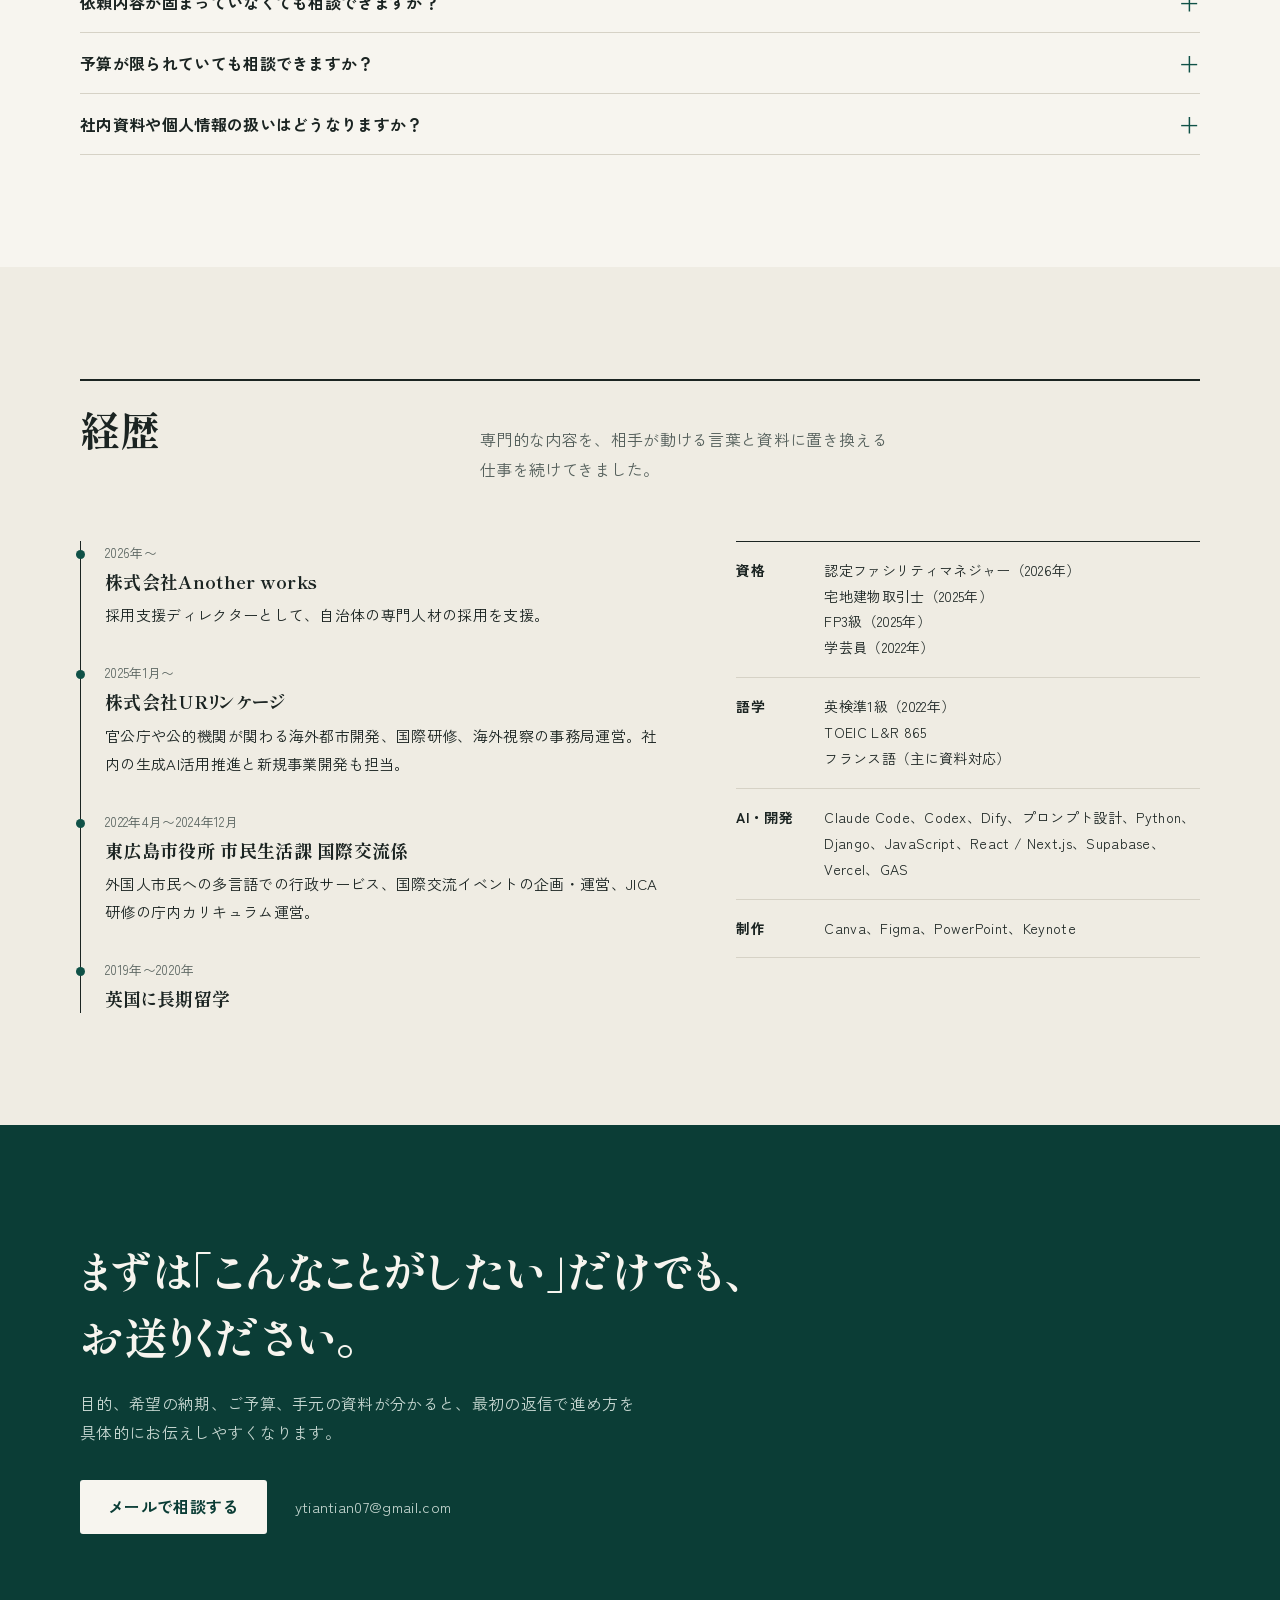
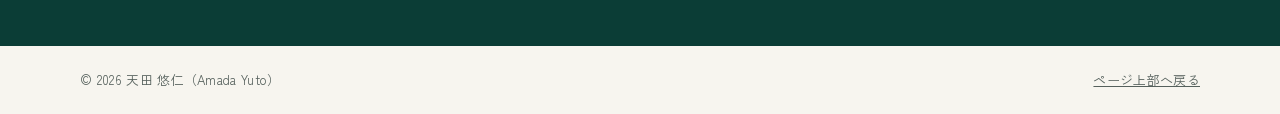
==== commit ed8d314c: "Remove inaccurate affiliate experience claim Co-Authored-By: Claude Fable 5.2 <noreply@anthropic.com" ====
--- a/index.html
+++ b/index.html
@@ -259,7 +259,7 @@
           <article>
             <h3>マーケティング・SNS運用</h3>
             <p class="service-need">発信しているのに、問い合わせにつながらない</p>
-            <p>アフィリエイト運用の経験をもとに、読者の整理、SEO記事の設計、投稿の企画と改善、問い合わせまでの導線を整えます。</p>
+            <p>読み手の整理、記事やSNS投稿の企画と改善、問い合わせまでの導線づくりをお手伝いします。</p>
           </article>
           <article>
             <h3>デザイン制作</h3>
